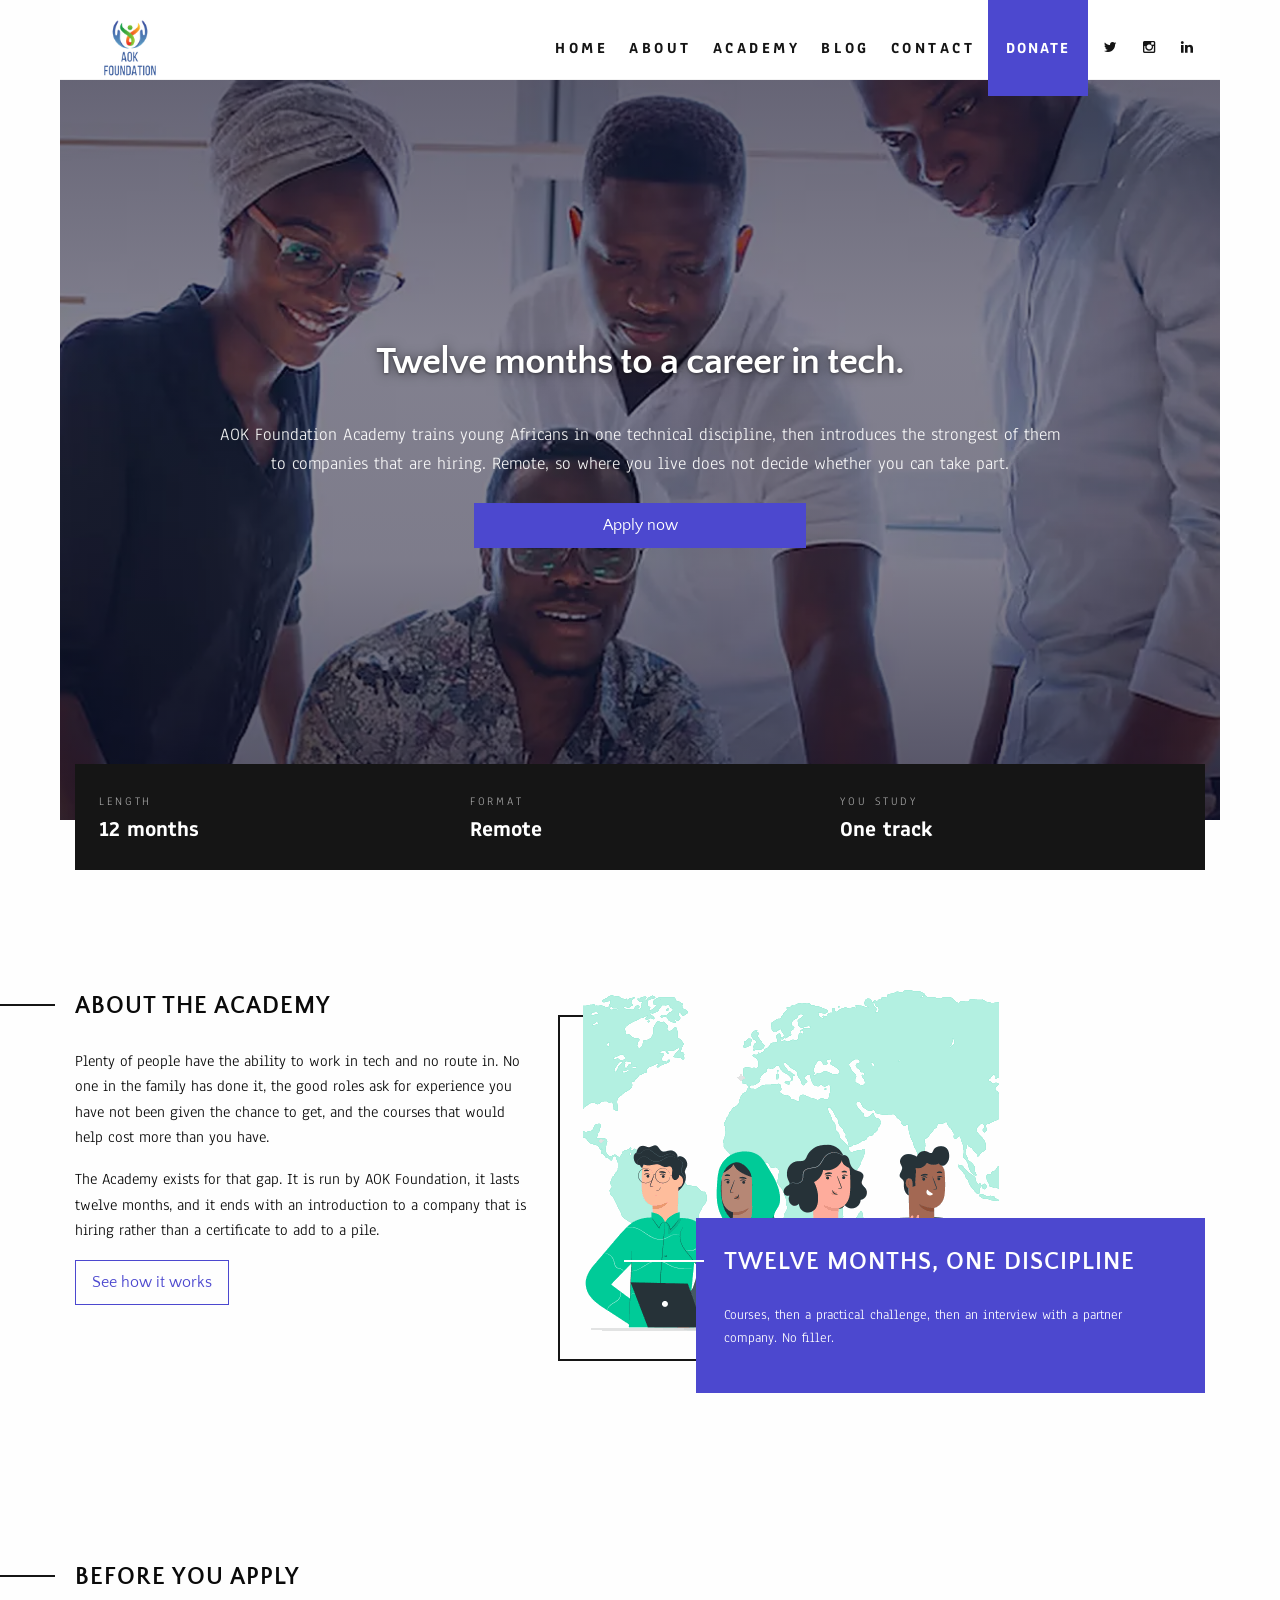
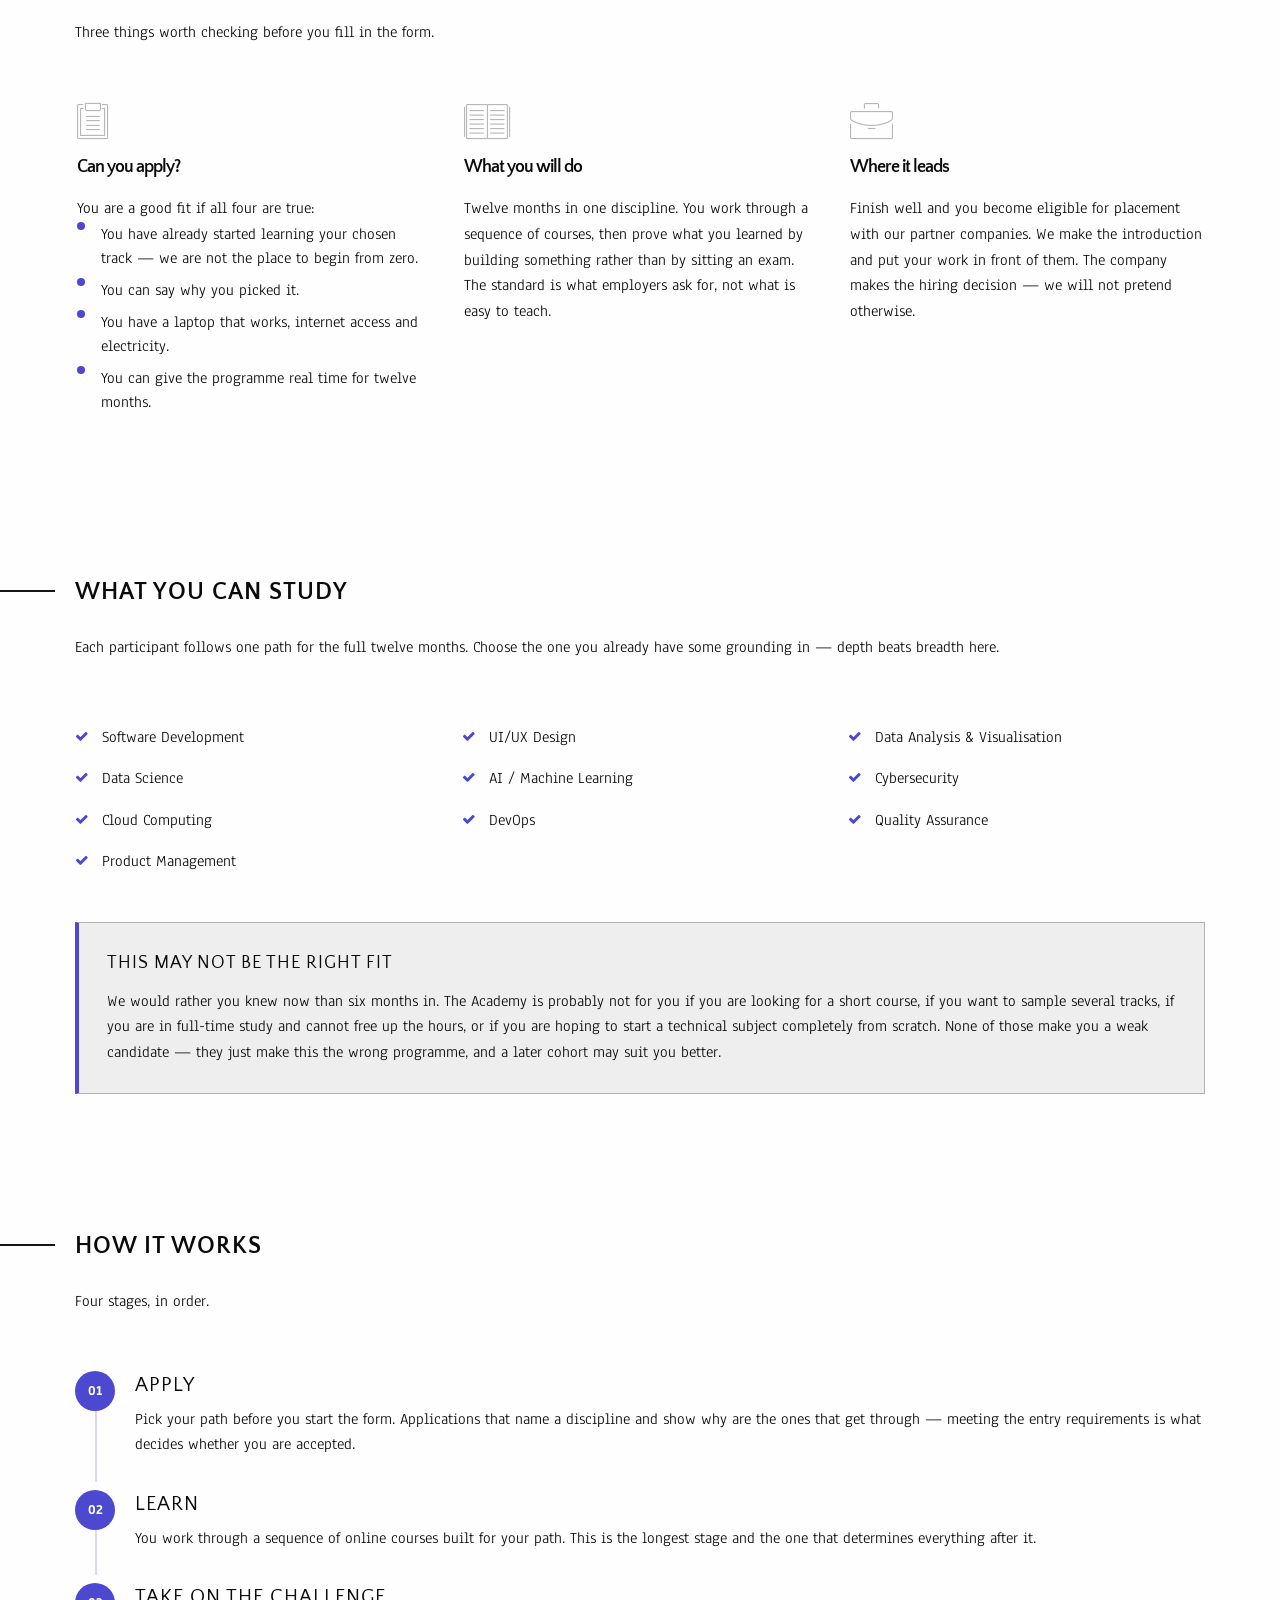
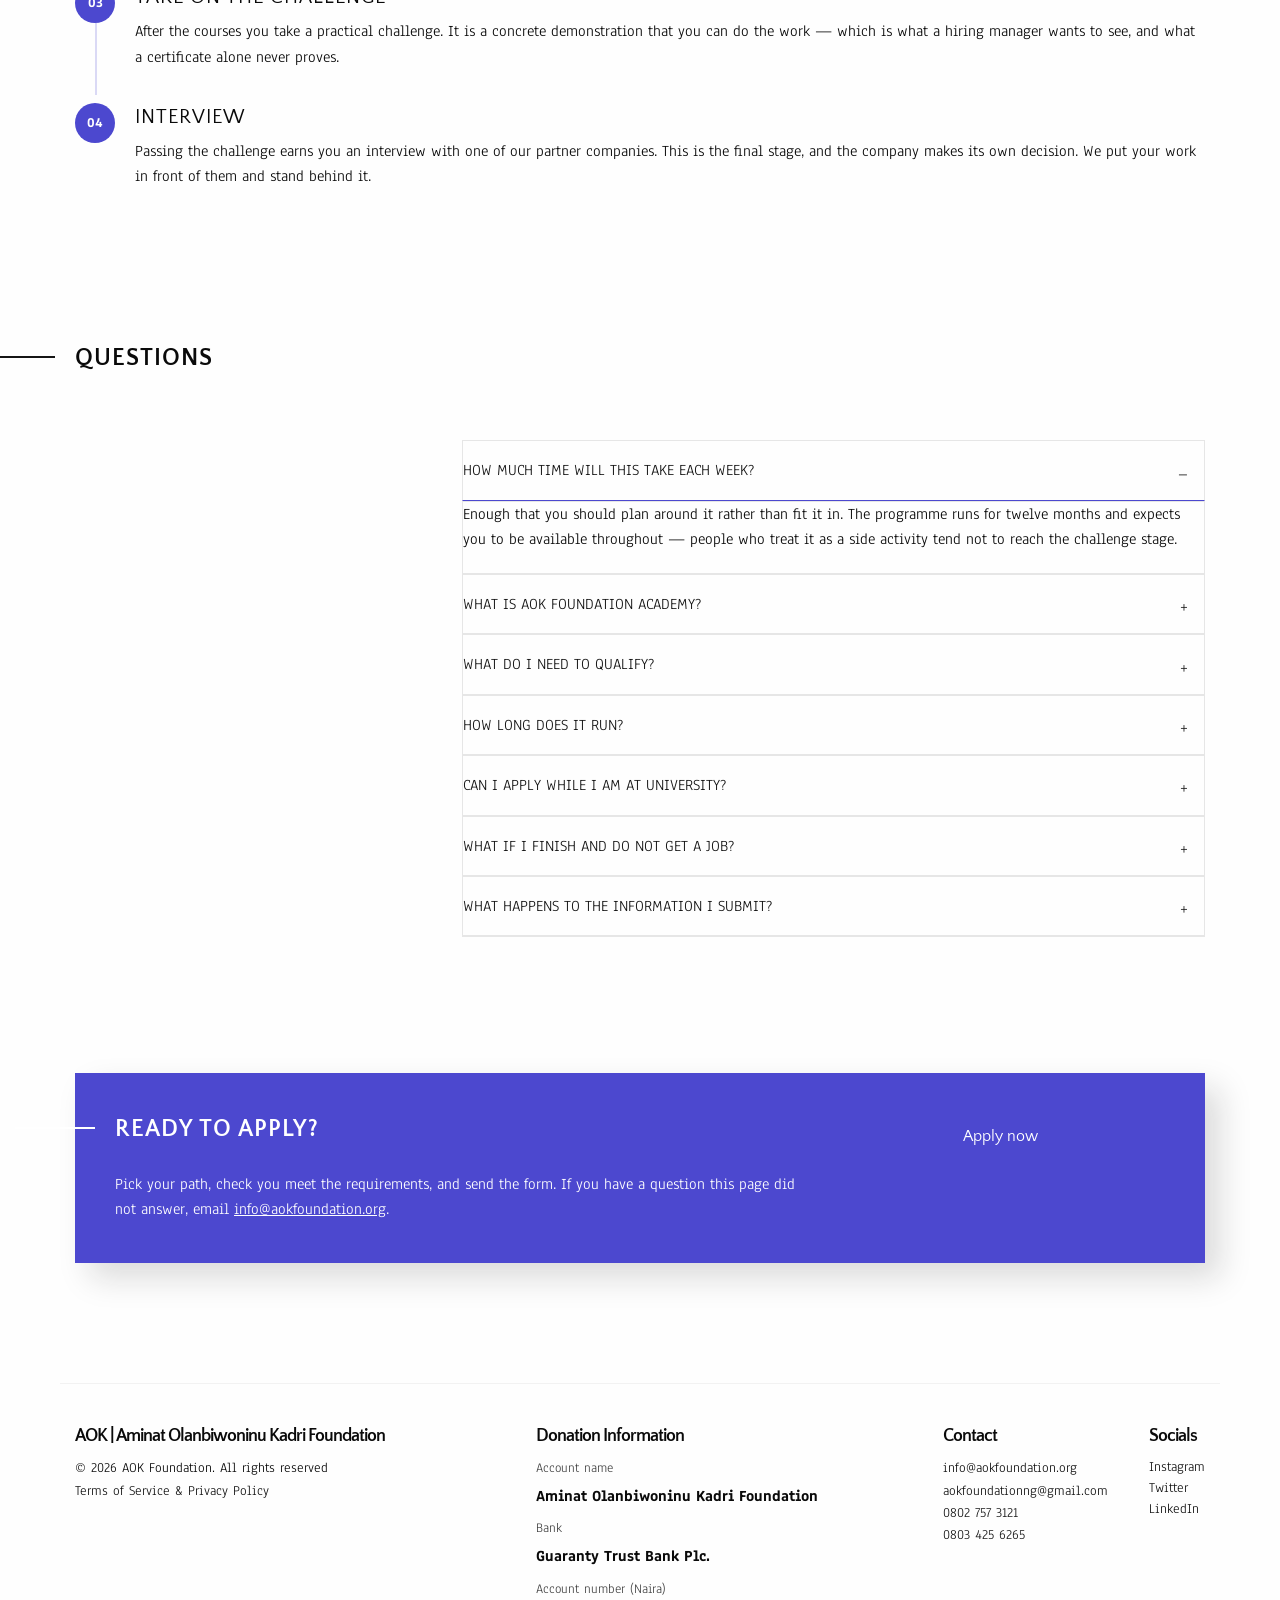
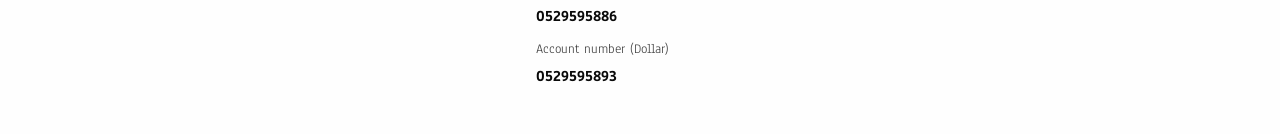
==== academy.html @ a3f097e5 "website update" ====
<!doctype html>
<html class="no-js" lang="en">
<head>
    <!-- Meta Tags -->
    <meta charset="utf-8" />
    <meta http-equiv="x-ua-compatible" content="ie=edge">
    <meta name="viewport" content="width=device-width, initial-scale=1.0" />
    <meta name="author" content="AOK Foundation" />
    	<!-- SEO -->
	<title>AOK Foundation Academy - 12-month tech training in Nigeria</title>
	<meta name="description" content="AOK Foundation Academy is a 12-month tech training programme for young Africans. Learn software development, data science, UI/UX design, cybersecurity, cloud and more, with job placement support on completion." />
	<link rel="canonical" href="https://aokfoundation.org/academy.html" />
	<meta property="og:locale" content="en_US" />
	<meta property="og:type" content="website" />
	<meta name="robots" content="index, follow" />
	<meta property="og:title" content="AOK Foundation Academy - 12-month tech training in Nigeria" />
	<meta property="og:description" content="AOK Foundation Academy is a 12-month tech training programme for young Africans. Learn software development, data science, UI/UX design, cybersecurity, cloud and more, with job placement support on completion." />
	<meta property="og:url" content="https://aokfoundation.org/academy.html" />
	<meta property="og:site_name" content="Aminat Olanbiwoninu Kadri Foundation" />
	<meta property="og:image" content="https://aokfoundation.org/img/og-academy.jpg" />
	<meta property="og:image:width" content="1200" />
	<meta property="og:image:height" content="630" />
	<meta property="og:image:alt" content="AOK Foundation Academy - tech training for young Africans" />
	<meta name="twitter:card" content="summary_large_image" />
	<meta name="twitter:title" content="AOK Foundation Academy - 12-month tech training" />
	<meta name="twitter:description" content="A 12-month tech training programme for young Africans, with job placement support on completion." />
	<meta name="twitter:image" content="https://aokfoundation.org/img/og-academy.jpg" />
	<meta name="theme-color" content="#4c48cf" />
	<meta name="facebook-domain-verification" content="ep26xy2shj7uytfgbjrzjhf5to5c9j" />
	<meta name="google-site-verification" content="3fq35qflUKQeyrTgY0okGDWvlMe5h_mwQXFQiSHIGnU" />
	<!-- SEO -->

    <!-- Favicons:: Replace with yours -->
    <link rel="icon" type="image/png" sizes="32x32" href="img/favicon-32x32.png">
    <link rel="apple-touch-icon" sizes="180x180" href="img/apple-touch-icon.png">

    <!-- Stylesheets and Fonts-->
    <link rel="preconnect" href="https://fonts.googleapis.com">
    <link rel="preconnect" href="https://fonts.gstatic.com" crossorigin>
    <link href="https://fonts.googleapis.com/css?family=Anaheim%7CQuattrocento+Sans:400,400italic,700&display=swap" rel="stylesheet">
    <link rel="preload" as="image" href="img/hero-img/academy-hero-1000.webp" type="image/webp" media="(max-width: 767px)">
    <link rel="stylesheet" href="css/foundation.min.css" />
    <link rel="stylesheet" href="css/app.min.css" />
    <link rel="stylesheet" href="css/icomoon.css" />
    <link rel="stylesheet" id="default" href="css/colors/colors.css" />
    <link rel="stylesheet" href="css/responsive.css" />
    <link rel="stylesheet" href="css/mobile-fixes.css" />

    <!-- Scripts -->
    <script src="js/vendor/jquery.min.js"></script>
  </head>

  <body class="pageBorder">
    <div class="fakeloader"></div>

    <a href="#main" class="show-on-focus" style="position:absolute;left:-9999px;top:0;z-index:100;background:#4c48cf;color:#fff;padding:12px 18px;" onfocus="this.style.left='0'" onblur="this.style.left='-9999px'">Skip to content</a>

    <header class="relPosition fixedHeader">
      <div class="menuBar" id="autoHide">
        <div class="row expanded">
          
          <div class="small-6 medium-3 columns">
            <div id="logo">
              <a href="/" class="sd-logo"><img src="img/logo-160.png" width="160" height="160" alt="AOK Foundation home"></a>
              <a href="/" class="hd-logo"><img src="img/logo-160.png" width="160" height="160" alt="AOK Foundation home"></a>
            </div>
          </div>

          <div class="small-6 medium-9 columns noPadding">
            <div id="menuIcon">
              <span></span>
              <span></span>
              <span></span>
            </div>

            <div class="menuInline classic" id="primaryNav">
              <ul>
                <li class="navLink"><a href="index.html">Home</a></li>
                <li class="navLink"><a href="index.html#about">About</a></li>
                <li class="navLink"><a href="academy.html" aria-current="page">Academy</a></li>
                <li class="navLink"><a href="index.html#blog-section">Blog</a></li>
                <li class="navLink"><a href="index.html#contact">Contact</a></li>
                <li class="navLink navDonate"><a target="_blank" rel="noopener" href="https://paystack.com/pay/aokfoundation">Donate</a></li>
                <li class="navLink">
                  <a target="_blank" rel="noopener" class="navIcon" href="https://twitter.com/foundation_aok?lang=en" aria-label="AOK Foundation on X (Twitter)"><span class="icon-twitter" aria-hidden="true"></span></a>
                  <a target="_blank" rel="noopener" class="navIcon" href="https://www.instagram.com/foundation_aok/?hl=en" aria-label="AOK Foundation on Instagram"><span class="icon-instagram" aria-hidden="true"></span></a>
                  <a target="_blank" rel="noopener" class="navIcon" href="https://linkedin.com/company/aok-foundation" aria-label="AOK Foundation on LinkedIn"><span class="icon-linkedin" aria-hidden="true"></span></a>
                </li>
              </ul>
            </div>
          </div>

        </div>
      </div>
    </header>

    <main class="mainWrapper" id="main">

      <!-- Hero -->
      <div class="heroWrapper relPosition" id="home">
        <div class="hero academyHero">
          <div class="horizontalCenter">
            <div class="row">
              <div class="small-11 medium-9 small-centered columns">
                <h1 class="text-center" style="color: white">Twelve months to a career in tech.</h1>
                <p class="text-center" style="color: rgba(255,255,255,0.92); font-size: 1.125rem;">
                  AOK Foundation Academy trains young Africans in one technical discipline, then introduces the strongest of them to companies that are hiring. Remote, so where you live does not decide whether you can take part.
                </p>
                <div class="row">
                  <div class="small-10 medium-6 large-5 small-centered columns">
                    <a target="_blank" rel="noopener" href="https://forms.gle/b79waPWM3rib3MvA7" class="button secondary expanded">Apply now</a>
                  </div>
                </div>
              </div>
            </div>
          </div>
        </div>
      </div>

      <!-- Key facts -->
      <section id="key-facts">
        <div class="row">
          <div class="small-12 columns">
            <div class="bgBlack academyFacts">
              <div class="row small-up-1 medium-up-3">
                <div class="column">
                  <span class="factLabel">Length</span>
                  <span class="factValue">12 months</span>
                </div>
                <div class="column">
                  <span class="factLabel">Format</span>
                  <span class="factValue">Remote</span>
                </div>
                <div class="column">
                  <span class="factLabel">You study</span>
                  <span class="factValue">One track</span>
                </div>

                <!-- ==========================================================
                     NOTE FOR AOK: these two are the facts applicants look for
                     first and the site has never carried either. Fill in the
                     values and delete the comment markers to publish them.
                     Change the row above to medium-up-3 / large-up-5 when you do.

                <div class="column">
                  <span class="factLabel">Fee</span>
                  <span class="factValue">[ FREE? / AMOUNT ]</span>
                </div>
                <div class="column">
                  <span class="factLabel">Next cohort</span>
                  <span class="factValue">[ MONTH YEAR ]</span>
                </div>
                     ========================================================== -->
              </div>
            </div>
          </div>
        </div>
      </section>

      <!-- Intro -->
      <div id="about-academy">
        <div class="row marginTop">
          <div class="small-12 medium-12 large-5 columns">
            <h2 class="title">About the Academy</h2>
            <p>Plenty of people have the ability to work in tech and no route in. No one in the family has done it, the good roles ask for experience you have not been given the chance to get, and the courses that would help cost more than you have.</p>
            <p>The Academy exists for that gap. It is run by AOK Foundation, it lasts twelve months, and it ends with an introduction to a company that is hiring rather than a certificate to add to a pile.</p>
            <p><a class="button hollow secondary" href="#how-it-works">See how it works</a></p>
          </div>

          <div class="small-12 medium-12 large-7 columns">
            <div class="floatContainer">
              <div class="row">
                <div class="small-12 medium-12 large-10 columns">
                  <div class="imgBorder">
                    <img src="img/academy-skills.png" width="416" height="346" loading="lazy" decoding="async"
                         alt="Illustration of the technical disciplines taught at AOK Foundation Academy">
                  </div>
                </div>

                <div class="small-12 medium-12 large-10 columns floatingBoxRight">
                  <div class="bgColor parallaxElem">
                    <h3 class="title">Twelve months, one discipline</h3>
                    <p class="smallText">Courses, then a practical challenge, then an interview with a partner company. No filler.</p>
                  </div>
                </div>
              </div>
            </div>
          </div>
        </div>
      </div>

      <!-- Before you apply -->
      <section id="before-you-apply">
        <div class="row marginTop">
          <div class="small-12 columns">
            <h2 class="title">Before you apply</h2>
            <p>Three things worth checking before you fill in the form.</p>

            <div class="row featureBoxes-1 paddingTop small-up-1 medium-up-3">
            <div class="column">
              <span class="icon-clipboard2" aria-hidden="true"></span>
              <h3 class="featureBoxTitle">Can you apply?</h3>
              <p>You are a good fit if all four are true:</p>
              <ul class="checkList">
                <li>You have already started learning your chosen track &mdash; we are not the place to begin from zero.</li>
                <li>You can say why you picked it.</li>
                <li>You have a laptop that works, internet access and electricity.</li>
                <li>You can give the programme real time for twelve months.</li>
              </ul>
            </div>

            <div class="column">
              <span class="icon-book-open" aria-hidden="true"></span>
              <h3 class="featureBoxTitle">What you will do</h3>
              <p>Twelve months in one discipline. You work through a sequence of courses, then prove what you learned by building something rather than by sitting an exam. The standard is what employers ask for, not what is easy to teach.</p>
            </div>

            <div class="column">
              <span class="icon-briefcase3" aria-hidden="true"></span>
              <h3 class="featureBoxTitle">Where it leads</h3>
              <p>Finish well and you become eligible for placement with our partner companies. We make the introduction and put your work in front of them. The company makes the hiring decision &mdash; we will not pretend otherwise.</p>
            </div>
            </div>
          </div>
        </div>
      </section>

      <!-- Skills -->
      <section id="skills">
        <div class="row marginTop">
          <div class="small-12 columns">
            <h2 class="title">What you can study</h2>
            <p>Each participant follows one path for the full twelve months. Choose the one you already have some grounding in &mdash; depth beats breadth here.</p>

            <div class="row paddingTop small-up-2 medium-up-3 academySkills">
            <div class="column"><span class="icon-check" aria-hidden="true"></span> Software Development</div>
            <div class="column"><span class="icon-check" aria-hidden="true"></span> UI/UX Design</div>
            <div class="column"><span class="icon-check" aria-hidden="true"></span> Data Analysis &amp; Visualisation</div>
            <div class="column"><span class="icon-check" aria-hidden="true"></span> Data Science</div>
            <div class="column"><span class="icon-check" aria-hidden="true"></span> AI / Machine Learning</div>
            <div class="column"><span class="icon-check" aria-hidden="true"></span> Cybersecurity</div>
            <div class="column"><span class="icon-check" aria-hidden="true"></span> Cloud Computing</div>
            <div class="column"><span class="icon-check" aria-hidden="true"></span> DevOps</div>
            <div class="column"><span class="icon-check" aria-hidden="true"></span> Quality Assurance</div>
            <div class="column"><span class="icon-check" aria-hidden="true"></span> Product Management</div>
            </div>
          </div>
          <!-- NOTE FOR AOK: confirm all ten paths run every cohort. If only some
               do, remove the rest rather than list tracks you cannot deliver. -->

          <div class="small-12 columns paddingTop">
            <div class="callout secondary academyHonesty">
              <h3>This may not be the right fit</h3>
              <p>We would rather you knew now than six months in. The Academy is probably not for you if you are looking for a short course, if you want to sample several tracks, if you are in full-time study and cannot free up the hours, or if you are hoping to start a technical subject completely from scratch. None of those make you a weak candidate &mdash; they just make this the wrong programme, and a later cohort may suit you better.</p>
            </div>
          </div>
        </div>
      </section>

      <!-- How it works -->
      <section id="how-it-works">
        <div class="row marginTop">
          <div class="small-12 columns">
            <h2 class="title">How it works</h2>
            <p>Four stages, in order.</p>
          </div>

          <div class="small-12 columns paddingTop">
            <ol class="academySteps">
              <li>
                <h3>Apply</h3>
                <p>Pick your path before you start the form. Applications that name a discipline and show why are the ones that get through &mdash; meeting the entry requirements is what decides whether you are accepted.</p>
              </li>
              <li>
                <h3>Learn</h3>
                <p>You work through a sequence of online courses built for your path. This is the longest stage and the one that determines everything after it.</p>
              </li>
              <li>
                <h3>Take on the challenge</h3>
                <p>After the courses you take a practical challenge. It is a concrete demonstration that you can do the work &mdash; which is what a hiring manager wants to see, and what a certificate alone never proves.</p>
              </li>
              <li>
                <h3>Interview</h3>
                <p>Passing the challenge earns you an interview with one of our partner companies. This is the final stage, and the company makes its own decision. We put your work in front of them and stand behind it.</p>
              </li>
            </ol>
          </div>
        </div>
      </section>

      <!-- FAQ -->
      <section id="faq">
        <div class="row marginTop">
          <div class="small-12 columns">
            <h2 class="title">Questions</h2>
          </div>

          <div class="small-12 medium-10 large-8 columns paddingTop">
            <ul class="accordion" data-accordion data-allow-all-closed="true">

              <li class="accordion-item is-active" data-accordion-item>
                <a href="#" class="accordion-title">How much time will this take each week?</a>
                <div class="accordion-content" data-tab-content>
                  <p>Enough that you should plan around it rather than fit it in. The programme runs for twelve months and expects you to be available throughout &mdash; people who treat it as a side activity tend not to reach the challenge stage.</p>
                  <!-- NOTE FOR AOK: replace the sentence above with the actual
                       weekly hours as soon as you can. "Roughly 15 hours a week"
                       is far more useful to an applicant than "be available",
                       and vagueness here loses good candidates who are trying to
                       work out whether they can commit. -->
                </div>
              </li>

              <li class="accordion-item" data-accordion-item>
                <a href="#" class="accordion-title">What is AOK Foundation Academy?</a>
                <div class="accordion-content" data-tab-content>
                  <p>A twelve-month training programme run by AOK Foundation. We train young people in one technical discipline and connect the strongest of them to companies that are hiring. The aim is a job, not a certificate.</p>
                </div>
              </li>

              <li class="accordion-item" data-accordion-item>
                <a href="#" class="accordion-title">What do I need to qualify?</a>
                <div class="accordion-content" data-tab-content>
                  <p>A working foundation in the track you are applying for, and the tools to learn remotely: a dependable laptop, internet access and electricity. You do not need a degree, and you do not need to have worked in tech before.</p>
                </div>
              </li>

              <li class="accordion-item" data-accordion-item>
                <a href="#" class="accordion-title">How long does it run?</a>
                <div class="accordion-content" data-tab-content>
                  <p>Twelve months.</p>
                </div>
              </li>

              <!-- ============================================================
                   NOTE FOR AOK: this is the question every applicant asks
                   first, and the site has never answered it. Fill in the
                   answer and delete these comment markers to publish it.
                   If the programme is free, say so in the hero as well.

              <li class="accordion-item" data-accordion-item>
                <a href="#" class="accordion-title">Is there a fee?</a>
                <div class="accordion-content" data-tab-content>
                  <p>[ YOUR ANSWER HERE ]</p>
                </div>
              </li>

              <li class="accordion-item" data-accordion-item>
                <a href="#" class="accordion-title">When does the next cohort start?</a>
                <div class="accordion-content" data-tab-content>
                  <p>[ COHORT DATES AND APPLICATION DEADLINE ]</p>
                </div>
              </li>
                   ============================================================ -->

              <li class="accordion-item" data-accordion-item>
                <a href="#" class="accordion-title">Can I apply while I am at university?</a>
                <div class="accordion-content" data-tab-content>
                  <p>You can apply, but be honest with yourself about the hours. The programme expects you to be available throughout, and that is hard to combine with full-time study. A later cohort will serve you better than a place you cannot use.</p>
                </div>
              </li>

              <li class="accordion-item" data-accordion-item>
                <a href="#" class="accordion-title">What if I finish and do not get a job?</a>
                <div class="accordion-content" data-tab-content>
                  <p>Your profile stays with us and we keep putting it in front of partner companies as roles come up. We cannot promise a job &mdash; the hiring decision is always the company's &mdash; but finishing the programme does not end our involvement, and you keep everything you built along the way.</p>
                </div>
              </li>

              <li class="accordion-item" data-accordion-item>
                <a href="#" class="accordion-title">What happens to the information I submit?</a>
                <div class="accordion-content" data-tab-content>
                  <p>We keep your application and your work so we can refer you to partner companies. We share it with a company only in connection with a role, and you can ask us to remove your details at any time by emailing <a href="mailto:info@aokfoundation.org">info@aokfoundation.org</a>.</p>
                  <!-- NOTE FOR AOK: publish a privacy policy and link it here.
                       You collect personal data via the Google Form and share it
                       with third parties, which needs a notice and a lawful
                       basis under the Nigeria Data Protection Act 2023. -->
                </div>
              </li>

            </ul>
          </div>
        </div>
      </section>

      <!-- Apply CTA -->
      <section id="apply">
        <div class="row marginTop marginBottom">
          <div class="small-12 columns">
            <div class="bgColor boxShadow academyCta">
              <div class="row">
                <div class="small-12 medium-8 columns">
                  <h2 class="title">Ready to apply?</h2>
                  <p>Pick your path, check you meet the requirements, and send the form. If you have a question this page did not answer, email <a href="mailto:info@aokfoundation.org">info@aokfoundation.org</a>.</p>
                </div>
                <div class="small-12 medium-4 columns academyCtaBtn">
                  <a target="_blank" rel="noopener" href="https://forms.gle/b79waPWM3rib3MvA7" class="button secondary expanded">Apply now</a>
                </div>
              </div>
            </div>
          </div>
        </div>
      </section>

      <footer>
        <div class="row footerWrapper">

          <div class="small-12 medium-7 large-8 columns">
            <div class="row">
              <div class="small-6 columns">
                <div id="footerCopy">
                  <h2 class="h6">AOK | Aminat Olanbiwoninu Kadri Foundation</h2>
                  <p>&copy; <span id="year">2026</span> AOK Foundation. All rights reserved</p>
                  <p><a href="terms-policy.html">Terms of Service &amp; Privacy Policy</a></p>
                </div>
              </div>
              
              <div class="small-6 columns">
                <div id="footerInfo">
                  <h2 class="h6">Donation Information</h2>
                  <dl class="bankDetails">
                    <dt>Account name</dt>
                    <dd>Aminat Olanbiwoninu Kadri Foundation</dd>
                    <dt>Bank</dt>
                    <dd>Guaranty Trust Bank Plc.</dd>
                    <dt>Account number (Naira)</dt>
                    <dd>0529595886</dd>
                    <dt>Account number (Dollar)</dt>
                    <dd>0529595893</dd>
                  </dl>
                </div>
              </div>
              
            </div>
          </div>

          <div class="small-12 medium-5 large-4 columns">
            <div class="row clearfix">
              <div class="small-8 medium-7 large-9 columns">
                <div id="footerInfo">
                    <h2 class="h6">Contact</h2>
                  <p><a href="mailto:info@aokfoundation.org">info@aokfoundation.org</a></p>
                  <p><a href="mailto:aokfoundationng@gmail.com">aokfoundationng@gmail.com</a></p>
                  <p><a href="tel:+2348027573121">0802 757 3121</a><br><a href="tel:+2348034256265">0803 425 6265</a></p>
                </div>
              </div>

              <div class="small-4 medium-5 large-3 columns">
                <div id="footerSocials">
                    <h2 class="h6">Socials</h2>
                  <a target="_blank" rel="noopener" href="https://www.instagram.com/foundation_aok/?hl=en">Instagram</a>
                  <a target="_blank" rel="noopener" href="https://twitter.com/foundation_aok?lang=en">Twitter</a>
                  <a target="_blank" rel="noopener" href="https://linkedin.com/company/aok-foundation">LinkedIn</a>
                </div>
              </div>
            </div>
          </div>

        </div>
      </footer>

    </main>

    <script src="js/vendor/what-input.min.js"></script>
    <script src="js/foundation.min.js"></script>
    <script src="js/plugins.js"></script>
    <script src="js/parallaxify.js"></script>
    <script src="js/app.js"></script>
    <script src="js/vendor/jquery.cookie.js"></script>
    <script src="js/style-switcher.js"></script>

    <script>
      (function () {
        var reduced = window.matchMedia && window.matchMedia('(prefers-reduced-motion: reduce)').matches;
        var coarse  = window.matchMedia && window.matchMedia('(hover: none)').matches;

        // Scroll parallax is a known source of jank on mid-range Android.
        // Skip it on touch devices and for reduced-motion users.
        if (typeof Parallaxify !== 'undefined' && !reduced && !coarse) {
          new Parallaxify().registerUpdate();
        }

        var y = document.getElementById('year');
        if (y) { y.textContent = new Date().getFullYear(); }
      })();
    </script>

  </body>
</html>
---- css/app.min.css ----
::-moz-selection,
::selection {
    color: #fff;
    background: #4c48cf;
}
.bgGray {
    background-color: #f2f2f2;
}
.bgBlack {
    background-color: #151515;
}
.bgColor {
    background-color: #4c48cf;
}
body {
    font-family: Anaheim, sans-serif;
}
h1,
h2,
h3,
h4,
h5,
h6,
p,
a {
    -moz-osx-font-smoothing: greyscale;
    word-wrap: break-word;
}
h1 {
    font-size: 1.875rem;
}
h2 {
    font-size: 1.75rem;
}
h3 {
    font-size: 1.5rem;
}
h4 {
    font-size: 1.25rem;
}
h5 {
    font-size: 1.125rem;
}
h6 {
    font-size: 1rem;
}
h1,
h2,
h3 {
    letter-spacing: -1px;
}
h1,
h2,
h3,
h4,
h5,
h6,
.button,
button,
.topCartSum,
.pageTitle span,
.errorType p,
.postNavTitle,
.testimonMeta,
.pricingTitle,
.pricingPrice,
.pricingCurrency,
.pricingSubtitle,
.portfolioMeta li,
.commentMeta span,
.counters .counterTitle,
.blogItemMeta .postDate,
.shopItemTitle .itemPrice,
.blogItemMeta .postCategory,
.blogItemMeta .postShareIcons,
.portfolio .gallery-item .imageHover p,
.menuInline ul li a.navIcon .cartBadge,
.menuOverlay ul li a.navIcon .cartBadge {
    font-family: Quattrocento Sans, sans-serif;
}
h1,
h6,
.topCartSum,
.errorType p,
.pricingTitle,
.pricingPrice,
.pageTitle span,
.pricingCurrency,
.pricingSubtitle,
.featureBoxTitle,
.portfolioMeta li,
.postNavTitle p,
.postNavTitle span,
.commentMeta .authorName,
.blogItemMeta .postDate,
.shopItemTitle .itemPrice,
.blogItemMeta .postCategory,
.blogItemMeta .postShareIcons,
.portfolio .gallery-item .imageHover p,
.menuInline ul li a.navIcon .cartBadge,
.menuOverlay ul li a.navIcon .cartBadge {
    font-weight: 700;
}
p,
.button,
button {
    font-size: 1rem;
}
.tooltip,
.smallText,
.breadcrumbs li,
.portfolioMeta li,
.topCart .cartIcon,
.topCart .searchIcon,
.counters .counterTitle {
    font-size: 0.875rem;
}
.bgBlack h1,
.bgBlack h2,
.bgBlack h3,
.bgBlack h4,
.bgBlack h5,
.bgBlack h6,
.bgBlack p,
.bgBlack a,
.bgColor h1,
.bgColor h2,
.bgColor h3,
.bgColor h4,
.bgColor h5,
.bgColor h6,
.bgColor p,
.bgColor a {
    color: #fff;
}
.topCartSum span,
.postNavTitle span,
.counters .counterTitle {
    text-transform: uppercase;
}
pre {
    display: block;
    padding: 20px;
    font-size: 14px;
    line-height: 1.42857143;
    word-break: break-all;
    word-wrap: break-word;
    color: #000;
    background-color: #f2f2f2;
    border: 1px solid rgba(21, 21, 21, 0.1);
    margin: 3rem 0;
}
.padding {
    padding: 40px;
}
.paddingRight {
    padding-right: 40px;
}
.paddingLeft {
    padding-left: 40px;
}
.paddingTop {
    padding-top: 40px;
}
.paddingBottom {
    padding-bottom: 40px;
}
.noPadding {
    padding: 0 !important;
}
.noPaddingRight {
    padding-right: 0;
}
.noPaddingLeft {
    padding-left: 0;
}
.marginTop {
    margin-top: 120px;
}
.marginBottom {
    margin-bottom: 120px;
}
.marginRight {
    margin-right: 40px;
}
.noMargin {
    margin: 0 !important;
}
.noMarginRight {
    margin-right: 0 !important;
}
.relPosition {
    position: relative;
}
.verticalCenter {
    margin: 0 auto;
    position: absolute;
    top: 50%;
    left: 50%;
    margin-right: -50%;
    -webkit-transform: translate3d(-50%, -50%, 0);
    -ms-transform: translate3d(-50%, -50%, 0);
    transform: translate3d(-50%, -50%, 0);
    -webkit-font-smoothing: antialiased;
}
.horizontalCenter {
    margin: 0;
    position: absolute;
    top: 50%;
    -webkit-transform: translate3d(0, -50%, 0);
    -ms-transform: translate3d(0, -50%, 0);
    transform: translate3d(0, -50%, 0);
    -webkit-font-smoothing: antialiased;
}
.verticalCenter,
.horizontalCenter {
    min-width: 100%;
}
.boxShadow {
    -webkit-box-shadow: 15px 15px 30px rgba(21, 21, 21, 0.15);
    -moz-box-shadow: 15px 15px 30px rgba(21, 21, 21, 0.15);
    box-shadow: 15px 15px 30px rgba(21, 21, 21, 0.15);
}
.divider {
    border-top: 1px solid #eee;
    border-right: 0;
    border-bottom: 0;
    border-left: 0;
    height: 0;
    clear: both;
    margin-top: 40px;
    margin-bottom: 40px;
}
.smallText {
    color: rgba(21, 21, 21, 0.8);
}
.coloredText {
    color: #4c48cf;
    font-weight: 700;
}
.whiteText {
    color: #fff;
}
.highlighted,
.highlightedColor {
    display: inline-block;
    padding: 0 6px;
    background-color: #151515;
    color: #fff;
    line-height: 1.4;
}
.highlightedColor {
    background-color: #4c48cf;
}
.bgBlack .highlighted {
    background-color: #fff;
    color: #151515;
}
.link {
    overflow: hidden;
    margin: 1.5rem 0;
}
.link a {
    position: relative;
    font-size: 1.125rem;
}
.link a:hover {
    color: #151515;
}
.link a > [class*="icon-"] {
    line-height: 1.2;
    vertical-align: middle;
    display: inline-block;
    margin-left: 10px;
}
.link a:after {
    z-index: 1;
    -webkit-transform: translate3d(-110%, 0, 0);
    transform: translate3d(-110%, 0, 0);
    -webkit-transition: -webkit-transform 0.6s cubic-bezier(0.19, 1, 0.22, 1);
    transition: -webkit-transform 0.6s cubic-bezier(0.19, 1, 0.22, 1);
    transition: transform 0.6s cubic-bezier(0.19, 1, 0.22, 1);
    transition: transform 0.6s cubic-bezier(0.19, 1, 0.22, 1), -webkit-transform 0.6s cubic-bezier(0.19, 1, 0.22, 1);
    position: absolute;
    top: 2px;
    left: 0;
    bottom: 0;
    margin: auto;
    content: "";
    width: 99%;
    height: 1px;
    background: #151515;
}
.link:hover a:after {
    opacity: 1;
    -webkit-transform: translate3d(0, 0, 0);
    transform: translate3d(0, 0, 0);
}
.bgColor .link a:after,
.bgBlack .link a:after {
    background: #fff;
}
.bgColor .link a:hover,
.bgBlack .link a:hover {
    color: #fff;
}
body.pageBorder {
    margin: 0 20px;
    -webkit-box-sizing: border-box;
    -moz-box-sizing: border-box;
    box-sizing: border-box;
}
body {
    overflow-x: hidden;
}
img {
    width: 100%;
}
h1,
h2,
h3,
h4,
h5,
h6 {
    margin-bottom: 2rem;
}
a:hover {
    color: #4c48cf;
}
a,
button,
.button,
.blogItem img,
.featureBoxes-1 > div,
.teamMembers .teamContent,
.menuOverlay ul li:hover > a,
.featureBoxes-1 [class^="icon-"],
.featureBoxes-2 [class^="icon-"] {
    outline: none;
    -webkit-transition: all 0.3s ease-in-out;
    -moz-transition: all 0.3s ease-in-out;
    -o-transition: all 0.3s ease-in-out;
    transition: all 0.3s ease-in-out;
}
#logo {
    z-index: 90;
    position: relative;
}
header #logo img {
    height: 110px;
    width: auto;
}
.sideBar #logo img {
    width: 60px;
    height: 60px;
}
#logo a.sd-logo {
    display: inline-block;
}
#logo a.hd-logo {
    display: none;
}
div[data-vide-bg]:after {
    content: "";
    position: absolute;
    display: block;
    top: 0;
    left: 0;
    width: 100%;
    height: 100%;
    background-color: rgba(21, 21, 21, 0.4);
}
.breadcrumbs li:not(:last-child):after {
    color: rgba(21, 21, 21, 0.7);
}
.fixedHeader {
    position: fixed;
    z-index: 10;
    right: 20px;
    left: 20px;
    top: 0;
}
.fixedHeader + .mainWrapper {
    margin-top: 80px;
}
.menuOverlay + .mainWrapper {
    margin-left: 60px;
}
.menuInline ul,
.menuOverlay ul,
.blogMasonry,
.postList,
.portfolio,
.commentList ul,
.portfolioMeta,
.cartTotals ul {
    list-style: none;
}
.is-accordion-submenu-parent > a:after {
    content: "+";
    right: 0;
    border: none;
    margin-top: 0;
    top: 10px;
}
.is-accordion-submenu-parent[aria-expanded="true"] > a:after {
    content: "-";
    -webkit-transform: none;
    transform: none;
}
.errorBox {
    height: 500px;
    position: relative;
}
.errorType p {
    font-size: 6rem;
    position: absolute;
    left: 2rem;
    bottom: 1rem;
    line-height: 1;
    letter-spacing: -6px;
}
.badge.body-font,
.badge.header,
.label {
    background: #4c48cf;
}
.slider-handle {
    width: 14px;
    height: 14px;
}
html,
body {
    height: 100%;
}
.js-Parallaxify {
    position: relative;
    background-position: 50% 50%;
    background-repeat: no-repeat;
    width: 100%;
    height: 100%;
}
body > .js-Parallaxify {
    background-size: cover;
}
.js-Parallaxify > * {
    position: relative;
}
.js-Parallaxify > .js-Parallaxify {
    position: absolute;
    top: 0;
    right: 0;
    bottom: 0;
    left: 0;
}
.title,
.titleCenter {
    margin-bottom: 25px;
    position: relative;
    text-transform: uppercase;
    font-weight: 700;
    letter-spacing: 1px;
    font-size: 1.5rem;
    display: inline-block;
}
.title:before,
.titleCenter:after {
    display: block;
    content: "";
    position: absolute;
    width: 60px;
    height: 2px;
    background: #151515;
    top: 14px;
    left: 110%;
}
.titleCenter {
    text-align: center;
    display: block;
    margin-bottom: 110px;
}
.pageTitle span {
    position: relative;
    display: block;
    text-align: center;
    font-size: 2rem;
}
.pageTitle:after,
.pageTitle:before,
.titleCenter:after {
    display: block;
    content: "";
    position: absolute;
    width: 5rem;
    height: 2px;
    background: #151515;
    left: 50%;
    margin-left: -40px;
    margin-top: 1rem;
}
.pageTitle:before,
.titleCenter:after {
    width: 2px;
    height: 110px;
    top: -80px;
    margin: 0;
}
.titleCenter:after {
    height: 60px;
    top: 145%;
}
.bgColor .pageTitle,
.bgBlack .pageTitle {
    color: #fff;
}
.bgBlack .title:before,
.bgColor .title:before,
.bgColor .pageTitle:after,
.bgBlack .pageTitle:after,
.bgColor .pageTitle:before,
.bgBlack .pageTitle:before,
.bgBlack .titleCenter:after,
.bgColor .titleCenter:after {
    background: #fff;
}
#menuIcon {
    width: 80px;
    height: 79px;
    padding: 0;
    margin: 0;
    position: relative;
    display: block;
    float: right;
    -webkit-transform: rotate(0deg);
    -moz-transform: rotate(0deg);
    -o-transform: rotate(0deg);
    transform: rotate(0deg);
    -webkit-transition: 0.5s ease-in-out;
    -moz-transition: 0.5s ease-in-out;
    -o-transition: 0.5s ease-in-out;
    transition: 0.5s ease-in-out;
    cursor: pointer;
    z-index: 90;
    background-color: #fff;
}
#menuIcon span {
    display: block;
    position: absolute;
    height: 2px;
    width: 22px;
    margin: auto;
    background: #151515;
    opacity: 1;
    -webkit-transform: rotate(0deg);
    -moz-transform: rotate(0deg);
    -o-transform: rotate(0deg);
    transform: rotate(0deg);
    -webkit-transition: 0.25s ease-in-out;
    -moz-transition: 0.25s ease-in-out;
    -o-transition: 0.25s ease-in-out;
    transition: 0.25s ease-in-out;
}
#menuIcon span:nth-child(1) {
    top: 32px;
}
#menuIcon span:nth-child(2) {
    top: 38px;
}
#menuIcon span:nth-child(3) {
    top: 44px;
}
#menuIcon:hover span:nth-child(1) {
    top: 30px;
}
#menuIcon:hover span:nth-child(3) {
    top: 46px;
}
#menuIcon.open span:nth-child(1),
#menuIcon.open span:nth-child(3) {
    top: 38px;
}
#menuIcon.open span:nth-child(1) {
    -webkit-transform: rotate(135deg);
    -moz-transform: rotate(135deg);
    -o-transform: rotate(135deg);
    transform: rotate(135deg);
}
#menuIcon.open span:nth-child(2) {
    opacity: 0;
    left: -60px;
}
#menuIcon.open span:nth-child(3) {
    -webkit-transform: rotate(-135deg);
    -moz-transform: rotate(-135deg);
    -o-transform: rotate(-135deg);
    transform: rotate(-135deg);
}
.menuBar {
    height: 80px;
    background: #fff;
    border-bottom: 1px solid rgba(21, 21, 21, 0.05);
}
.menuBar #logo {
    display: inline-block;
    line-height: 80px;
    font-size: 1.625rem;
}
.menuBar #menuIcon span {
    left: 28px;
}
.menuInline {
    position: fixed;
    min-width: 280px;
    max-width: 75%;
    height: auto;
    min-height: 100%;
    top: 0;
    right: 0;
    background: #fff;
    z-index: 10;
}
#menuIcon + .menuInline,
#menuIcon + .topCart + .menuInline {
    width: 0;
    right: -200px;
    -webkit-transform: translateX(80px) translateZ(0);
    -moz-transform: translateX(80px) translateZ(0);
    -ms-transform: translateX(80px) translateZ(0);
    -o-transform: translateX(80px) translateZ(0);
    transform: translateX(80px) translateZ(0);
    -webkit-transition: transform 0.3s ease-in-out, all 0.3s ease-in-out;
    -moz-transition: -moz-transform 0.3s ease-in-out, all 0.3s ease-in-out;
    -ms-transition: transform 0.3s ease-in-out, all 0.3s ease-in-out;
    -o-transition: transform 0.3s ease-in-out, all 0.3s ease-in-out;
    transition: transform 0.3s ease-in-out, all 0.3s ease-in-out;
}
#menuIcon.open + .menuInline,
#menuIcon.open + .topCart + .menuInline {
    width: 25%;
    right: 0;
    -webkit-transform: translateX(0) translateZ(0);
    -moz-transform: translateX(0) translateZ(0);
    -ms-transform: translateX(0) translateZ(0);
    -o-transform: translateX(0) translateZ(0);
    transform: translateX(0) translateZ(0);
    zoom: 1;
}
.menuInline ul {
    margin: 0;
}
.menuInline > ul {
    width: 100%;
    display: block;
    padding: 4rem 0 4rem 1.5rem;
}
.menuInline ul,
.menuInline ul li,
.menuOverlay ul li {
    position: relative;
}
.menuInline ul > li,
.menuOverlay ul > li {
    display: block;
    text-transform: uppercase;
    font-weight: 700;
    letter-spacing: 0.22rem;
}
.menuInline ul > li.navLink a {
    padding: 0.5rem 1rem;
}
.menuInline > ul li.navLink:last-child,
.menuOverlay ul li.navLink:last-child {
    margin-top: 2rem;
}
.menuInline.classic > ul li.navLink:last-child {
    margin-top: 0;
}
.menuInline ul li.navLink > a:not([class="navIcon"]) {
    font-size: 1.25rem;
    display: block;
}
.menuInline ul li a.navIcon,
.menuOverlay ul li a.navIcon {
    width: 30px;
    display: inline-block;
}
.menuInline ul ul.subMenu {
    height: 100%;
    max-height: 0;
    overflow: hidden;
    -webkit-transition: max-height 0.8s ease-in-out;
    -moz-transition: max-height 0.8s ease-in-out;
    -ms-transition: max-height 0.8s ease-in-out;
    -o-transition: max-height 0.8s ease-in-out;
    transition: max-height 0.8s ease-in-out;
}
.menuInline ul li:hover > ul.subMenu {
    max-height: 1000px;
}
.menuInline ul ul li,
.menuInline ul ul li a {
    display: block;
}
.menuInline ul ul.subMenu li a {
    color: rgba(21, 21, 21, 0.7);
}
.menuInline ul ul.subMenu li a:not(.button):hover,
.menuInline a:not(.button):hover {
    color: #4c48cf;
}
.menuInline ul li.navLink > ul.subMenu li > a {
    padding: 6px 6px 6px 30px;
}
.menuInline ul li.navLink > ul.subMenu li > ul.subMenu li > a {
    padding: 6px 6px 6px 50px;
}
.menuInline ul ul > li.dropDown:after {
    content: "\232A";
    display: block;
    position: absolute;
    top: 0;
    right: -6px;
    color: rgba(0, 0, 0, 0.5);
    line-height: 34px;
    padding: 0 0.5rem;
}
.sideBar {
    width: 60px;
    height: 100%;
    background: #fff;
    left: 0;
    top: 0;
    position: fixed;
    z-index: 80;
    border-right: 1px solid rgba(21, 21, 21, 0.05);
}
.sideBar #menuIcon {
    border-bottom: 1px solid rgba(21, 21, 21, 0.1);
}
.sideBar #menuIcon span {
    left: 38px;
}
* {
    -webkit-tap-highlight-color: transparent;
    -webkit-tap-highlight-color: transparent;
}
.menuOverlay {
    position: fixed;
    height: 100%;
    top: 0;
    background: #151515;
    z-index: 79;
    background-repeat: no-repeat;
    background-size: cover;
    overflow-y: auto;
}
.menuOverlay:before {
    display: block;
    content: "";
    position: fixed;
    top: 0;
    left: 0;
    width: 100%;
    height: 100%;
    background-color: rgba(21, 21, 21, 0.9);
}
.menuOverlay .menuWrapper {
    max-width: 400px;
    margin-left: 10%;
    position: relative;
    margin-top: 50px;
    margin-bottom: 50px;
}
.menuOverlay ul {
    padding: 0;
    margin: 0 auto;
}
.menuOverlay ul li {
    -webkit-backface-visibility: hidden;
    backface-visibility: hidden;
}
.menuOverlay ul li a {
    display: inline-block;
    color: #fff;
    -webkit-transition: color 0.2s;
    transition: color 0.2s;
}
.menuOverlay ul li.navLink > a:not([class="navIcon"]) {
    font-size: 1.25rem;
}
.menuOverlay .menu > li > a {
    padding: 0.7rem 1rem 0.7rem 0;
}
.menuOverlay ul li > a:hover {
    opacity: 0.7;
}
.menuOverlay,
.menuOverlay:before {
    width: 0;
    left: -200px;
    -webkit-transition: transform 0.4s ease-in-out, all 0.4s ease-in-out;
    -moz-transition: -moz-transform 0.4s ease-in-out, all 0.4s ease-in-out;
    -ms-transition: transform 0.4s ease-in-out, all 0.4s ease-in-out;
    -o-transition: transform 0.4s ease-in-out, all 0.4s ease-in-out;
    transition: transform 0.4s ease-in-out, all 0.4s ease-in-out;
}
.menuOverlay.open,
.menuOverlay.open:before {
    width: 100%;
    left: 60px;
}
.menuOverlay .menuContactInfo {
    color: #818181;
    line-height: 1.6;
    margin-top: 60px;
}
.menuOverlay .menuContactInfo span {
    font-size: 1.125rem;
    padding-bottom: 10px;
    color: #fff;
    font-weight: 700;
    display: block;
}
.hero,
.heroSmall,
.heroBlog {
    height: 400px;
    max-height: 480px;
    position: relative;
    background-size: cover;
    background-repeat: no-repeat;
}
.heroSmall {
    height: 300px;
    max-height: 400px;
}
.button:hover,
button:hover {
    opacity: 0.9;
}
button .iconLeft,
.button .iconLeft,
button .iconRight,
.button .iconRight {
    display: inline-block;
    margin-right: 10px;
    margin-left: 0;
    vertical-align: bottom;
}
button .iconRight,
.button .iconRight {
    margin-left: 10px;
    margin-right: 0;
}
.button.white {
    background-color: #fff;
    color: #151515;
}
.button.white.hollow {
    background-color: transparent;
    color: #fff;
    border: 1px solid #fff;
}
.tabs,
.tabs-content {
    border: none;
}
.tabs {
    border-bottom: 1px solid #eee;
}
.tabs-title {
    float: none;
}
.tabs-title > a,
.accordion-title {
    font-size: 0.875rem;
    text-transform: uppercase;
}
.tabs-title > a:focus,
.tabs-title > a[aria-selected="true"] {
    background: transparent;
    border-bottom: 1px solid #4c48cf;
}
.tabs-panel {
    padding: 1.5rem;
}
.tabs.vertical {
    border-bottom: none;
    border-top: 1px solid #eee;
    border-left: 1px solid #eee;
    border-right: 1px solid #eee;
}
.tabs.vertical .tabs-title > a {
    border-bottom: 1px solid #eee;
}
.tabs.vertical .tabs-title > a:focus,
.tabs.vertical .tabs-title > a[aria-selected="true"] {
    border-right: 1px solid #4c48cf;
    color: #4c48cf;
}
.tabs-content.vertical {
    border: none;
}
.tabs-content.vertical .tabs-panel {
    padding: 0.75rem 1.75rem;
}
.tabs.iconTabs .tabs-title > a {
    font-size: 1rem;
    letter-spacing: 1px;
    padding-left: 0;
}
.tabs.iconTabs .tabs-title > a [class^="icon-"] {
    display: block;
    font-size: 1.25rem;
    margin-bottom: 1.5rem;
    color: rgba(21, 21, 21, 0.5);
}
.iconTabsContent .tabs-panel {
    padding: 1.5rem 0;
}
.accordion {
    border: none;
}
.accordion-item.is-active > .accordion-title {
    border-bottom: 1px solid #4c48cf;
}
.accordion-title:before {
    font-size: initial;
}
.accordion-title:focus,
.accordion-title:hover {
    background: transparent;
}
.blockquote,
.blockquoteAlt {
    font-size: 125%;
}
.blockquote {
    border-left: 1px solid #151515;
    color: inherit;
}
.blockquoteAlt {
    background-color: #151515;
    color: rgba(255, 255, 255, 0.8);
    padding: 2rem;
    position: relative;
}
.blockquoteAlt:after {
    display: block;
    position: absolute;
    content: "\e0bb";
    font-family: icomoon;
    font-size: 3.5rem;
    color: rgba(255, 255, 255, 0.2);
    top: 10px;
    right: 28px;
}
.counters > div {
    margin: 20px 0;
    position: relative;
}
.counters .counterTitle {
    margin-bottom: 0;
    letter-spacing: 1px;
    text-align: center;
    display: block;
    color: rgba(21, 21, 21, 0.7);
}
.counters .timer {
    display: block;
    font-size: 2rem;
}
.bgBlack .counters .counterTitle,
.bgColor .counters .counterTitle,
.bgBlack .counters .timer,
.bgColor .counters .timer {
    color: rgba(255, 255, 255, 0.9);
}
.countdown {
    display: block;
}
.countdown-row {
    display: block;
    position: relative;
    text-align: center;
}
.countdown-section {
    display: inline-block;
    font-size: 1rem;
    line-height: 1;
    text-align: center;
    width: 25%;
    padding: 20px 0;
    margin: 0 auto;
    border-left: 1px solid rgba(21, 21, 21, 0.1);
    color: rgba(21, 21, 21, 0.5);
}
.countdown-section:first-child,
.bgBlack .countdown-section:first-child,
.bgColor .countdown-section:first-child {
    border-left: 0;
}
.countdown-amount {
    display: block;
    font-size: 2rem;
    color: #151515;
    margin-bottom: 8px;
}
.bgBlack .countdown-section,
.bgColor .countdown-section {
    color: rgba(255, 255, 255, 0.5);
    border-left: 1px solid rgba(255, 255, 255, 0.1);
}
.bgBlack .countdown-amount,
.bgColor .countdown-amount {
    color: #fff;
}
.clientLogos .column img {
    margin: 1rem 0;
    cursor: pointer;
    opacity: 0.4;
    transition: opacity 0.3s ease-in-out;
}
.clientLogos .column:hover img {
    opacity: 1;
}
.featureBoxes-1 > div [class^="icon-"],
.featureBoxes-2 > div [class^="icon-"] {
    color: rgba(21, 21, 21, 0.3);
}
.featureBoxes-1 > div.bgBlack [class^="icon-"],
.featureBoxes-2 > div.bgBlack [class^="icon-"],
.featureBoxes-1 > div.bgColor [class^="icon-"],
.featureBoxes-2 > div.bgColor [class^="icon-"] {
    color: rgba(255, 255, 255, 0.5);
}
.featureBoxes-1 > div [class^="icon-"] {
    font-size: 2.25rem;
    display: block;
    margin-bottom: 1rem;
}
.featureBoxes-1 > div,
.featureBoxes-2 > div {
    padding-bottom: 1rem;
    position: relative;
    border: 2px solid transparent;
    cursor: pointer;
}
.featureBoxes-1 > div:hover [class^="icon-"],
.featureBoxes-2 > div:hover [class^="icon-"] {
    color: #4c48cf;
}
.featureBoxes-1 > div.bgColor:hover [class^="icon-"] {
    color: #fff;
}
.featureBoxes-2 > div [class^="icon-"] {
    font-size: 1.75rem;
    vertical-align: middle;
    margin: 0 0 2px 93%;
    display: inline-block;
}
.boxIcon-2 {
    position: relative;
}
.featureBoxes-2 .boxIcon-2:before,
.featureBoxes-2 .boxIcon-2:after {
    content: "";
    position: absolute;
    display: block;
    width: 90%;
    height: 2px;
    background-color: rgba(21, 21, 21, 0.2);
    top: 50%;
    transition: width 0.3s;
}
.featureBoxes-2 .boxIcon-2:after {
    background-color: #4c48cf;
    width: 0;
}
.featureBoxes-2 > div:hover .boxIcon-2:after {
    width: 90%;
}
.featureBoxTitle {
    font-size: 1.125rem;
}
.featureBoxes-1 .featureBoxTitle {
    margin-bottom: 1rem;
}
.featureBoxes-2 .featureBoxTitle {
    margin-bottom: 0;
}
.featureBoxes-3 > div {
    margin-bottom: 1rem;
}
.featureBoxesWrapper {
    padding: 40px 30px 20px 30px;
}
.featureBoxes-3 .featureBoxTitle {
    text-transform: uppercase;
    font-weight: 700;
    letter-spacing: 1px;
}
.featureBoxes-3 .iconList {
    margin-left: 0;
}
.featureBoxes-3 .iconList li {
    font-size: 1rem;
}
.floatContainer {
    position: relative;
    margin-bottom: 80px;
}
.floatContainer .floatingBoxRight > div,
.floatContainer .floatingBoxLeft > div {
    padding: 1.75rem;
    position: initial;
}
input::-webkit-input-placeholder,
textarea::-webkit-input-placeholder,
input::-moz-placeholder,
textarea::-moz-placeholder,
input:-ms-input-placeholder,
textarea:-ms-input-placeholder {
    color: #151515;
    font-size: 0.875rem;
}
.input-group-field {
    height: 45px;
}
form,
#mc_form input {
    position: relative;
}
input,
textarea {
    box-shadow: none !important;
}
#contact label {
    color: #c60f13;
}
select {
    font-size: 0.875rem;
}
#mc_form input,
#contact form input,
#contact textarea,
#contact form select {
    background: transparent;
    border: none;
    box-shadow: none;
    border-bottom: 1px solid #151515;
}
#contact form input,
#contact textarea,
#contact form select,
#contact .input-group {
    margin-bottom: 40px;
}
#contact .input-group .input-group-label {
    background: #151515;
    color: #fff;
}
#contact .input-group .input-group-field {
    margin-bottom: 0;
}
#contact form input:focus,
#contact textarea:focus,
#contact form select:focus,
#mc_form input:focus {
    background-color: rgba(255, 255, 255, 0.5);
    outline: none;
}
#mc_form button {
    position: absolute;
    top: 0;
    right: 0;
    padding: 0.75rem 1rem;
}
.bgBlack #contact form ::-webkit-input-placeholder,
.bgColor #contact form ::-webkit-input-placeholder,
.bgBlack #mc_form ::-webkit-input-placeholder,
.bgColor #mc_form ::-webkit-input-placeholder,
.bgBlack #contact form ::-moz-placeholder,
.bgColor #contact form ::-moz-placeholder,
.bgBlack #mc_form ::-moz-placeholder,
.bgColor #mc_form ::-moz-placeholder,
.bgBlack #contact form :-ms-input-placeholder,
.bgColor #contact form :-ms-input-placeholder,
.bgBlack #mc_form :-ms-input-placeholder,
.bgColor #mc_form :-ms-input-placeholder {
    color: #fff;
}
.bgBlack #contact form input,
.bgBlack #contact textarea,
.bgColor #contact form input,
.bgColor #contact textarea,
.bgBlack #mc_form input,
.bgColor #mc_form input {
    border-bottom: 1px solid rgba(255, 255, 255, 0.7);
}
.bgBlack #mc_form button,
.bgColor #mc_form button {
    color: #fff;
}
textarea {
    height: 200px;
}
.errorMsg,
.successMsg {
    padding: 1em;
    margin-bottom: 2rem;
    color: #fff;
    background-color: #c60f13;
    font-size: 0.75rem;
}
.successMsg {
    background-color: #22bb5b;
}
.form-error {
    margin-top: -2rem;
}
.form-error,
.is-invalid-label {
    color: #c60f13;
}
#contact form input.is-invalid-input:not(:focus),
#contact form select.is-invalid-input:not(:focus),
#contact form textarea.is-invalid-input:not(:focus) {
    border-bottom: 1px solid #c60f13;
}
#map {
    width: 100%;
    min-height: 520px;
}
.iconList {
    padding-left: 0;
    margin-left: 1.75em;
    list-style-type: none;
}
.iconList li {
    position: relative;
    padding: 6px 3px;
    font-size: 14px;
}
.iconList li:not(:last-child) {
    border-bottom: 1px solid rgba(21, 21, 21, 0.1);
}
.bgColor .iconList li:not(:last-child),
.bgBlack .iconList li:not(:last-child) {
    border-bottom: 1px solid rgba(255, 255, 255, 0.1);
}
.bgColor .iconList li,
.bgBlack .iconList li {
    color: rgba(255, 255, 255, 0.8);
}
.iconList > li [class*="icon-"],
.iconList > li [class^="icon-"] {
    position: absolute;
    left: -1.75em;
    text-align: center;
    top: 6px;
    padding: 5px;
    font-size: 14px;
}
.iconList li [class^="icon-"] + .link {
    line-height: 14px;
}
.orbit {
    margin-bottom: 3rem;
}
.orbit-container {
    outline: none;
}
.orbit-caption {
    bottom: 37.8%;
    padding: 0.5rem 1rem;
    background-color: rgba(21, 21, 21, 0.9);
    text-align: center;
    font-size: 1.75rem;
    text-shadow: 1px 1px 2px rgba(0, 0, 0, 0.2);
    display: inline-block;
    width: auto;
    left: 50%;
    margin-right: -50%;
    -webkit-transform: translate3d(-50%, -50%, 0);
    -ms-transform: translate3d(-50%, -50%, 0);
    transform: translate3d(-50%, -50%, 0);
    -webkit-font-smoothing: antialiased;
}
.orbit-bullets {
    margin-top: -3rem;
    margin-bottom: 0;
}
.orbit-bullets button {
    width: 0.5rem;
    height: 0.5rem;
    background-color: rgba(255, 255, 255, 0.6);
    box-shadow: 1px 1px 2px rgba(0, 0, 0, 0.2);
}
.orbit-bullets button:hover,
.orbit-bullets button.is-active {
    background-color: #fff;
}
.orbit-next,
.orbit-previous {
    top: 54%;
    padding: 1rem;
    font-size: 1.25rem;
    text-shadow: 1px 1px 2px rgba(0, 0, 0, 0.2);
    background-color: rgba(21, 21, 21, 0.8);
}
.swiper-container {
    margin: 0 auto;
    position: relative;
    overflow: hidden;
    z-index: 1;
    width: 100%;
    height: 100%;
}
.swiper-container-no-flexbox .swiper-slide {
    float: left;
}
.swiper-container-vertical > .swiper-wrapper {
    -webkit-box-orient: vertical;
    -moz-box-orient: vertical;
    -ms-flex-direction: column;
    -webkit-flex-direction: column;
    flex-direction: column;
}
.swiper-wrapper {
    position: relative;
    width: 100%;
    height: 100%;
    z-index: 1;
    display: -webkit-box;
    display: -moz-box;
    display: -ms-flexbox;
    display: -webkit-flex;
    display: flex;
    -webkit-transition-property: -webkit-transform;
    -moz-transition-property: -moz-transform;
    -o-transition-property: -o-transform;
    -ms-transition-property: -ms-transform;
    transition-property: transform;
    -webkit-box-sizing: content-box;
    -moz-box-sizing: content-box;
    box-sizing: content-box;
}
.swiper-container-android .swiper-slide,
.swiper-wrapper {
    -webkit-transform: translate3d(0, 0, 0);
    -moz-transform: translate3d(0, 0, 0);
    -o-transform: translate(0, 0);
    -ms-transform: translate3d(0, 0, 0);
    transform: translate3d(0, 0, 0);
}
.swiper-container-multirow > .swiper-wrapper {
    -webkit-box-lines: multiple;
    -moz-box-lines: multiple;
    -ms-flex-wrap: wrap;
    -webkit-flex-wrap: wrap;
    flex-wrap: wrap;
}
.swiper-container-free-mode > .swiper-wrapper {
    -webkit-transition-timing-function: ease-out;
    -moz-transition-timing-function: ease-out;
    -ms-transition-timing-function: ease-out;
    -o-transition-timing-function: ease-out;
    transition-timing-function: ease-out;
    margin: 0 auto;
}
.swiper-slide {
    -webkit-flex-shrink: 0;
    -ms-flex: 0 0 auto;
    flex-shrink: 0;
    width: 100%;
    height: 100%;
    background-size: cover;
    background-position: 50% 50%;
    position: relative;
    display: -webkit-box;
    display: -ms-flexbox;
    display: -webkit-flex;
    display: flex;
    -webkit-box-pack: center;
    -ms-flex-pack: center;
    -webkit-justify-content: center;
    justify-content: center;
    -webkit-box-align: center;
    -ms-flex-align: center;
    -webkit-align-items: center;
    align-items: center;
}
.swiper-container-autoheight,
.swiper-container-autoheight .swiper-slide {
    height: auto;
}
.swiper-container-autoheight .swiper-wrapper {
    -webkit-box-align: start;
    -ms-flex-align: start;
    -webkit-align-items: flex-start;
    align-items: flex-start;
    -webkit-transition-property: -webkit-transform, height;
    -moz-transition-property: -moz-transform;
    -o-transition-property: -o-transform;
    -ms-transition-property: -ms-transform;
    transition-property: transform, height;
}
.swiper-container .swiper-notification {
    position: absolute;
    left: 0;
    top: 0;
    pointer-events: none;
    opacity: 0;
    z-index: -1000;
}
.swiper-wp8-horizontal {
    -ms-touch-action: pan-y;
    touch-action: pan-y;
}
.swiper-wp8-vertical {
    -ms-touch-action: pan-x;
    touch-action: pan-x;
}
.swiper-button-prev,
.swiper-button-next {
    position: absolute;
    top: 50%;
    width: 20px;
    height: 25px;
    margin-top: -10px;
    z-index: 10;
    cursor: pointer;
    -moz-background-size: 20px 25px;
    -webkit-background-size: 20px 25px;
    background-size: 20px 25px;
    background-position: center;
    background-repeat: no-repeat;
}
.swiper-button-prev.swiper-button-disabled,
.swiper-button-next.swiper-button-disabled {
    opacity: 0.35;
    cursor: auto;
    pointer-events: none;
}
.swiper-button-prev,
.swiper-container-rtl .swiper-button-next {
    background-image: url("data:image/svg+xml;charset=utf-8,%3Csvg%20xmlns%3D'http%3A%2F%2Fwww.w3.org%2F2000%2Fsvg'%20viewBox%3D'0%200%2027%2044'%3E%3Cpath%20d%3D'M0%2C22L22%2C0l2.1%2C2.1L4.2%2C22l19.9%2C19.9L22%2C44L0%2C22L0%2C22L0%2C22z'%20fill%3D'%23007aff'%2F%3E%3C%2Fsvg%3E");
    left: 25px;
    right: auto;
}
.swiper-button-prev.swiper-button-black,
.swiper-container-rtl .swiper-button-next.swiper-button-black {
    background-image: url("data:image/svg+xml;charset=utf-8,%3Csvg%20xmlns%3D'http%3A%2F%2Fwww.w3.org%2F2000%2Fsvg'%20viewBox%3D'0%200%2027%2044'%3E%3Cpath%20d%3D'M0%2C22L22%2C0l2.1%2C2.1L4.2%2C22l19.9%2C19.9L22%2C44L0%2C22L0%2C22L0%2C22z'%20fill%3D'%23000000'%2F%3E%3C%2Fsvg%3E");
}
.swiper-button-prev.swiper-button-white,
.swiper-container-rtl .swiper-button-next.swiper-button-white {
    background-image: url("data:image/svg+xml;charset=utf-8,%3Csvg%20xmlns%3D'http%3A%2F%2Fwww.w3.org%2F2000%2Fsvg'%20viewBox%3D'0%200%2027%2044'%3E%3Cpath%20d%3D'M0%2C22L22%2C0l2.1%2C2.1L4.2%2C22l19.9%2C19.9L22%2C44L0%2C22L0%2C22L0%2C22z'%20fill%3D'%23ffffff'%2F%3E%3C%2Fsvg%3E");
}
.swiper-button-next,
.swiper-container-rtl .swiper-button-prev {
    background-image: url("data:image/svg+xml;charset=utf-8,%3Csvg%20xmlns%3D'http%3A%2F%2Fwww.w3.org%2F2000%2Fsvg'%20viewBox%3D'0%200%2027%2044'%3E%3Cpath%20d%3D'M27%2C22L27%2C22L5%2C44l-2.1-2.1L22.8%2C22L2.9%2C2.1L5%2C0L27%2C22L27%2C22z'%20fill%3D'%23007aff'%2F%3E%3C%2Fsvg%3E");
    right: 25px;
    left: auto;
}
.swiper-button-next.swiper-button-black,
.swiper-container-rtl .swiper-button-prev.swiper-button-black {
    background-image: url("data:image/svg+xml;charset=utf-8,%3Csvg%20xmlns%3D'http%3A%2F%2Fwww.w3.org%2F2000%2Fsvg'%20viewBox%3D'0%200%2027%2044'%3E%3Cpath%20d%3D'M27%2C22L27%2C22L5%2C44l-2.1-2.1L22.8%2C22L2.9%2C2.1L5%2C0L27%2C22L27%2C22z'%20fill%3D'%23000000'%2F%3E%3C%2Fsvg%3E");
}
.swiper-button-next.swiper-button-white,
.swiper-container-rtl .swiper-button-prev.swiper-button-white {
    background-image: url("data:image/svg+xml;charset=utf-8,%3Csvg%20xmlns%3D'http%3A%2F%2Fwww.w3.org%2F2000%2Fsvg'%20viewBox%3D'0%200%2027%2044'%3E%3Cpath%20d%3D'M27%2C22L27%2C22L5%2C44l-2.1-2.1L22.8%2C22L2.9%2C2.1L5%2C0L27%2C22L27%2C22z'%20fill%3D'%23ffffff'%2F%3E%3C%2Fsvg%3E");
}
.swiper-pagination {
    position: absolute;
    text-align: center;
    -webkit-transition: 0.3s;
    -moz-transition: 0.3s;
    -o-transition: 0.3s;
    transition: 0.3s;
    -webkit-transform: translate3d(0, 0, 0);
    -ms-transform: translate3d(0, 0, 0);
    -o-transform: translate3d(0, 0, 0);
    transform: translate3d(0, 0, 0);
    z-index: 10;
}
.swiper-pagination.swiper-pagination-hidden {
    opacity: 0;
}
.swiper-pagination-fraction,
.swiper-pagination-custom,
.swiper-container-horizontal > .swiper-pagination-bullets {
    bottom: 10px;
    left: 0;
    width: 100%;
}
.swiper-pagination-bullet {
    width: 8px;
    height: 8px;
    display: inline-block;
    border-radius: 100%;
    background: #000;
    opacity: 0.2;
}
button.swiper-pagination-bullet {
    border: none;
    margin: 0;
    padding: 0;
    box-shadow: none;
    -moz-appearance: none;
    -ms-appearance: none;
    -webkit-appearance: none;
    appearance: none;
}
.swiper-pagination-clickable .swiper-pagination-bullet {
    cursor: pointer;
}
.swiper-pagination-white .swiper-pagination-bullet {
    background: #fff;
}
.swiper-pagination-bullet-active {
    opacity: 1;
}
.swiper-pagination-white .swiper-pagination-bullet-active {
    background: #fff;
}
.swiper-pagination-black .swiper-pagination-bullet-active {
    background: #000;
}
.swiper-container-vertical > .swiper-pagination-bullets {
    right: 10px;
    top: 50%;
    -webkit-transform: translate3d(0, -50%, 0);
    -moz-transform: translate3d(0, -50%, 0);
    -o-transform: translate(0, -50%);
    -ms-transform: translate3d(0, -50%, 0);
    transform: translate3d(0, -50%, 0);
}
.swiper-container-vertical > .swiper-pagination-bullets .swiper-pagination-bullet {
    margin: 5px 0;
    display: block;
}
.swiper-container-horizontal > .swiper-pagination-bullets .swiper-pagination-bullet {
    margin: 0 5px;
}
.swiper-pagination-progress {
    background: rgba(0, 0, 0, 0.25);
    position: absolute;
}
.swiper-pagination-progress .swiper-pagination-progressbar {
    background: #007aff;
    position: absolute;
    left: 0;
    top: 0;
    width: 100%;
    height: 100%;
    -webkit-transform: scale(0);
    -ms-transform: scale(0);
    -o-transform: scale(0);
    transform: scale(0);
    -webkit-transform-origin: left top;
    -moz-transform-origin: left top;
    -ms-transform-origin: left top;
    -o-transform-origin: left top;
    transform-origin: left top;
}
.swiper-container-rtl .swiper-pagination-progress .swiper-pagination-progressbar {
    -webkit-transform-origin: right top;
    -moz-transform-origin: right top;
    -ms-transform-origin: right top;
    -o-transform-origin: right top;
    transform-origin: right top;
}
.swiper-container-horizontal > .swiper-pagination-progress {
    width: 100%;
    height: 4px;
    left: 0;
    top: 0;
}
.swiper-container-vertical > .swiper-pagination-progress {
    width: 4px;
    height: 100%;
    left: 0;
    top: 0;
}
.swiper-pagination-progress.swiper-pagination-white {
    background: rgba(255, 255, 255, 0.5);
}
.swiper-pagination-progress.swiper-pagination-white .swiper-pagination-progressbar {
    background: #fff;
}
.swiper-pagination-progress.swiper-pagination-black .swiper-pagination-progressbar {
    background: #000;
}
.swiper-container-3d {
    -webkit-perspective: 1200px;
    -moz-perspective: 1200px;
    -o-perspective: 1200px;
    perspective: 1200px;
}
.swiper-container-3d .swiper-wrapper,
.swiper-container-3d .swiper-slide,
.swiper-container-3d .swiper-slide-shadow-left,
.swiper-container-3d .swiper-slide-shadow-right,
.swiper-container-3d .swiper-slide-shadow-top,
.swiper-container-3d .swiper-slide-shadow-bottom,
.swiper-container-3d .swiper-cube-shadow {
    -webkit-transform-style: preserve-3d;
    -moz-transform-style: preserve-3d;
    -ms-transform-style: preserve-3d;
    transform-style: preserve-3d;
}
.swiper-container-3d .swiper-slide-shadow-left,
.swiper-container-3d .swiper-slide-shadow-right,
.swiper-container-3d .swiper-slide-shadow-top,
.swiper-container-3d .swiper-slide-shadow-bottom {
    position: absolute;
    left: 0;
    top: 0;
    width: 100%;
    height: 100%;
    pointer-events: none;
    z-index: 10;
}
.swiper-container-3d .swiper-slide-shadow-left {
    background-image: -webkit-gradient(linear, left top, right top, from(rgba(0, 0, 0, 0.5)), to(transparent));
    background-image: -webkit-linear-gradient(right, rgba(0, 0, 0, 0.5), transparent);
    background-image: -moz-linear-gradient(right, rgba(0, 0, 0, 0.5), transparent);
    background-image: -o-linear-gradient(right, rgba(0, 0, 0, 0.5), transparent);
    background-image: linear-gradient(to left, rgba(0, 0, 0, 0.5), transparent);
}
.swiper-container-3d .swiper-slide-shadow-right {
    background-image: -webkit-gradient(linear, right top, left top, from(rgba(0, 0, 0, 0.5)), to(transparent));
    background-image: -webkit-linear-gradient(left, rgba(0, 0, 0, 0.5), transparent);
    background-image: -moz-linear-gradient(left, rgba(0, 0, 0, 0.5), transparent);
    background-image: -o-linear-gradient(left, rgba(0, 0, 0, 0.5), transparent);
    background-image: linear-gradient(to right, rgba(0, 0, 0, 0.5), transparent);
}
.swiper-container-3d .swiper-slide-shadow-top {
    background-image: -webkit-gradient(linear, left top, left bottom, from(rgba(0, 0, 0, 0.5)), to(transparent));
    background-image: -webkit-linear-gradient(bottom, rgba(0, 0, 0, 0.5), transparent);
    background-image: -moz-linear-gradient(bottom, rgba(0, 0, 0, 0.5), transparent);
    background-image: -o-linear-gradient(bottom, rgba(0, 0, 0, 0.5), transparent);
    background-image: linear-gradient(to top, rgba(0, 0, 0, 0.5), transparent);
}
.swiper-container-3d .swiper-slide-shadow-bottom {
    background-image: -webkit-gradient(linear, left bottom, left top, from(rgba(0, 0, 0, 0.5)), to(transparent));
    background-image: -webkit-linear-gradient(top, rgba(0, 0, 0, 0.5), transparent);
    background-image: -moz-linear-gradient(top, rgba(0, 0, 0, 0.5), transparent);
    background-image: -o-linear-gradient(top, rgba(0, 0, 0, 0.5), transparent);
    background-image: linear-gradient(to bottom, rgba(0, 0, 0, 0.5), transparent);
}
.swiper-container-coverflow .swiper-wrapper,
.swiper-container-flip .swiper-wrapper {
    -ms-perspective: 1200px;
}
.swiper-container-cube,
.swiper-container-flip {
    overflow: visible;
}
.swiper-container-cube .swiper-slide,
.swiper-container-flip .swiper-slide {
    pointer-events: none;
    -webkit-backface-visibility: hidden;
    -moz-backface-visibility: hidden;
    -ms-backface-visibility: hidden;
    backface-visibility: hidden;
    z-index: 1;
}
.swiper-container-cube .swiper-slide .swiper-slide,
.swiper-container-flip .swiper-slide .swiper-slide {
    pointer-events: none;
}
.swiper-container-cube .swiper-slide-active,
.swiper-container-flip .swiper-slide-active,
.swiper-container-cube .swiper-slide-active .swiper-slide-active,
.swiper-container-flip .swiper-slide-active .swiper-slide-active {
    pointer-events: auto;
}
.swiper-container-cube .swiper-slide-shadow-top,
.swiper-container-flip .swiper-slide-shadow-top,
.swiper-container-cube .swiper-slide-shadow-bottom,
.swiper-container-flip .swiper-slide-shadow-bottom,
.swiper-container-cube .swiper-slide-shadow-left,
.swiper-container-flip .swiper-slide-shadow-left,
.swiper-container-cube .swiper-slide-shadow-right,
.swiper-container-flip .swiper-slide-shadow-right {
    z-index: 0;
    -webkit-backface-visibility: hidden;
    -moz-backface-visibility: hidden;
    -ms-backface-visibility: hidden;
    backface-visibility: hidden;
}
.swiper-container-cube .swiper-slide {
    visibility: hidden;
    -webkit-transform-origin: 0 0;
    -moz-transform-origin: 0 0;
    -ms-transform-origin: 0 0;
    transform-origin: 0 0;
    width: 100%;
    height: 100%;
}
.swiper-container-cube.swiper-container-rtl .swiper-slide {
    -webkit-transform-origin: 100% 0;
    -moz-transform-origin: 100% 0;
    -ms-transform-origin: 100% 0;
    transform-origin: 100% 0;
}
.swiper-container-cube .swiper-slide-active,
.swiper-container-cube .swiper-slide-next,
.swiper-container-cube .swiper-slide-prev,
.swiper-container-cube .swiper-slide-next + .swiper-slide {
    pointer-events: auto;
    visibility: visible;
}
.swiper-container-cube .swiper-cube-shadow {
    position: absolute;
    left: 0;
    bottom: 0;
    width: 100%;
    height: 100%;
    background: #000;
    opacity: 0.6;
    -webkit-filter: blur(50px);
    filter: blur(50px);
    z-index: 0;
}
.swiper-container-fade.swiper-container-free-mode .swiper-slide {
    -webkit-transition-timing-function: ease-out;
    -moz-transition-timing-function: ease-out;
    -ms-transition-timing-function: ease-out;
    -o-transition-timing-function: ease-out;
    transition-timing-function: ease-out;
}
.swiper-container-fade .swiper-slide {
    pointer-events: none;
    -webkit-transition-property: opacity;
    -moz-transition-property: opacity;
    -o-transition-property: opacity;
    transition-property: opacity;
}
.swiper-container-fade .swiper-slide .swiper-slide {
    pointer-events: none;
}
.swiper-container-fade .swiper-slide-active,
.swiper-container-fade .swiper-slide-active .swiper-slide-active {
    pointer-events: auto;
}
.swiper-scrollbar {
    border-radius: 10px;
    position: relative;
    -ms-touch-action: none;
    background: rgba(0, 0, 0, 0.1);
}
.swiper-container-horizontal > .swiper-scrollbar {
    position: absolute;
    left: 1%;
    bottom: 3px;
    z-index: 50;
    height: 5px;
    width: 98%;
}
.swiper-container-vertical > .swiper-scrollbar {
    position: absolute;
    right: 3px;
    top: 1%;
    z-index: 50;
    width: 5px;
    height: 98%;
}
.swiper-scrollbar-drag {
    height: 100%;
    width: 100%;
    position: relative;
    background: rgba(0, 0, 0, 0.5);
    border-radius: 10px;
    left: 0;
    top: 0;
}
.swiper-scrollbar-cursor-drag {
    cursor: move;
}
.swiper-lazy-preloader {
    width: 42px;
    height: 42px;
    position: absolute;
    left: 50%;
    top: 50%;
    margin-left: -21px;
    margin-top: -21px;
    z-index: 10;
    -webkit-transform-origin: 50%;
    -moz-transform-origin: 50%;
    transform-origin: 50%;
    -webkit-animation: swiper-preloader-spin 1s steps(12, end) infinite;
    -moz-animation: swiper-preloader-spin 1s steps(12, end) infinite;
    animation: swiper-preloader-spin 1s steps(12, end) infinite;
}
.swiper-lazy-preloader:after {
    display: block;
    content: "";
    width: 100%;
    height: 100%;
    background-image: url("data:image/svg+xml;charset=utf-8,%3Csvg%20viewBox%3D'0%200%20120%20120'%20xmlns%3D'http%3A%2F%2Fwww.w3.org%2F2000%2Fsvg'%20xmlns%3Axlink%3D'http%3A%2F%2Fwww.w3.org%2F1999%2Fxlink'%3E%3Cdefs%3E%3Cline%20id%3D'l'%20x1%3D'60'%20x2%3D'60'%20y1%3D'7'%20y2%3D'27'%20stroke%3D'%236c6c6c'%20stroke-width%3D'11'%20stroke-linecap%3D'round'%2F%3E%3C%2Fdefs%3E%3Cg%3E%3Cuse%20xlink%3Ahref%3D'%23l'%20opacity%3D'.27'%2F%3E%3Cuse%20xlink%3Ahref%3D'%23l'%20opacity%3D'.27'%20transform%3D'rotate(30%2060%2C60)'%2F%3E%3Cuse%20xlink%3Ahref%3D'%23l'%20opacity%3D'.27'%20transform%3D'rotate(60%2060%2C60)'%2F%3E%3Cuse%20xlink%3Ahref%3D'%23l'%20opacity%3D'.27'%20transform%3D'rotate(90%2060%2C60)'%2F%3E%3Cuse%20xlink%3Ahref%3D'%23l'%20opacity%3D'.27'%20transform%3D'rotate(120%2060%2C60)'%2F%3E%3Cuse%20xlink%3Ahref%3D'%23l'%20opacity%3D'.27'%20transform%3D'rotate(150%2060%2C60)'%2F%3E%3Cuse%20xlink%3Ahref%3D'%23l'%20opacity%3D'.37'%20transform%3D'rotate(180%2060%2C60)'%2F%3E%3Cuse%20xlink%3Ahref%3D'%23l'%20opacity%3D'.46'%20transform%3D'rotate(210%2060%2C60)'%2F%3E%3Cuse%20xlink%3Ahref%3D'%23l'%20opacity%3D'.56'%20transform%3D'rotate(240%2060%2C60)'%2F%3E%3Cuse%20xlink%3Ahref%3D'%23l'%20opacity%3D'.66'%20transform%3D'rotate(270%2060%2C60)'%2F%3E%3Cuse%20xlink%3Ahref%3D'%23l'%20opacity%3D'.75'%20transform%3D'rotate(300%2060%2C60)'%2F%3E%3Cuse%20xlink%3Ahref%3D'%23l'%20opacity%3D'.85'%20transform%3D'rotate(330%2060%2C60)'%2F%3E%3C%2Fg%3E%3C%2Fsvg%3E");
    background-position: 50%;
    -webkit-background-size: 100%;
    background-size: 100%;
    background-repeat: no-repeat;
}
.swiper-lazy-preloader-white:after {
    background-image: url("data:image/svg+xml;charset=utf-8,%3Csvg%20viewBox%3D'0%200%20120%20120'%20xmlns%3D'http%3A%2F%2Fwww.w3.org%2F2000%2Fsvg'%20xmlns%3Axlink%3D'http%3A%2F%2Fwww.w3.org%2F1999%2Fxlink'%3E%3Cdefs%3E%3Cline%20id%3D'l'%20x1%3D'60'%20x2%3D'60'%20y1%3D'7'%20y2%3D'27'%20stroke%3D'%23fff'%20stroke-width%3D'11'%20stroke-linecap%3D'round'%2F%3E%3C%2Fdefs%3E%3Cg%3E%3Cuse%20xlink%3Ahref%3D'%23l'%20opacity%3D'.27'%2F%3E%3Cuse%20xlink%3Ahref%3D'%23l'%20opacity%3D'.27'%20transform%3D'rotate(30%2060%2C60)'%2F%3E%3Cuse%20xlink%3Ahref%3D'%23l'%20opacity%3D'.27'%20transform%3D'rotate(60%2060%2C60)'%2F%3E%3Cuse%20xlink%3Ahref%3D'%23l'%20opacity%3D'.27'%20transform%3D'rotate(90%2060%2C60)'%2F%3E%3Cuse%20xlink%3Ahref%3D'%23l'%20opacity%3D'.27'%20transform%3D'rotate(120%2060%2C60)'%2F%3E%3Cuse%20xlink%3Ahref%3D'%23l'%20opacity%3D'.27'%20transform%3D'rotate(150%2060%2C60)'%2F%3E%3Cuse%20xlink%3Ahref%3D'%23l'%20opacity%3D'.37'%20transform%3D'rotate(180%2060%2C60)'%2F%3E%3Cuse%20xlink%3Ahref%3D'%23l'%20opacity%3D'.46'%20transform%3D'rotate(210%2060%2C60)'%2F%3E%3Cuse%20xlink%3Ahref%3D'%23l'%20opacity%3D'.56'%20transform%3D'rotate(240%2060%2C60)'%2F%3E%3Cuse%20xlink%3Ahref%3D'%23l'%20opacity%3D'.66'%20transform%3D'rotate(270%2060%2C60)'%2F%3E%3Cuse%20xlink%3Ahref%3D'%23l'%20opacity%3D'.75'%20transform%3D'rotate(300%2060%2C60)'%2F%3E%3Cuse%20xlink%3Ahref%3D'%23l'%20opacity%3D'.85'%20transform%3D'rotate(330%2060%2C60)'%2F%3E%3C%2Fg%3E%3C%2Fsvg%3E");
}
@-webkit-keyframes swiper-preloader-spin {
    to {
        -webkit-transform: rotate(360deg);
    }
}
@keyframes swiper-preloader-spin {
    to {
        transform: rotate(360deg);
    }
}
.lightboxGallery.row .gallery-item {
    padding: 0.9375rem 0 0.9375rem 0;
}
.mfp-bg {
    top: 0;
    left: 0;
    width: 100%;
    height: 100%;
    z-index: 1042;
    overflow: hidden;
    position: fixed;
    background: #fff;
    opacity: 1;
    filter: alpha(opacity=100);
}
.mfp-wrap {
    top: 0;
    left: 0;
    width: 100%;
    height: 100%;
    z-index: 1043;
    position: fixed;
    outline: none !important;
    -webkit-backface-visibility: hidden;
}
.mfp-container {
    text-align: center;
    position: absolute;
    width: 100%;
    height: 100%;
    left: 0;
    top: 0;
    padding: 0 8px;
    -webkit-box-sizing: border-box;
    -moz-box-sizing: border-box;
    box-sizing: border-box;
}
.mfp-container:before {
    content: "";
    display: inline-block;
    height: 100%;
    vertical-align: middle;
}
.mfp-align-top .mfp-container:before {
    display: none;
}
.mfp-content {
    position: relative;
    display: inline-block;
    vertical-align: middle;
    margin: 0 auto;
    text-align: left;
    z-index: 1045;
}
.mfp-inline-holder .mfp-content,
.mfp-ajax-holder .mfp-content {
    width: 100%;
    cursor: auto;
}
.mfp-ajax-cur {
    cursor: progress;
}
.mfp-zoom-out-cur,
.mfp-zoom-out-cur .mfp-image-holder .mfp-close {
    cursor: -moz-zoom-out;
    cursor: -webkit-zoom-out;
    cursor: zoom-out;
}
.mfp-zoom {
    cursor: pointer;
    cursor: -webkit-zoom-in;
    cursor: -moz-zoom-in;
    cursor: zoom-in;
}
.mfp-auto-cursor .mfp-content {
    cursor: auto;
}
.mfp-close,
.mfp-arrow,
.mfp-preloader,
.mfp-counter {
    -webkit-user-select: none;
    -moz-user-select: none;
    user-select: none;
}
.mfp-loading.mfp-figure {
    display: none;
}
.mfp-hide {
    display: none !important;
}
.mfp-preloader {
    color: #ccc;
    position: absolute;
    top: 50%;
    width: auto;
    text-align: center;
    margin-top: -0.8em;
    left: 8px;
    right: 8px;
    z-index: 1044;
}
.mfp-preloader a {
    color: #ccc;
}
.mfp-preloader a:hover {
    color: #fff;
}
.mfp-s-ready .mfp-preloader,
.mfp-s-error .mfp-content {
    display: none;
}
button.mfp-close,
button.mfp-arrow {
    overflow: visible;
    cursor: pointer;
    background: transparent;
    border: 0;
    -webkit-appearance: none;
    display: block;
    outline: none;
    padding: 0;
    z-index: 1046;
    -webkit-box-shadow: none;
    box-shadow: none;
}
button.mfp-close {
    display: none;
}
button::-moz-focus-inner {
    padding: 0;
    border: 0;
}
.mfp-close {
    width: 44px;
    height: 44px;
    line-height: 44px;
    position: absolute;
    right: 0;
    top: 0;
    text-decoration: none;
    text-align: center;
    opacity: 0.8;
    filter: alpha(opacity=80);
    padding: 0 0 18px 10px;
    color: #000;
    font-style: normal;
    font-size: 28px;
    font-family: Arial, Baskerville, monospace;
    display: none;
}
.mfp-close:hover,
.mfp-close:focus {
    opacity: 1;
    filter: alpha(opacity=100);
}
.mfp-close:active {
    top: 1px;
}
.mfp-close-btn-in .mfp-close {
    color: #333;
    display: none;
}
.mfp-image-holder .mfp-close,
.mfp-iframe-holder .mfp-close {
    color: #333;
    right: -6px;
    text-align: right;
    padding-right: 6px;
    width: 100%;
}
.mfp-counter {
    position: absolute;
    top: 0;
    right: 0;
    color: #ccc;
    font-size: 12px;
    line-height: 18px;
    white-space: nowrap;
    display: none;
}
.mfp-arrow {
    position: absolute;
    opacity: 1;
    filter: alpha(opacity=100);
    margin: 0;
    top: 50%;
    margin-top: -55px;
    padding: 0;
    width: 90px;
    height: 110px;
    -webkit-tap-highlight-color: transparent;
}
.mfp-arrow:active {
    margin-top: -54px;
}
.mfp-arrow:hover,
.mfp-arrow:focus {
    opacity: 0.8;
    filter: alpha(opacity=80);
    background-color: transparent;
}
.mfp-arrow:before,
.mfp-arrow:after,
.mfp-arrow .mfp-b,
.mfp-arrow .mfp-a {
    content: "";
    display: block;
    width: 0;
    height: 0;
    position: absolute;
    left: 0;
    top: 0;
    margin-top: 35px;
    margin-left: 35px;
    border: medium inset transparent;
}
.mfp-arrow:after,
.mfp-arrow .mfp-a {
    border-top-width: 13px;
    border-bottom-width: 13px;
    top: 8px;
}
.mfp-arrow:before,
.mfp-arrow .mfp-b {
    border-top-width: 21px;
    border-bottom-width: 21px;
    opacity: 1;
}
.mfp-arrow-left {
    left: 0;
}
.mfp-arrow-left:after,
.mfp-arrow-left .mfp-a {
    border-right: 17px solid #fff;
    margin-left: 31px;
}
.mfp-arrow-left:before,
.mfp-arrow-left .mfp-b {
    margin-left: 25px;
    border-right: 27px solid #151515;
}
.mfp-arrow-right {
    right: 0;
}
.mfp-arrow-right:after,
.mfp-arrow-right .mfp-a {
    border-left: 17px solid #fff;
    margin-left: 39px;
}
.mfp-arrow-right:before,
.mfp-arrow-right .mfp-b {
    border-left: 27px solid #151515;
}
.mfp-iframe-holder {
    padding-top: 40px;
    padding-bottom: 40px;
}
.mfp-iframe-holder .mfp-content {
    line-height: 0;
    width: 100%;
    max-width: 900px;
}
.mfp-iframe-holder .mfp-close {
    top: -40px;
}
.mfp-iframe-scaler {
    width: 100%;
    height: 0;
    overflow: hidden;
    padding-top: 56.25%;
}
.mfp-iframe-scaler iframe {
    position: absolute;
    display: block;
    top: 0;
    left: 0;
    width: 100%;
    height: 100%;
    box-shadow: none;
    background: #000;
}
img.mfp-img {
    width: auto;
    max-width: 100%;
    height: auto;
    display: block;
    line-height: 0;
    -webkit-box-sizing: border-box;
    -moz-box-sizing: border-box;
    box-sizing: border-box;
    padding: 40px;
    margin: 0 auto;
    background: #fff;
}
.mfp-figure {
    line-height: 0;
}
.mfp-figure:after {
    content: "";
    position: absolute;
    left: 0;
    top: 40px;
    bottom: 40px;
    display: block;
    right: 0;
    width: auto;
    height: auto;
    z-index: -1;
    box-shadow: none;
    background: #444;
}
.mfp-figure figure {
    margin: 0;
}
.mfp-bottom-bar {
    padding-bottom: 30px;
    position: absolute;
    top: 100%;
    left: 0;
    width: 100%;
    cursor: auto;
}
.mfp-title {
    text-align: center;
    text-transform: uppercase;
    word-wrap: break-word;
    line-height: 20px;
    padding: 0 20px;
}
.mfp-image-holder .mfp-content {
    max-width: 100%;
}
.mfp-gallery .mfp-image-holder .mfp-figure {
    cursor: pointer;
}
.mfp-with-zoom .mfp-container,
.mfp-with-zoom.mfp-bg {
    opacity: 0;
    -webkit-backface-visibility: hidden;
    -webkit-transition: all 0.3s ease-out;
    -moz-transition: all 0.3s ease-out;
    -o-transition: all 0.3s ease-out;
    transition: all 0.3s ease-out;
}
.mfp-with-zoom.mfp-ready .mfp-container,
.mfp-with-zoom.mfp-ready.mfp-bg {
    opacity: 1;
}
.mfp-with-zoom.mfp-removing .mfp-container,
.mfp-with-zoom.mfp-removing.mfp-bg {
    opacity: 0;
}
@media screen and (max-width: 800px) and (orientation: landscape), screen and (max-height: 300px) {
    .mfp-img-mobile .mfp-image-holder {
        padding-left: 0;
        padding-right: 0;
    }
    .mfp-img-mobile img.mfp-img {
        padding: 0;
    }
    .mfp-img-mobile .mfp-figure:after {
        top: 0;
        bottom: 0;
    }
    .mfp-img-mobile .mfp-figure small {
        display: inline;
        margin-left: 5px;
    }
    .mfp-img-mobile .mfp-bottom-bar {
        background: rgba(0, 0, 0, 0.6);
        bottom: 0;
        margin: 0;
        top: auto;
        padding: 3px 5px;
        position: fixed;
        -webkit-box-sizing: border-box;
        -moz-box-sizing: border-box;
        box-sizing: border-box;
    }
    .mfp-img-mobile .mfp-bottom-bar:empty {
        padding: 0;
    }
    .mfp-img-mobile .mfp-counter {
        right: 5px;
        top: 3px;
    }
    .mfp-img-mobile .mfp-close {
        top: 0;
        right: 0;
        width: 35px;
        height: 35px;
        line-height: 35px;
        background: rgba(0, 0, 0, 0.6);
        position: fixed;
        text-align: center;
        padding: 0;
    }
}
@media all and (max-width: 900px) {
    .mfp-arrow {
        -webkit-transform: scale(0.75);
        transform: scale(0.75);
    }
    .mfp-arrow-left {
        -webkit-transform-origin: 0;
        transform-origin: 0;
    }
    .mfp-arrow-right {
        -webkit-transform-origin: 100%;
        transform-origin: 100%;
    }
    .mfp-container {
        padding-left: 6px;
        padding-right: 6px;
    }
}
.mfp-ie7 .mfp-img {
    padding: 0;
}
.mfp-ie7 .mfp-bottom-bar {
    width: 600px;
    left: 50%;
    margin-left: -300px;
    margin-top: 5px;
    padding-bottom: 5px;
}
.mfp-ie7 .mfp-container {
    padding: 0;
}
.mfp-ie7 .mfp-content {
    padding-top: 44px;
}
.mfp-ie7 .mfp-close {
    top: 0;
    right: 0;
    padding-top: 0;
}
.imgShadow img {
    margin: 0 0 30px 0;
    -webkit-box-shadow: 15px 15px 30px rgba(21, 21, 21, 0.15);
    -moz-box-shadow: 15px 15px 30px rgba(21, 21, 21, 0.15);
    box-shadow: 15px 15px 30px rgba(21, 21, 21, 0.15);
}
.imgBorder,
.imgShadow {
    display: inline-block;
}
.imgBorder {
    position: relative;
    padding: 0 0 15px 15px;
}
.imgBorder:before {
    border: 2px solid #151515;
    bottom: 0;
    content: "";
    display: inline-block;
    left: 0;
    position: absolute;
    right: 15px;
    top: 15px;
    z-index: -1;
}
.callout.secondary {
    background-color: #eee;
}
.callout.default {
    background-color: rgba(76, 72, 207, 0.9);
    border-color: #4c48cf;
}
.callout.default > * {
    color: rgba(255, 255, 255, 0.9);
}
.reveal {
    border: 1px solid rgba(21, 21, 21, 0.5);
    padding: 1rem;
    right: 0.9375rem;
}
.reveal .flex-video {
    margin-bottom: 0;
}
.close-button {
    font-size: 1.5rem;
    right: 1rem;
    top: 1rem;
}
.reveal-overlay {
    background-color: rgba(255, 255, 255, 0.9);
}
.pro-bar-container {
    -moz-box-sizing: content-box;
    -webkit-box-sizing: content-box;
    box-sizing: content-box;
    width: 100%;
    height: 8px;
    background: transparent;
    overflow: hidden;
}
.progressBar {
    position: relative;
}
.progressBar:not(:last-child) {
    margin-bottom: 20px;
}
.progressBar .pro-bar-container {
    border-color: #e6e6e6;
    background: #e6e6e6;
}
.progressBar .pro-bar {
    border-color: #151515;
    background: #151515;
}
.pro-bar {
    -moz-box-sizing: content-box;
    -webkit-box-sizing: content-box;
    box-sizing: content-box;
    width: 0;
    height: 8px;
    background: #ddd;
}
.pro-bar.bar-100 {
    width: 100%;
}
.pro-bar.bar-99 {
    width: 99%;
}
.pro-bar.bar-98 {
    width: 98%;
}
.pro-bar.bar-97 {
    width: 97%;
}
.pro-bar.bar-96 {
    width: 96%;
}
.pro-bar.bar-95 {
    width: 95%;
}
.pro-bar.bar-94 {
    width: 94%;
}
.pro-bar.bar-93 {
    width: 93%;
}
.pro-bar.bar-92 {
    width: 92%;
}
.pro-bar.bar-91 {
    width: 91%;
}
.pro-bar.bar-90 {
    width: 90%;
}
.pro-bar.bar-89 {
    width: 89%;
}
.pro-bar.bar-88 {
    width: 88%;
}
.pro-bar.bar-87 {
    width: 87%;
}
.pro-bar.bar-86 {
    width: 86%;
}
.pro-bar.bar-85 {
    width: 85%;
}
.pro-bar.bar-84 {
    width: 84%;
}
.pro-bar.bar-83 {
    width: 83%;
}
.pro-bar.bar-82 {
    width: 82%;
}
.pro-bar.bar-81 {
    width: 81%;
}
.pro-bar.bar-80 {
    width: 80%;
}
.pro-bar.bar-79 {
    width: 79%;
}
.pro-bar.bar-78 {
    width: 78%;
}
.pro-bar.bar-77 {
    width: 77%;
}
.pro-bar.bar-76 {
    width: 76%;
}
.pro-bar.bar-75 {
    width: 75%;
}
.pro-bar.bar-74 {
    width: 74%;
}
.pro-bar.bar-73 {
    width: 73%;
}
.pro-bar.bar-72 {
    width: 72%;
}
.pro-bar.bar-71 {
    width: 71%;
}
.pro-bar.bar-70 {
    width: 70%;
}
.pro-bar.bar-69 {
    width: 69%;
}
.pro-bar.bar-68 {
    width: 68%;
}
.pro-bar.bar-67 {
    width: 67%;
}
.pro-bar.bar-66 {
    width: 66%;
}
.pro-bar.bar-65 {
    width: 65%;
}
.pro-bar.bar-64 {
    width: 64%;
}
.pro-bar.bar-63 {
    width: 63%;
}
.pro-bar.bar-62 {
    width: 62%;
}
.pro-bar.bar-61 {
    width: 61%;
}
.pro-bar.bar-60 {
    width: 60%;
}
.pro-bar.bar-59 {
    width: 59%;
}
.pro-bar.bar-58 {
    width: 58%;
}
.pro-bar.bar-57 {
    width: 57%;
}
.pro-bar.bar-56 {
    width: 56%;
}
.pro-bar.bar-55 {
    width: 55%;
}
.pro-bar.bar-54 {
    width: 54%;
}
.pro-bar.bar-53 {
    width: 53%;
}
.pro-bar.bar-52 {
    width: 52%;
}
.pro-bar.bar-51 {
    width: 51%;
}
.pro-bar.bar-50 {
    width: 50%;
}
.pro-bar.bar-49 {
    width: 49%;
}
.pro-bar.bar-48 {
    width: 48%;
}
.pro-bar.bar-47 {
    width: 47%;
}
.pro-bar.bar-46 {
    width: 46%;
}
.pro-bar.bar-45 {
    width: 45%;
}
.pro-bar.bar-44 {
    width: 44%;
}
.pro-bar.bar-43 {
    width: 43%;
}
.pro-bar.bar-42 {
    width: 42%;
}
.pro-bar.bar-41 {
    width: 41%;
}
.pro-bar.bar-40 {
    width: 40%;
}
.pro-bar.bar-39 {
    width: 39%;
}
.pro-bar.bar-38 {
    width: 38%;
}
.pro-bar.bar-37 {
    width: 37%;
}
.pro-bar.bar-36 {
    width: 36%;
}
.pro-bar.bar-35 {
    width: 35%;
}
.pro-bar.bar-34 {
    width: 34%;
}
.pro-bar.bar-33 {
    width: 33%;
}
.pro-bar.bar-32 {
    width: 32%;
}
.pro-bar.bar-31 {
    width: 31%;
}
.pro-bar.bar-30 {
    width: 30%;
}
.pro-bar.bar-29 {
    width: 29%;
}
.pro-bar.bar-28 {
    width: 28%;
}
.pro-bar.bar-27 {
    width: 27%;
}
.pro-bar.bar-26 {
    width: 26%;
}
.pro-bar.bar-25 {
    width: 25%;
}
.pro-bar.bar-24 {
    width: 24%;
}
.pro-bar.bar-23 {
    width: 23%;
}
.pro-bar.bar-22 {
    width: 22%;
}
.pro-bar.bar-21 {
    width: 21%;
}
.pro-bar.bar-20 {
    width: 20%;
}
.pro-bar.bar-19 {
    width: 19%;
}
.pro-bar.bar-18 {
    width: 18%;
}
.pro-bar.bar-17 {
    width: 17%;
}
.pro-bar.bar-16 {
    width: 16%;
}
.pro-bar.bar-15 {
    width: 15%;
}
.pro-bar.bar-14 {
    width: 14%;
}
.pro-bar.bar-13 {
    width: 13%;
}
.pro-bar.bar-12 {
    width: 12%;
}
.pro-bar.bar-11 {
    width: 11%;
}
.pro-bar.bar-10 {
    width: 10%;
}
.pro-bar.bar-9 {
    width: 9%;
}
.pro-bar.bar-8 {
    width: 8%;
}
.pro-bar.bar-7 {
    width: 7%;
}
.pro-bar.bar-6 {
    width: 6%;
}
.pro-bar.bar-5 {
    width: 5%;
}
.pro-bar.bar-4 {
    width: 4%;
}
.pro-bar.bar-3 {
    width: 3%;
}
.pro-bar.bar-2 {
    width: 2%;
}
.pro-bar.bar-1 {
    width: 1%;
}
.pro-bar.bar-0 {
    width: 0;
}
.skillName,
.skillName .timer {
    color: #151515;
    font-size: 0.875rem;
}
.progressBar .timer:after {
    content: "%";
    display: inline-block;
    margin-left: 3px;
}
.bgBlack .progressBar .pro-bar-container {
    border-color: rgba(255, 255, 255, 0.2);
    background: rgba(255, 255, 255, 0.2);
}
.bgBlack .progressBar .pro-bar {
    border-color: #fff;
    background: #fff;
}
.bgBlack .skillName,
.bgBlack .skillName .timer {
    color: #fff;
}
.pricingTable {
    padding: 2rem 2.5rem;
    margin-bottom: 2rem;
}
.pricingTitle {
    display: block;
    margin: 0 0 1rem;
    font-size: 1.5rem;
}
.pricingPrice {
    font-size: 2.25rem;
    padding: 0.5rem 0 0.75rem;
    border-top: 3px solid rgba(21, 21, 21, 0.1);
}
.pricingCurrency {
    font-size: 1rem;
    vertical-align: super;
}
.pricingSubtitle {
    color: rgba(21, 21, 21, 0.4);
    padding: 0 0 0.75rem;
    border-bottom: 3px solid rgba(21, 21, 21, 0.1);
}
.pricingFeatureList {
    line-height: 1.8;
    margin: 0;
    padding: 0.25rem 0 3rem;
    list-style: none;
    text-align: right;
}
.pricingPopular .pricingTitle,
.pricingPopular .pricingPrice,
.pricingPopular .pricingCurrency,
.pricingPopular .pricingFeatureList {
    color: #fff;
}
.pricingPopular .pricingSubtitle {
    color: rgba(255, 255, 255, 0.5);
    border-bottom: 3px solid rgba(255, 255, 255, 0.2);
}
.pricingPopular .pricingPrice {
    border-top: 3px solid rgba(255, 255, 255, 0.2);
}
.teamMembers {
    position: relative;
    margin-bottom: 80px;
    cursor: pointer;
}
.teamContent {
    padding: 20px;
    width: 100%;
    position: static;
    display: inline-block;
}
.teamMembers:hover .teamContent {
    bottom: -30px;
}
.teamContent .teamName {
    text-transform: uppercase;
    letter-spacing: 1px;
    margin-bottom: 4px;
    font-size: 1rem;
}
.teamSocialIcons {
    margin-top: 20px;
}
.teamSocialIcons a {
    display: inline-block;
    font-size: 0.9375rem;
    color: rgba(21, 21, 21, 0.8);
    line-height: 2;
    padding-right: 20px;
}
.bgBlack .teamSocialIcons a,
.bgColor .teamSocialIcons a {
    color: rgba(255, 255, 255, 0.7);
}
.teamSocialIcons a:hover {
    color: #4c48cf;
}
.bgBlack .teamSocialIcons a:hover,
.bgColor .teamSocialIcons a:hover {
    color: #fff;
}
.testimonial-1 {
    margin-bottom: 2rem;
}
.testimonial-1 .testimonImg {
    margin-right: 15px;
    margin-bottom: 15px;
}
.testimonImg,
.testimonImg img {
    display: inline-block;
    max-width: 80px;
}
.testimonImg.imgBorder {
    padding: 0 0 15px 15px;
}
.testimonImg.imgBorder:before {
    top: 15px;
    right: 15px;
}
.testimonContent {
    position: relative;
    overflow: hidden;
}
.testimonContent p {
    margin-bottom: 0;
    font-style: italic;
}
.testimonContent p:before,
.testimonContent p:after {
    content: '"';
}
.testimonMeta {
    display: inline-block;
    font-size: 0.875rem;
    font-weight: 700;
    text-transform: uppercase;
    vertical-align: middle;
}
.testimonMeta span {
    display: block;
    font-weight: 400;
    font-size: 0.75rem;
    text-transform: none;
}
.testimonial-2 {
    text-align: center;
    padding: 20px 40px;
}
.testimonial-2 .testimonImg {
    width: 80px;
    height: 80px;
    margin: 0 auto 30px auto;
    display: block;
}
.testimonial-2 .testimonMeta {
    margin-top: 15px;
}
.testimonial-2 .testimonMeta span {
    display: inline-block;
}
.bgBlack .testimonMeta,
.bgColor .testimonMeta {
    color: rgba(255, 255, 255, 0.8);
}
.testimonialScroller button[class^="icon-"] {
    background-color: transparent;
    color: #151515;
    text-shadow: none;
}
div.folioNav {
    margin-bottom: 2rem;
}
div.folioNav a,
div.folioNav-vertical a {
    display: inline-block;
    padding: 2px 6px;
    color: rgba(21, 21, 21, 0.6);
    position: relative;
    font-size: 1.125rem;
    text-transform: uppercase;
}
div.folioNav a.is-checked {
    background-color: #151515;
    color: #fff;
}
div.folioNav-vertical a.is-checked {
    color: #151515;
}
div.folioNav-vertical a.is-checked:before {
    display: block;
    position: absolute;
    content: "";
    width: 100%;
    height: 1px;
    top: 15px;
    left: 0;
    background-color: #151515;
}
.projectsWrapper {
    margin-top: 2rem;
}
.portfolio {
    margin-left: 0;
}
.folioGrid.portfolioGutter .gallery-item,
.lightboxGallery.portfolioGutter .gallery-item,
[class^="folioMasonry"].portfolioGutter .gallery-item {
    padding: 0 1rem 2rem 1rem;
}
.portfolioMeta {
    margin-left: 0;
    margin-top: 5px;
}
.portfolioMeta li {
    margin-bottom: 10px;
}
.portfolioMeta li > span {
    display: block;
    margin-right: 20px;
    min-width: 100px;
    color: rgba(21, 21, 21, 0.6);
}
.portfolioMeta li a span[class^="icon-"] {
    display: inline-block;
    width: 32px;
    padding-right: 10px;
}
.folioGrid .gallery-item {
    padding: 0;
}
.folioGrid.large-up-2 .gallery-item img,
.folioGrid.large-up-3 .gallery-item img {
    width: 100%;
    height: auto;
    overflow: hidden;
}
.folioDesc {
    margin: 20px;
}
.folioDesc p {
    margin-bottom: 0;
}
.folioDesc span {
    opacity: 0.7;
}
.gallery-item {
    height: auto;
}
.gallery-item > a {
    display: block;
    height: 100%;
}
.folioMasonry-3 .gallery-item,
.folioMasonry-2 .gallery-item {
    float: left;
}
.folioMasonry-2 .gallery-item,
.folioMasonry-3 .gallery-item,
.folioMasonry-mixed .gallery-item.wide,
.folioMasonry-mixed .gallery-item {
    width: 100%;
    height: auto;
}
.folioMasonry-mixed {
    margin-bottom: 0;
}
.portfolio .gallery-item .imageHover {
    -ms-filter: "progid: DXImageTransform.Microsoft.Alpha(Opacity=0)";
    filter: alpha(opacity=0);
    opacity: 0;
    -webkit-transition: all 0.4s ease-in-out;
    -moz-transition: all 0.4s ease-in-out;
    -o-transition: all 0.4s ease-in-out;
    -ms-transition: all 0.4s ease-in-out;
    transition: all 0.4s ease-in-out;
    cursor: url(../img/cursor.png), url(../img/cursor.html), pointer;
}
.portfolio .gallery-item .imageHover:before,
.portfolio .gallery-item .imageHover:after {
    position: absolute;
    top: 10px;
    right: 10px;
    bottom: 10px;
    left: 10px;
    content: "";
    opacity: 0;
    -webkit-transition: opacity 0.35s, -webkit-transform 0.35s;
    transition: opacity 0.35s, transform 0.6s;
}
.portfolio .gallery-item .imageHover:before {
    border-top: 2px solid #fff;
    border-bottom: 2px solid #fff;
    -moz-transform: scale(0, 1);
    -ms-transform: scale(0, 1);
    -o-transform: scale(0, 1);
    -webkit-transform: scale(0, 1);
    transform: scale(0, 1);
}
.portfolio .gallery-item .imageHover:after {
    border-right: 2px solid #fff;
    border-left: 2px solid #fff;
    -moz-transform: scale(1, 0);
    -ms-transform: scale(1, 0);
    -o-transform: scale(1, 0);
    -webkit-transform: scale(1, 0);
    transform: scale(1, 0);
}
.portfolio .gallery-item .imageHover [class^="icon-"] {
    font-size: 1.5rem;
}
.portfolio .gallery-item .imageHover .itemDesc {
    color: #fff;
    margin: 0 auto;
    position: absolute;
    top: 50%;
    left: 50%;
    margin-right: -50%;
    -webkit-transform: translate3d(-50%, 50%, 0);
    -moz-transform: translate3d(-50%, 50%, 0);
    -o-transform: translate3d(-50%, 50%, 0);
    -ms-transform: translate3d(-50%, 50%, 0);
    transform: translate3d(-50%, 50%, 0);
    transform-style: preserve-3d;
    -ms-filter: "progid: DXImageTransform.Microsoft.Alpha(Opacity=0)";
    filter: alpha(opacity=0);
    opacity: 0;
    -webkit-transition: all 0.3s linear;
    -moz-transition: all 0.3s linear;
    -o-transition: all 0.3s linear;
    -ms-transition: all 0.3s linear;
    transition: all 0.3s linear;
}
.portfolio .gallery-item .imageHover p,
.portfolio .gallery-item .imageHover span {
    color: #fff;
    display: block;
    height: 10%;
    height: calc(100% / 2);
    min-height: 10px;
}
.portfolio .gallery-item .imageHover p {
    margin-bottom: 6px;
    text-transform: uppercase;
    letter-spacing: 1px;
}
.portfolio .gallery-item .imageHover span {
    margin-bottom: 0;
}
.portfolio .gallery-item:hover .imageHover {
    background-color: rgba(21, 21, 21, 0.8);
    display: block;
    height: 100%;
    width: 100%;
    position: absolute;
    top: 0;
    left: 0;
    -ms-filter: "progid: DXImageTransform.Microsoft.Alpha(Opacity=100)";
    filter: alpha(opacity=100);
    opacity: 1;
}
.portfolio .gallery-item:hover .imageHover:before,
.portfolio .gallery-item:hover .imageHover:after {
    opacity: 1;
    -webkit-transform: scale(1);
    transform: scale(1);
}
.portfolio .gallery-item:hover .imageHover .itemDesc {
    -ms-filter: "progid: DXImageTransform.Microsoft.Alpha(Opacity=100)";
    filter: alpha(opacity=100);
    opacity: 1;
    -webkit-transform: translate(-50%, -50%);
    -ms-transform: translate(-50%, -50%);
    transform: translate(-50%, -50%);
    -webkit-transition-delay: 0.1s;
    -moz-transition-delay: 0.1s;
    -o-transition-delay: 0.1s;
    -ms-transition-delay: 0.1s;
    transition-delay: 0.1s;
}
.blogMasonry {
    margin: 0;
}
.blogMasonry .blogItem {
    width: 100%;
    margin-bottom: 2.5rem;
}
.blogMasonry .blogItem article {
    padding-left: 1rem;
    padding-right: 1rem;
    overflow: visible;
}
.blogItemMeta {
    margin-top: 1.5rem;
}
.blogItemMeta .postDate,
.blogItemMeta .postCategory,
.blogItemMeta .postShareIcons {
    display: inline-block;
    text-transform: uppercase;
    font-size: 0.75rem;
}
.blogItemMeta .postDate {
    color: rgba(21, 21, 21, 0.5);
    position: relative;
    margin-left: 10px;
}
.blogItemMeta .postDate:before {
    content: "|";
    display: block;
    position: absolute;
    left: -10px;
    top: 0;
}
.blogItem h3.postHeadline {
    margin-bottom: 1rem;
    font-weight: 700;
    font-size: 1.5rem;
}
.blogItem img:hover {
    opacity: 0.8;
}
.blogItem .orbit {
    margin-bottom: 0;
}
.blogItem article > a {
    position: relative;
    width: 100%;
    height: 100%;
    display: block;
}
.videoItem article > a:after {
    background-color: #151515;
    content: "\e052";
    font-family: icomoon;
    height: 41px;
    width: 41px;
    position: absolute;
    top: 50%;
    left: 50%;
    color: #fff;
    text-align: center;
    font-size: 1.25rem;
    line-height: 40px;
    transform: translate3d(-50%, -50%, 0) cale(1, 1);
    -moz-transform: translate3d(-50%, -50%, 0) scale(1, 1);
    -webkit-transform: translate3d(-50%, -50%, 0) scale(1, 1);
    -webkit-font-smoothing: antialiased;
}
.blogList .blogItem:not(:last-child) {
    border-bottom: 1px solid rgba(21, 21, 21, 0.1);
    padding-bottom: 3rem;
    margin-bottom: 4rem;
}
.blogList .blogItemMeta {
    margin-bottom: 0;
    margin-top: 0.5rem;
}
.postMeta .postShareIcons,
.blogList .blogItemMeta .postDate,
.postMeta .blogItemMeta .postDate,
.blogList .blogItemMeta .postCategory,
.postMeta .blogItemMeta .postCategory {
    font-size: 0.875rem;
}
.blogList .blogItem h3.postHeadline {
    font-size: 2rem;
    position: relative;
}
.blogList .blogItem h3.postHeadline:before {
    display: block;
    content: "";
    position: absolute;
    width: 100px;
    height: 2px;
    background: #151515;
    top: 20px;
    right: 106%;
}
.heroBlog .flex-video embed,
.heroBlog .flex-video iframe,
.heroBlog .flex-video object,
.heroBlog .flex-video video {
    height: 400px;
}
.heroBlog .flex-video {
    overflow: visible;
}
.postMeta .blogItemMeta {
    border-bottom: 1px solid rgba(21, 21, 21, 0.1);
    margin-bottom: 60px;
}
.authorName,
.commentTime,
.postMeta .postShareIcons {
    display: block;
}
.postMeta .postShareIcons a {
    padding: 0 10px;
}
.postEntry .imgBorder.float-left,
.postEntry .imgShadow.float-left {
    margin: 0.5rem 1.5rem 0.5rem 0;
}
.postEntry .imgBorder.float-right,
.postEntry .imgShadow.float-right {
    margin: 0.5rem 0 0.5rem 1.5rem;
}
.postNav,
#commentsForm {
    margin-top: 60px;
}
.postNav .prevPost,
.postNav .nextPost {
    float: left;
    width: 50%;
}
.postNav .nextPost {
    float: right;
    text-align: right;
}
.postNav .prevPost > span,
.postNav .nextPost > span {
    display: block;
    font-size: 1.25rem;
    margin-top: 12px;
}
.postNavTitle {
    max-width: 70%;
}
.postNavTitle span {
    font-size: 0.75rem;
    color: rgba(21, 21, 21, 0.4);
}
.postNavTitle p {
    text-overflow: ellipsis;
    white-space: nowrap;
    overflow: hidden;
}
.prevPost .postNavTitle {
    margin-left: 1.25rem;
}
.nextPost .postNavTitle {
    margin-right: 1.25rem;
}
.authorImg,
.postNavTitle,
.postMeta .postShareIcons a {
    display: inline-block;
}
.authorBox {
    width: 100%;
}
.authorImg {
    position: relative;
    z-index: 1;
    max-width: 150px;
}
.authorContent {
    padding: 40px;
}
.authorContent a [class^="icon-"] {
    width: 28px;
    height: 28px;
    display: inline-block;
    padding-right: 10px;
}
.postComments .title,
.relatedPosts .title {
    margin-bottom: 40px;
}
.relatedPosts .blogItem h3.postHeadline {
    font-size: 1.25rem;
}
.postComments [class^="icon-"] {
    padding-right: 10px;
}
.commentList {
    list-style: none;
    margin: 0;
    padding: 0;
}
.commentList > li .commentBlock {
    border-bottom: 1px solid rgba(21, 21, 21, 0.1);
    padding-top: 30px;
    padding-right: 20px;
    padding-bottom: 10px;
}
.commentList li ul li .commentBlock {
    padding: 20px 20px 0 20px;
}
.commentThumb {
    margin-right: 15px;
    max-width: 80px;
}
.commentTime {
    font-style: italic;
}
.commentContent {
    margin-top: 20px;
    margin-bottom: 20px;
}
.sidebar {
    padding: 0 10px;
}
.sidebarWidget {
    margin-bottom: 3rem;
    width: 100%;
    float: left;
    margin-right: 20px;
    display: inline-block;
    vertical-align: top;
}
.sidebar .widgetTitle {
    font-weight: 700;
    text-transform: uppercase;
    font-size: 1rem;
    letter-spacing: 1px;
    margin-bottom: 2rem;
    padding-bottom: 6px;
    border-bottom: 2px solid #151515;
}
.sidebarAd {
    margin: 0 auto;
    max-width: 300px;
}
.sidebarAd a {
    display: block;
}
.sidebarAd.smallAd a {
    width: 125px;
    float: left;
    margin: 12px;
}
.sidebarAd:not(:last-child) {
    margin-bottom: 12px;
}
.tagCloud a {
    display: inline-block;
    padding-right: 10px;
    font-style: italic;
}
.postList {
    margin: 0;
}
.postList li:not(:last-child) {
    border-bottom: 1px solid rgba(21, 21, 21, 0.1);
    margin-bottom: 1rem;
    padding-bottom: 1rem;
}
.postListTitle {
    font-size: 1rem;
    margin-bottom: 0.5rem;
}
.postList .blogItemMeta,
.postList .blogItemMeta p {
    margin-bottom: 0;
    margin-top: 0;
    border-bottom: none;
}
.sidebarWidget .iconList li {
    font-size: 1rem;
}
.iconCloud a {
    width: 32px;
    height: 32px;
    background-color: #151515;
    color: #fff;
    display: inline-block;
    margin-bottom: 0.5rem;
    margin-left: 0.25rem;
}
.iconCloud a:hover {
    background-color: #4c48cf;
}
.iconCloud a span {
    line-height: 32px;
    text-align: center;
    display: block;
}
.topCart {
    display: inline-block;
    position: absolute;
    top: 28px;
    right: 93px;
}
.topCart .searchIcon {
    padding-right: 1rem;
}
.topCart .cartIcon .cartBadge {
    position: absolute;
    display: block;
    top: -8px;
    right: -12px;
    background-color: #4c48cf;
    color: #fff;
    font-size: 10px;
    width: 18px;
    height: 18px;
    line-height: 19px;
    text-align: center;
    border-radius: 50%;
    letter-spacing: normal;
}
.topCart .dropdown-pane {
    position: absolute;
    width: 280px !important;
    height: auto;
    padding: 1rem;
    background-color: #fff;
    border: none;
    border-top: 1px solid #151515;
    top: 50px !important;
    right: -16px !important;
    left: auto !important;
    -webkit-box-shadow: 0 3px 16px rgba(0, 0, 0, 0.1);
    -moz-box-shadow: 0 3px 16px rgba(0, 0, 0, 0.1);
    box-shadow: 0 3px 16px rgba(0, 0, 0, 0.1);
    visibility: hidden;
    opacity: 0;
    overflow: visible;
    -webkit-transition: all 0.3s ease-in-out;
    -moz-transition: all 0.3s ease-in-out;
    -ms-transition: all 0.3s ease-in-out;
    -o-transition: all 0.3s ease-in-out;
    transition: all 0.3s ease-in-out;
}
.topCart .dropdown-pane.is-open {
    visibility: visible;
    opacity: 1;
}
.topCartItem:not(:first-child) {
    border-top: 1px solid rgba(21, 21, 21, 0.1);
    padding-top: 1rem;
    margin-top: 1rem;
}
.topCartItemImage {
    float: left;
    margin-right: 15px;
    width: 48px;
    height: 48px;
    border: 2px solid #eee;
}
.topCartItemDesc {
    position: relative;
    overflow: hidden;
    line-height: 1.5;
}
.topCart * {
    letter-spacing: normal;
    text-transform: initial;
    font-weight: 700;
}
.topCartItemDesc span.topCartItemPrice,
.topCartItemDesc span.topCartItemQuantity {
    font-size: 0.75rem;
    color: #999;
}
.topCartSum {
    padding: 1rem 0;
    margin: 1rem 0;
    border-top: 1px solid #151515;
    border-bottom: 1px solid #151515;
}
.topCartSum,
.topCartActions,
.topCartItemImage {
    line-height: 1;
}
.topCartActions .button {
    margin-bottom: 0;
}
.topCart .close-button {
    top: 0;
    right: 0;
}
#searchModal {
    z-index: 100;
    overflow: hidden;
    opacity: 0.95;
}
#searchModal form {
    width: 100%;
    position: absolute;
    top: 50%;
    left: 0;
}
#searchModal form input {
    border: none;
    border-bottom: 1px solid #151515;
}
#searchModal .close-button {
    font-size: 2.5rem;
    color: #151515;
}
#searchModal form input,
#searchModal form input::-webkit-input-placeholder,
#searchModal form input::-moz-placeholder,
#searchModal form input::-ms-input-placeholder {
    font-size: 2rem;
}
.cartOverview table td {
    position: relative;
}
.cartOverview table td a img {
    width: 80px;
    padding: 1rem 0;
}
.cartOverview td form input {
    width: 30%;
    margin: 0;
}
.cartOverview .close-button {
    font-size: 1rem;
    top: 3.5rem;
}
.cartTotals ul li {
    border-top: 1px solid rgba(21, 21, 21, 0.1);
    margin: 0;
    line-height: 3;
}
.cartTotals ul li:last-child {
    border-top: 1px solid #151515;
    font-size: 1.375rem;
    font-weight: 700;
}
.paymentMethod > div:not(:first-child) {
    border-top: 1px solid rgba(21, 21, 21, 0.1);
    padding-top: 1rem;
}
.paymentMethod label {
    font-size: 1rem;
    font-weight: 700;
}
#billingForm > div {
    margin-bottom: 1rem;
}
#billingForm textarea {
    height: 100px;
}
.shopItemTitle {
    padding-top: 1rem;
    text-align: center;
}
.shopItemTitle h6 {
    margin-bottom: 0;
    line-height: 1.8;
    font-size: 1rem;
    font-weight: 400;
}
.footerWrapper {
    border-top: 1px solid rgba(21, 21, 21, 0.05);
    min-height: 100px;
    padding: 40px 0;
    margin-top: 40px;
}
footer a,
footer p,
footer h6 {
    font-size: 0.875rem;
}
#footerSocials a {
    display: block;
}
footer p,
footer h6 {
    margin-bottom: 0;
}
#footerSocials,
#footerInfo {
    float: none;
}
@media only screen and (min-width: 40em) {
    h1 {
        font-size: 2.125rem;
    }
    h2 {
        font-size: 1.875rem;
    }
    h3 {
        font-size: 1.75rem;
    }
    h4 {
        font-size: 1.5rem;
    }
    h5 {
        font-size: 1.25rem;
    }
    h6 {
        font-size: 1.125rem;
    }
    .pageTitle span {
        font-size: 2.5rem;
    }
    .divider {
        margin-top: 80px;
        margin-bottom: 80px;
    }
    .menuOverlay .menuWrapper {
        max-width: 600px;
        margin-top: 100px;
        margin-bottom: 100px;
    }
    .imgBorder {
        padding: 0 0 25px 25px;
    }
    .imgBorder:before {
        top: 25px;
        right: 25px;
    }
    #footerSocials,
    #footerInfo {
        float: right;
    }
    .testimonial-2 {
        padding: 20px 60px;
    }
    .countdown-section {
        font-size: 1.5rem;
    }
    .counters .timer,
    .countdown-amount {
        font-size: 3rem;
    }
    .tabs-title {
        float: left;
    }
    .sidebarWidget {
        width: 46%;
    }
    .floatContainer .floatingBoxRight,
    .floatContainer .floatingBoxLeft {
        position: absolute;
        right: -0.9375rem;
        left: auto;
        bottom: -2rem;
    }
    .floatContainer .floatingBoxLeft {
        right: auto;
        left: -0.9375rem;
    }
    .reveal {
        padding: 2.5rem;
        right: initial;
    }
    div.folioNav-vertical a {
        display: block;
    }
    div.folioNav-vertical a.is-checked:before {
        width: 2rem;
        left: -44px;
    }
    .projectsWrapper {
        margin-top: 0;
    }
}
@media only screen and (min-width: 64em) {
    body.pageBorder {
        margin: 0 60px;
    }
    h1 {
        font-size: 2.375rem;
    }
    h2 {
        font-size: 2.125rem;
    }
    h3 {
        font-size: 1.875rem;
    }
    h4 {
        font-size: 1.625rem;
    }
    h5 {
        font-size: 1.375rem;
    }
    h6,
    .portfolio .gallery-item .imageHover p {
        font-size: 1.125rem;
    }
    .padding {
        padding: 80px;
    }
    .sideBar #logo img {
        width: 80px;
        height: 80px;
    }
    .menuOverlay + .mainWrapper {
        margin-left: 80px;
    }
    .topCart {
        right: 1rem;
    }
    .introBox {
        position: absolute;
        left: 0;
        bottom: -5rem;
        z-index: 1;
    }
    .introBoxCentered {
        position: absolute;
        top: 75%;
        left: 50%;
        margin-left: -34%;
        z-index: 1;
    }
    .title:before {
        width: 80px;
        bottom: auto;
        left: -100px;
    }
    .pageTitle:before {
        height: 150px;
        top: -90px;
    }
    .sideBar + .mainWrapper {
        margin-left: 80px;
    }
    .menuOverlay .menuWrapper {
        max-width: 600px;
        margin-top: 150px;
        margin-bottom: 100px;
    }
    .testimonial-2 {
        padding: 20px 80px;
    }
    .tabs.iconTabs .tabs-title > a {
        font-size: 1.125rem;
        padding: 1.25rem 6rem 1.25rem 0;
    }
    .tabs.iconTabs .tabs-title > a [class^="icon-"] {
        font-size: 2rem;
    }
    .portfolio .gallery-item .imageHover:before,
    .portfolio .gallery-item .imageHover:after {
        top: 20px;
        right: 20px;
        bottom: 20px;
        left: 20px;
    }
    .portfolioMeta li > span {
        display: inline-block;
    }
    .teamContent {
        padding: 40px;
        width: 80%;
        position: absolute;
        left: 50%;
        bottom: -40px;
        -webkit-transform: translateX(-50%);
        -moz-transform: translateX(-50%);
        -ms-transform: translateX(-50%);
        -o-transform: translateX(-50%);
        transform: translateX(-50%);
    }
    .heroBlog .flex-video embed,
    .heroBlog .flex-video iframe,
    .heroBlog .flex-video object,
    .heroBlog .flex-video video {
        height: 600px;
    }
    .sidebar {
        min-width: 300px;
    }
    .sidebarWidget {
        width: 100%;
        margin-right: 0;
    }
    .sidebarAd.smallAd {
        overflow: visible;
    }
    .sidebarAd.smallAd a {
        margin: 14px 14px 14px 0;
    }
    .sidebarAd.smallAd a:nth-child(2n) {
        margin: 14px 0 14px 14px;
    }
    .authorBox {
        margin: 20px 0 60px 0;
        width: 100%;
    }
    .authorContent {
        position: absolute;
        top: -20px;
        left: 110px;
        padding: 40px 60px;
    }
    .menuBar #logo,
    .menuInline > ul > li {
        line-height: 80px;
    }
    .menuInline {
        position: absolute;
        right: 80px;
        background-color: transparent;
    }
    .menuInline,
    .menuInline > ul {
        width: auto;
        height: 80px;
    }
    .menuInline,
    .menuInline > ul,
    .menuInline ul > li.navLink a:not(.button) {
        padding: 0;
    }
    .menuInline ul > li {
        display: inline-block;
    }
    .menuInline > ul li.navLink:last-child {
        margin-top: 0;
    }
    .menuInline ul li.navLink:not(:last-child) > a {
        padding: 0 0.5rem;
    }
    .menuInline ul li.navLink:last-child > a {
        padding-left: 0.5rem;
    }
    .menuInline .navIcon {
        text-align: center;
    }
    .menuInline ul li a.navIcon,
    .menuOverlay ul li a.navIcon,
    .menuInline ul li.navLink > ul.subMenu li > a {
        font-size: 0.875rem;
    }
    .menuInline ul li.navLink > a:not([class="navIcon"]) {
        font-size: 1rem;
    }
    .menuInline ul ul.subMenu {
        position: absolute;
        top: 80px;
        left: 0;
        background-color: #fff;
        height: auto;
        border-top: 1px solid #151515;
        min-width: 200px;
        -webkit-box-shadow: 0 3px 16px rgba(0, 0, 0, 0.1);
        -moz-box-shadow: 0 3px 16px rgba(0, 0, 0, 0.1);
        box-shadow: 0 3px 16px rgba(0, 0, 0, 0.1);
        z-index: 10;
    }
    .menuInline ul li > ul.subMenu {
        visibility: hidden;
        opacity: 0;
        overflow: visible;
        -webkit-transition: all 0.3s ease-in-out;
        -moz-transition: all 0.3s ease-in-out;
        -ms-transition: all 0.3s ease-in-out;
        -o-transition: all 0.3s ease-in-out;
        transition: all 0.3s ease-in-out;
    }
    .menuInline ul li:hover > ul.subMenu {
        visibility: visible;
        opacity: 1;
    }
    .menuInline ul ul.subMenu li {
        width: 100%;
        white-space: nowrap;
    }
    .menuInline ul li.navLink > ul.subMenu li > a,
    .menuInline ul li.navLink > ul.subMenu li > ul.subMenu li > a {
        padding: 6px 1rem;
    }
    .menuInline ul ul.subMenu > li ul {
        top: 0;
        left: 100%;
    }
    #menuIcon + .menuInline,
    #menuIcon + .topCart + .menuInline {
        opacity: 0;
        width: auto;
        right: 80px;
        -webkit-transform: translateX(80px) translateZ(0);
        -moz-transform: translateX(80px) translateZ(0);
        -ms-transform: translateX(80px) translateZ(0);
        -o-transform: translateX(80px) translateZ(0);
        transform: translateX(80px) translateZ(0);
        -webkit-transition: transform 0.3s ease-in-out, opacity 0.3s ease-in-out;
        -moz-transition: -moz-transform 0.3s ease-in-out, opacity 0.3s ease-in-out;
        -ms-transition: transform 0.3s ease-in-out, opacity 0.3s ease-in-out;
        -o-transition: transform 0.3s ease-in-out, opacity 0.3s ease-in-out;
        transition: transform 0.3s ease-in-out, opacity 0.3s ease-in-out;
    }
    #menuIcon.open + .menuInline,
    #menuIcon.open + .topCart + .menuInline {
        opacity: 1;
        width: auto;
        right: 80px;
        -webkit-transform: translateX(0) translateZ(0);
        -moz-transform: translateX(0) translateZ(0);
        -ms-transform: translateX(0) translateZ(0);
        -o-transform: translateX(0) translateZ(0);
        transform: translateX(0) translateZ(0);
        zoom: 1;
    }
    #menuIcon + .menuInline.classic,
    #menuIcon + .topCart + .menuInline.classic {
        opacity: 1;
        right: 100px;
    }
    #menuIcon + .topCart + .menuInline.classic {
        right: 180px;
    }
    .fixedHeader {
        right: 60px;
        left: 60px;
    }
    .slide {
        -webkit-transition: all 0.4s ease-in-out;
        -moz-transition: all 0.4s ease-in-out;
        -o-transition: all 0.4s ease-in-out;
        transition: all 0.4s ease-in-out;
    }
    .slideReset {
        -webkit-transform: translateY(0);
        -ms-transform: translateY(0);
        transform: translateY(0);
    }
    .slideUp {
        -webkit-transform: translateY(-100%);
        -ms-transform: translateY(-100%);
        transform: translateY(-100%);
    }
    .sideBar {
        width: 80px;
    }
    .sideBar #menuIcon span {
        left: 28px;
    }
    .menuOverlay.open {
        width: 50%;
        left: 80px;
    }
    .hero {
        height: 740px;
        max-height: 740px;
    }
    .heroBlog {
        height: 600px;
        max-height: 600px;
    }
    .heroSmall {
        height: 400px;
    }
    .postMeta .postShareIcons {
        float: right;
    }
}
.flbackdrop {
    width: 100%;
    height: 100%;
    top: 0;
    left: 0;
    background-color: #fff;
    z-index: 99999;
    position: fixed;
}
.spinner1 {
    width: 40px;
    height: 40px;
    position: relative;
}
.double-bounce1,
.double-bounce2 {
    width: 100%;
    height: 100%;
    border-radius: 50%;
    background-color: #151515;
    opacity: 0.6;
    position: absolute;
    top: 0;
    left: 0;
    -webkit-animation: bounce 2s infinite ease-in-out;
    animation: bounce 2s infinite ease-in-out;
}
.double-bounce2 {
    -webkit-animation-delay: -1s;
    animation-delay: -1s;
}
.spinner2 {
    width: 40px;
    height: 40px;
    position: relative;
}
.container1 > div,
.container2 > div,
.container3 > div {
    width: 6px;
    height: 6px;
    background-color: #151515;
    border-radius: 100%;
    position: absolute;
    -webkit-animation: bouncedelay 1.2s infinite ease-in-out;
    animation: bouncedelay 1.2s infinite ease-in-out;
    -webkit-animation-fill-mode: both;
    animation-fill-mode: both;
}
.spinner2 .spinner-container {
    position: absolute;
    width: 100%;
    height: 100%;
}
.container2 {
    -webkit-transform: rotateZ(45deg);
    transform: rotateZ(45deg);
}
.container3 {
    -webkit-transform: rotateZ(90deg);
    transform: rotateZ(90deg);
}
.circle1 {
    top: 0;
    left: 0;
}
.circle2 {
    top: 0;
    right: 0;
}
.circle3 {
    right: 0;
    bottom: 0;
}
.circle4 {
    left: 0;
    bottom: 0;
}
.container2 .circle1 {
    -webkit-animation-delay: -1.1s;
    animation-delay: -1.1s;
}
.container3 .circle1 {
    -webkit-animation-delay: -1s;
    animation-delay: -1s;
}
.container1 .circle2 {
    -webkit-animation-delay: -0.9s;
    animation-delay: -0.9s;
}
.container2 .circle2 {
    -webkit-animation-delay: -0.8s;
    animation-delay: -0.8s;
}
.container3 .circle2 {
    -webkit-animation-delay: -0.7s;
    animation-delay: -0.7s;
}
.container1 .circle3 {
    -webkit-animation-delay: -0.6s;
    animation-delay: -0.6s;
}
.container2 .circle3 {
    -webkit-animation-delay: -0.5s;
    animation-delay: -0.5s;
}
.container3 .circle3 {
    -webkit-animation-delay: -0.4s;
    animation-delay: -0.4s;
}
.container1 .circle4 {
    -webkit-animation-delay: -0.3s;
    animation-delay: -0.3s;
}
.container2 .circle4 {
    -webkit-animation-delay: -0.2s;
    animation-delay: -0.2s;
}
.container3 .circle4 {
    -webkit-animation-delay: -0.1s;
    animation-delay: -0.1s;
}
@-webkit-keyframes bouncedelay {
    0%,
    80%,
    100% {
        -webkit-transform: scale(0);
    }
    40% {
        -webkit-transform: scale(1);
    }
}
@keyframes bouncedelay {
    0%,
    80%,
    100% {
        transform: scale(0);
        -webkit-transform: scale(0);
    }
    40% {
        transform: scale(1);
        -webkit-transform: scale(1);
    }
}
.spinner3 {
    width: 40px;
    height: 40px;
    position: relative;
    -webkit-animation: rotate 2s infinite linear;
    animation: rotate 2s infinite linear;
}
.dot1,
.dot2 {
    width: 60%;
    height: 60%;
    display: inline-block;
    position: absolute;
    top: 0;
    background-color: #151515;
    border-radius: 100%;
    -webkit-animation: bounce 2s infinite ease-in-out;
    animation: bounce 2s infinite ease-in-out;
}
.dot2 {
    top: auto;
    bottom: 0;
    -webkit-animation-delay: -1s;
    animation-delay: -1s;
}
@-webkit-keyframes rotate {
    to {
        -webkit-transform: rotate(360deg);
    }
}
@keyframes rotate {
    to {
        transform: rotate(360deg);
        -webkit-transform: rotate(360deg);
    }
}
@-webkit-keyframes bounce {
    0%,
    100% {
        -webkit-transform: scale(0);
    }
    50% {
        -webkit-transform: scale(1);
    }
}
@keyframes bounce {
    0%,
    100% {
        transform: scale(0);
        -webkit-transform: scale(0);
    }
    50% {
        transform: scale(1);
        -webkit-transform: scale(1);
    }
}
.spinner4 {
    width: 30px;
    height: 30px;
    background-color: #151515;
    -webkit-animation: rotateplane 1.2s infinite ease-in-out;
    animation: rotateplane 1.2s infinite ease-in-out;
}
@-webkit-keyframes rotateplane {
    0% {
        -webkit-transform: perspective(120px);
    }
    50% {
        -webkit-transform: perspective(120px) rotateY(180deg);
    }
    to {
        -webkit-transform: perspective(120px) rotateY(180deg) rotateX(180deg);
    }
}
@keyframes rotateplane {
    0% {
        transform: perspective(120px) rotateX(0deg) rotateY(0deg);
        -webkit-transform: perspective(120px) rotateX(0deg) rotateY(0deg);
    }
    50% {
        transform: perspective(120px) rotateX(-3.14rad) rotateY(0deg);
        -webkit-transform: perspective(120px) rotateX(-3.14rad) rotateY(0deg);
    }
    to {
        transform: perspective(120px) rotateX(-180deg) rotateY(-3.14rad);
        -webkit-transform: perspective(120px) rotateX(-180deg) rotateY(-3.14rad);
    }
}
.spinner5 {
    width: 32px;
    height: 32px;
    position: relative;
}
.cube1,
.cube2 {
    background-color: #151515;
    width: 10px;
    height: 10px;
    position: absolute;
    top: 0;
    left: 0;
    -webkit-animation: cubemove 1.8s infinite ease-in-out;
    animation: cubemove 1.8s infinite ease-in-out;
}
.cube2 {
    -webkit-animation-delay: -0.9s;
    animation-delay: -0.9s;
}
@-webkit-keyframes cubemove {
    25% {
        -webkit-transform: translateX(42px) rotate(-90deg) scale(0.5);
    }
    50% {
        -webkit-transform: translateX(42px) translateY(42px) rotate(-180deg);
    }
    75% {
        -webkit-transform: translateX(0) translateY(42px) rotate(-270deg) scale(0.5);
    }
    to {
        -webkit-transform: rotate(-360deg);
    }
}
@keyframes cubemove {
    25% {
        transform: translateX(42px) rotate(-90deg) scale(0.5);
        -webkit-transform: translateX(42px) rotate(-90deg) scale(0.5);
    }
    50% {
        transform: translateX(42px) translateY(42px) rotate(-179deg);
        -webkit-transform: translateX(42px) translateY(42px) rotate(-179deg);
    }
    50.1% {
        transform: translateX(42px) translateY(42px) rotate(-180deg);
        -webkit-transform: translateX(42px) translateY(42px) rotate(-180deg);
    }
    75% {
        transform: translateX(0) translateY(42px) rotate(-270deg) scale(0.5);
        -webkit-transform: translateX(0) translateY(42px) rotate(-270deg) scale(0.5);
    }
    to {
        transform: rotate(-360deg);
        -webkit-transform: rotate(-360deg);
    }
}
.spinner6 {
    width: 50px;
    height: 30px;
    text-align: center;
}
.spinner6 > div {
    background-color: #151515;
    height: 100%;
    width: 6px;
    margin-left: 2px;
    display: inline-block;
    -webkit-animation: stretchdelay 1.2s infinite ease-in-out;
    animation: stretchdelay 1.2s infinite ease-in-out;
}
.spinner6 .rect2 {
    -webkit-animation-delay: -1.1s;
    animation-delay: -1.1s;
}
.spinner6 .rect3 {
    -webkit-animation-delay: -1s;
    animation-delay: -1s;
}
.spinner6 .rect4 {
    -webkit-animation-delay: -0.9s;
    animation-delay: -0.9s;
}
.spinner6 .rect5 {
    -webkit-animation-delay: -0.8s;
    animation-delay: -0.8s;
}
.spinner7 {
    width: 90px;
    height: 30px;
    text-align: center;
}
.spinner7 > div {
    background-color: #151515;
    height: 15px;
    width: 15px;
    margin-left: 3px;
    border-radius: 50%;
    display: inline-block;
    -webkit-animation: stretchdelay 0.7s infinite ease-in-out;
    animation: stretchdelay 0.7s infinite ease-in-out;
}
.spinner7 .circ2 {
    -webkit-animation-delay: -0.6s;
    animation-delay: -0.6s;
}
.spinner7 .circ3 {
    -webkit-animation-delay: -0.5s;
    animation-delay: -0.5s;
}
.spinner7 .circ4 {
    -webkit-animation-delay: -0.4s;
    animation-delay: -0.4s;
}
.spinner7 .circ5 {
    -webkit-animation-delay: -0.3s;
    animation-delay: -0.3s;
}
@-webkit-keyframes stretchdelay {
    0%,
    40%,
    100% {
        -webkit-transform: translateY(-10px);
    }
    20% {
        -webkit-transform: translateY(-20px);
    }
}
@keyframes stretchdelay {
    0%,
    40%,
    100% {
        transform: translateY(-10px);
        -webkit-transform: translateY(-10px);
    }
    20% {
        transform: translateY(-20px);
        -webkit-transform: translateY(-20px);
    }
}
#switcher,
#buy {
    position: fixed;
    top: 38%;
    right: -165px;
    padding: 15px;
    background-color: #fff;
    width: 165px;
    height: auto;
    border: 1px solid rgba(21, 21, 21, 0.2);
    z-index: 99999;
    -webkit-box-sizing: border-box;
    -moz-box-sizing: border-box;
    box-sizing: border-box;
    -webkit-transition: all 0.5s;
    transition: all 0.5s;
}
#buy {
    top: 31%;
    padding: 0 0 0 24px;
}
#switcher.open,
#buy.open {
    right: 0;
}
#switcherIcon,
#buyIcon {
    position: absolute;
    top: -1px;
    right: 163px;
    width: 50px;
    height: 50px;
    font-size: 1.25rem;
    line-height: 50px;
    text-align: center;
    background-color: #fff;
    color: #151515;
    border: 1px solid rgba(21, 21, 21, 0.2);
    cursor: pointer;
}
#switcherIcon {
    border-right: 0;
}
.switcherInner div:first-child {
    padding-bottom: 10px;
    border-bottom: 1px solid #151515;
}
.buyInner a {
    display: block;
    color: #151515;
    text-transform: uppercase;
    font-family: Oxygen, sans-serif;
    font-weight: 700;
    font-size: 0.875rem;
    line-height: 48px;
}
.versions {
    padding-top: 10px;
}
.versions a:not([class=".button"]) {
    width: 32px;
    height: 32px;
    display: inline-block;
    margin: 6px;
    border: 1px solid #e2e2e2;
    float: left;
}
.versions a.button {
    width: 120px;
}
.bgBlueGrey {
    background-color: #78909c;
}
.bgBlue {
    background-color: #06b3e6;
}
.bgBGreen {
    background-color: #2fc989;
}
.bgCyan {
    background-color: #00caca;
}
.bgOrange {
    background-color: #ff7043;
}
.bgGreen {
    background-color: #a4b665;
}
.bgIndigo {
    background-color: #3d5afe;
}
.bgBrown {
    background-color: #cfb282;
}
.bgPink {
    background-color: #fd0252;
}
.bgYellow {
    background-color: #f1c40f;
}
.bgPurple {
    background-color: #4c48cf;
}
/* Popup box BEGIN */
.hover_bkgr_fricc {
    /*background:rgba(0,0,0,.4);*/
    cursor: pointer;
    display: none;
    /*height:100%;*/
    /*position:fixed;*/
    text-align: center;
    top: 0;
    /*width:100%;*/
    z-index: 10000;
}
.hover_bkgr_fricc .helper {
    display: inline-block;
    height: 100%;
    vertical-align: middle;
}
.hover_bkgr_fricc > div {
    background-color: #fff;
    box-shadow: 10px 10px 60px #555;
    display: inline-block;
    height: auto;
    /* max-width: 551px;
    min-height: 100px;*/
    vertical-align: middle;
    width: 100%;
    position: relative;
    border-radius: 8px;
    padding: 15px 5%;
}
.popupCloseButton {
    background-color: #fff;
    border: 3px solid #999;
    border-radius: 50px;
    cursor: pointer;
    display: inline-block;
    font-family: arial;header #logo img 
    font-weight: bold;
    position: absolute;
    top: -20px;
    right: -20px;
    font-size: 25px;
    line-height: 30px;
    width: 30px;
    height: 30px;
    text-align: center;
}
.popupCloseButton:hover {
    background-color: #ccc;
}
.trigger_popup_fricc {
    cursor: pointer;
    font-size: 20px;
    margin: 20px;
    display: inline-block;
    font-weight: bold;
}
/* Popup box BEGIN */
---- css/colors/colors.css ----
/* ----------------------------------------------------------------
    Colors

    Replace the RGBA Code with your Desired Color
-----------------------------------------------------------------*/

/* Purple Colored Elements rgba(76, 72, 207, 1) */

::-moz-selection {
    color: #ffffff;
    background: rgba(76, 72, 207, 1);
}

::selection {
    color: #ffffff;
    background: rgba(76, 72, 207, 1);
}

.bgColor { background-color: rgba(76, 72, 207, 1); }

.coloredText { 
  color: rgba(76, 72, 207, 1);
  font-weight: bold;
}

.highlightedColor { background-color: rgba(76, 72, 207, 1); }

a:hover { color: rgba(76, 72, 207, 1); }

.button.secondary {
    background-color: rgba(76, 72, 207, 1);
    color: #fff;
}

.button.secondary:hover {
    background-color: rgba(76, 72, 207, 0.9);
    color: #fff;
}

.button.hollow.secondary {
    border: 1px solid rgba(76, 72, 207, 1);
    background-color: transparent;
    color: rgba(76, 72, 207, 1);
}

.button.hollow.secondary:hover {
	border: 1px solid rgba(76, 72, 207, 0.9);
    color: rgba(76, 72, 207, 0.9);
}

.menuInline ul ul.subMenu li a:not(.button):hover,
.menuInline a:not(.button):hover { color: rgba(76, 72, 207, 1); }

.tabs-title > a:focus,
.tabs-title > a[aria-selected=true] {
  background: transparent;
  border-bottom: 1px solid rgba(76, 72, 207, 1);
}

.tabs.vertical .tabs-title > a:focus,
.tabs.vertical .tabs-title > a[aria-selected=true] {
  border-right: 1px solid rgba(76, 72, 207, 1);
  color: rgba(76, 72, 207, 1);
}

.accordion-item.is-active > .accordion-title { border-bottom: 1px solid rgba(76, 72, 207, 1); }

.featureBoxes-1 > div:hover [class^="icon-"],
.featureBoxes-2 > div:hover [class^="icon-"] { color: rgba(76, 72, 207, 1); }

.featureBoxes-2 .boxIcon-2::after {
  background-color: rgba(76, 72, 207, 1);
  width: 0;
}

.callout.default { 
  background-color: rgba(76, 72, 207, 0.9);
  border-color: rgba(76, 72, 207, 1);
}

.teamSocialIcons a:hover { color: rgba(76, 72, 207, 1); }

.iconCloud a:hover {
  background-color: rgba(76, 72, 207, 1);
  color: white;
}
---- css/responsive.css ----
/* ==============================================================
						RESPONSIVE CSS
================================================================= */


/* Portfolio Masonry Items
-----------------------------------------------------------------*/

@media only screen and (min-width: 641px) {

	.folioMasonry-3 .gallery-item,
	.portfolioFull .folioMasonry-3 .gallery-item {
		width: 50%;
	}
}

@media only screen and (min-width: 960px) {
	
	.folioMasonry-2 .gallery-item { width: 50%; }

	.portfolioFull .folioMasonry-3 .gallery-item { width: 33.3333%; }
}

@media only screen and (min-width: 1288px) {

	.folioMasonry-3 .gallery-item { width: 33.3%; }

}

/* Blog Masonry Items
-----------------------------------------------------------------*/

@media only screen and (min-width: 760px) {
	
	.blogMasonry.blogMasonry-3 .blogItem { width: 50%; }

}

@media only screen and (min-width: 990px) {

	.blogMasonry.blogMasonry-2 .blogItem { width: 50%; }
	
	.blogMasonry.blogMasonry-3 .blogItem { width: 33.333%; }

	.blogMasonry.blogMasonry-4 .blogItem { width: 50%; }

}

@media only screen and (min-width: 1100px) {

	.blogMasonry.blogMasonry-4 .blogItem { width: 25%; }
}


/* Retina CSS
-----------------------------------------------------------------*/
	
@media
only screen and (-webkit-min-device-pixel-ratio: 2),
only screen and (   min--moz-device-pixel-ratio: 2),
only screen and (     -o-min-device-pixel-ratio: 2/1),
only screen and (        min-device-pixel-ratio: 2),
only screen and (                min-resolution: 192dpi),
only screen and (                min-resolution: 2dppx) {

	#logo a.sd-logo { display: none; }
	#logo a.hd-logo { display: inline-block; }
}
---- css/mobile-fixes.css ----
/* ==============================================================
   AOK FOUNDATION — MOBILE / RESPONSIVE / A11Y FIXES
   Load LAST, after app.min.css, colors.css and responsive.css.
   Everything here is additive; no vendor file is modified.
   Breakpoint note: app.min.css switches to the desktop inline
   navigation at 64em (1024px). Every rule below uses the same
   number so CSS and JS can never disagree again.
================================================================= */

/* --------------------------------------------------------------
   1. NAVIGATION
   The template hides the hamburger nowhere, and relied on JS
   adding .open to reveal the desktop bar. We use the template's
   own ".classic" variant instead and hide the hamburger on
   desktop, so no JS is needed to render the nav.
-----------------------------------------------------------------*/
@media only screen and (min-width: 64em) {
  #menuIcon { display: none !important; }
}

/* Hamburger: real, focusable, comfortable target */
#menuIcon {
  -webkit-tap-highlight-color: transparent;
  touch-action: manipulation;
}
#menuIcon:focus-visible {
  outline: 3px solid #4c48cf;
  outline-offset: -3px;
}

/* Backdrop behind the mobile drawer */
.navBackdrop {
  position: fixed;
  top: 0; right: 0; bottom: 0; left: 0;
  background: rgba(21, 21, 21, 0.55);
  opacity: 0;
  visibility: hidden;
  transition: opacity 0.3s ease-in-out, visibility 0.3s;
  z-index: 9;
}
body.nav-open .navBackdrop { opacity: 1; visibility: visible; }

/* Scroll lock while the drawer is open (JS sets top:) */
body.nav-locked {
  position: fixed;
  width: 100%;
  overflow: hidden;
}

@media only screen and (max-width: 63.9375em) {
  /* Drawer must scroll on short screens (landscape phones) and
     clear the iOS home indicator / Android gesture bar. */
  .menuInline {
    max-width: 88%;
    overflow-y: auto;
    -webkit-overflow-scrolling: touch;
    overscroll-behavior: contain;
  }
  .menuInline > ul {
    padding: 5rem 1.5rem calc(3rem + env(safe-area-inset-bottom, 0px));
  }
  /* 44px minimum touch targets (WCAG 2.5.8 / Apple HIG) */
  .menuInline ul > li.navLink > a:not(.navIcon) {
    padding: 0.75rem 1rem;
    min-height: 44px;
    line-height: 1.4;
  }
  .menuInline ul li a.navIcon {
    width: 44px;
    height: 44px;
    line-height: 44px;
    text-align: center;
    margin-right: 4px;
  }
  .menuInline > ul li.navLink:last-child { margin-top: 1.25rem; }
}

/* Donate call-to-action inside the drawer */
.navDonate a {
  display: inline-block !important;
  background: #4c48cf;
  color: #fff !important;
  padding: 0.75rem 1.5rem !important;
  letter-spacing: 0.12rem;
  font-size: 1rem !important;
  min-height: 44px;
}
.navDonate a:hover { background: #3f3bb8; color: #fff !important; }
@media only screen and (min-width: 64em) {
  .navDonate a { padding: 0.5rem 1.1rem !important; }
}

/* --------------------------------------------------------------
   2. SCROLL ANCHORS UNDER THE FIXED 80px HEADER
-----------------------------------------------------------------*/
html { scroll-behavior: smooth; }
#home, #about, #team, #blog-section, #sdgs, #contact {
  scroll-margin-top: 96px;
}

/* --------------------------------------------------------------
   3. HERO — legibility and mobile weight
-----------------------------------------------------------------*/
.heroWrapper .hero::before {
  content: "";
  position: absolute;
  top: 0; right: 0; bottom: 0; left: 0;
  /* Light touch: enough to keep white text legible against the photo
     without visibly darkening the image. Raise these three values if
     the headline is still hard to read; lower them to show more photo. */
  background: linear-gradient(180deg,
              rgba(0, 0, 0, 0.22) 0%,
              rgba(0, 0, 0, 0.06) 45%,
              rgba(0, 0, 0, 0.28) 100%);
  pointer-events: none;
}
.heroWrapper .horizontalCenter { z-index: 2; }

/* Most of the contrast now comes from the text itself rather than
   from dimming the photograph. */
.heroWrapper h1 {
  text-shadow: 0 1px 12px rgba(0, 0, 0, 0.55), 0 1px 3px rgba(0, 0, 0, 0.4);
}

/* Academy hero photograph. Declared here rather than inline so WebP can
   be served with a JPEG fallback; an inline style would beat both.
   The plain url() line is the fallback for browsers without image-set. */
.heroWrapper .hero.academyHero {
  background-image: url("../img/hero-img/academy-hero.jpg");
  background-image: -webkit-image-set(
      url("../img/hero-img/academy-hero.webp") type("image/webp"),
      url("../img/hero-img/academy-hero.jpg") type("image/jpeg"));
  background-image: image-set(
      url("../img/hero-img/academy-hero.webp") type("image/webp"),
      url("../img/hero-img/academy-hero.jpg") type("image/jpeg"));
  background-position: center center;
  background-size: cover;
}

/* This is a bright, busy photograph, so the headline needs a real scrim -
   heaviest through the middle band where the type actually sits. */
.heroWrapper .hero.academyHero::before {
  background: linear-gradient(180deg,
              rgba(14, 12, 38, 0.62) 0%,
              rgba(14, 12, 38, 0.50) 35%,
              rgba(14, 12, 38, 0.52) 65%,
              rgba(14, 12, 38, 0.72) 100%);
}

@media only screen and (max-width: 47.9375em) {
  /* Serve the 1000px hero instead of the full-size one */
  .heroWrapper .hero {
    background-image: url("../img/hero-img/hero-img-13-1000.jpg") !important;
    background-position: center center;
    height: 78vh;
    min-height: 420px;
    max-height: 620px;
  }
  .heroWrapper .hero.academyHero {
    background-image: url("../img/hero-img/academy-hero-1000.jpg") !important;
    background-image: -webkit-image-set(
        url("../img/hero-img/academy-hero-1000.webp") type("image/webp"),
        url("../img/hero-img/academy-hero-1000.jpg") type("image/jpeg")) !important;
    background-image: image-set(
        url("../img/hero-img/academy-hero-1000.webp") type("image/webp"),
        url("../img/hero-img/academy-hero-1000.jpg") type("image/jpeg")) !important;
    background-position: center center;
    height: auto;
    min-height: 460px;
    max-height: none;
    padding: 6rem 0 3rem;
  }
  .heroWrapper h1 { font-size: 1.6rem; line-height: 1.3; }
}

/* --------------------------------------------------------------
   4. SECTION RHYTHM
   .marginTop/.marginBottom are 120px, which wastes most of a
   phone screen between sections.
-----------------------------------------------------------------*/
@media only screen and (max-width: 63.9375em) {
  .marginTop    { margin-top: 56px; }
  .marginBottom { margin-bottom: 56px; }
  .floatContainer { margin-bottom: 48px; }
}

/* The decorative rule on .title sits at left:110% below 64em and
   pushes the page sideways on narrow screens. */
@media only screen and (max-width: 63.9375em) {
  .title:before, .titleCenter:after { display: none; }
}

/* --------------------------------------------------------------
   5. IMAGES
-----------------------------------------------------------------*/
img { max-width: 100%; height: auto; }

/* .imgBorder is inline-block; without this the offset frame
   overflows on small screens. */
.imgBorder { max-width: 100%; }
@media only screen and (max-width: 39.9375em) {
  .imgBorder { padding: 0 0 10px 10px; }
  .imgBorder:before { top: 10px; right: 10px; }
}

/* Sustainable Development Goals grid.
   Was small-3 x4 with a hard-coded 250px height: on a 360px phone
   each tile was ~78px wide and 250px tall. */
.sdgGrid img {
  width: 100%;
  height: auto;
  max-width: 250px;
  display: block;
  margin: 0 auto 1rem;
}

/* --------------------------------------------------------------
   6. BLOG CARDS
   Fixed width:300px overflowed 320px viewports once container
   padding and flex gap were added.
-----------------------------------------------------------------*/
.articles-container { padding: 0.5rem 0 1rem; }
.medium-card {
  width: 100%;
  max-width: 340px;
  flex: 1 1 280px;
}
.medium-card a:focus-visible { outline: 2px solid #4c48cf; outline-offset: 2px; }
.blogStatus { text-align: center; color: #666; padding: 1rem 0; }

/* --------------------------------------------------------------
   7. MAP
   min-height:520px is over half a phone screen for a map most
   mobile users will not interact with.
-----------------------------------------------------------------*/
@media only screen and (max-width: 63.9375em) {
  #map { min-height: 300px; height: 300px; }
}

/* --------------------------------------------------------------
   8. CONTACT / FOOTER
-----------------------------------------------------------------*/
#contact .floatingBoxLeft p { margin-bottom: 0.5rem; }
#contact .floatingBoxLeft a { text-decoration: underline; }

/* .floatingBoxLeft is position:absolute from 40em up and overhangs the
   map. Anything added inside it grows downward over the section below,
   so cap it and let it scroll rather than distort the layout. */
@media only screen and (min-width: 40em) {
  #contact .floatContainer .floatingBoxLeft > div {
    max-height: 100%;
    overflow: auto;
  }
}

/* Bank details: replaces the &nbsp; alignment hack, which
   collapsed on every screen it was not authored on. */
.bankDetails { margin: 0; }
.bankDetails dt {
  font-weight: 400;
  opacity: 0.75;
  font-size: 0.85rem;
  margin-top: 0.5rem;
}
.bankDetails dd { margin: 0 0 0.25rem; font-weight: 700; }

@media only screen and (max-width: 39.9375em) {
  /* Footer was small-6 + small-6 side by side: two 140px columns
     of dense text on a phone. Stack them. */
  footer .footerWrapper .small-6.columns,
  footer .small-8.columns,
  footer .small-4.columns {
    width: 100%;
    float: none;
    margin-bottom: 2rem;
  }
  #footerSocials, #footerInfo { float: none !important; }
}

/* --------------------------------------------------------------
   9. TYPOGRAPHY / OVERFLOW SAFETY
-----------------------------------------------------------------*/
body { -webkit-text-size-adjust: 100%; }
h1, h2, h3, h4, h5, h6, p, a { overflow-wrap: break-word; }

/* Foundation rows have negative side margins; loose text placed
   directly in a .row bleeds past the gutter. Belt and braces in
   case any is reintroduced. */
.row > h1, .row > h2, .row > h3, .row > p {
  padding-left: 0.9375rem;
  padding-right: 0.9375rem;
}

/* --------------------------------------------------------------
   10. FOCUS VISIBILITY + REDUCED MOTION
-----------------------------------------------------------------*/
a:focus-visible, button:focus-visible, .button:focus-visible {
  outline: 3px solid #4c48cf;
  outline-offset: 2px;
}

@media (prefers-reduced-motion: reduce) {
  html { scroll-behavior: auto; }
  *, *::before, *::after {
    animation-duration: 0.01ms !important;
    animation-iteration-count: 1 !important;
    transition-duration: 0.01ms !important;
  }
}

/* --------------------------------------------------------------
   11. PRINT
-----------------------------------------------------------------*/
@media print {
  header, .navBackdrop, #map, .heroWrapper { display: none !important; }
  body.pageBorder { margin: 0; }
}

/* --------------------------------------------------------------
   12. HEADING-LEVEL UTILITIES
   Footer headings were promoted from <h6> to <h2> so the document
   outline is correct for screen readers; these keep the visual
   size unchanged.
-----------------------------------------------------------------*/
h1.h6, h2.h6, h3.h6, h4.h6, h5.h6 {
  font-size: 1rem;
  font-weight: 700;
  margin-bottom: 0.5rem;
}
@media only screen and (min-width: 40em) {
  h1.h6, h2.h6, h3.h6, h4.h6, h5.h6 { font-size: 1.125rem; }
}

/* --------------------------------------------------------------
   13. HEADER STAYS PUT WHILE SCROLLING
   Headroom.js is no longer initialised, but plugins.js still
   ships it and app.min.css still carries the slide classes.
   These neutralise the hide-on-scroll transform if anything
   ever re-applies them.
-----------------------------------------------------------------*/
.menuBar.slide,
.menuBar.slideUp,
.menuBar.slideReset,
#autoHide.slide,
#autoHide.slideUp,
#autoHide.slideReset {
  -webkit-transform: none !important;
  -ms-transform: none !important;
  transform: none !important;
  position: static !important;
  top: auto !important;
}

/* Keep the drawer clear of the fixed header on mobile */
@media only screen and (max-width: 63.9375em) {
  .menuInline { z-index: 11; }
}

/* ==============================================================
   14. ACADEMY PAGE (academy.html)
   Uses the same theme as index.html; only the page-specific
   patterns below are new.
================================================================= */

#home, #about-academy, #before-you-apply, #skills, #how-it-works,
#faq, #apply { scroll-margin-top: 96px; }

/* --- Hero: subtitle under the headline --------------------------*/
.heroWrapper p { margin-bottom: 1.5rem; }
@media only screen and (max-width: 39.9375em) {
  .heroWrapper p { font-size: 1rem !important; }
}

/* --- "Before you apply" boxes -----------------------------------*/
.featureBoxes-1 .column { padding-bottom: 2rem; }
.featureBoxes-1 .column p { margin-bottom: 0; }

/* --- Skills grid ------------------------------------------------*/
.academySkills .column {
  padding-top: 0.6rem;
  padding-bottom: 0.6rem;
  font-size: 1rem;
  line-height: 1.4;
}
.academySkills [class^="icon-"] {
  color: #4c48cf;
  margin-right: 0.5rem;
  font-size: 0.85rem;
}
@media only screen and (max-width: 39.9375em) {
  .academySkills .column { font-size: 0.9375rem; }
}

/* --- "How it works" numbered steps ------------------------------*/
.academySteps {
  list-style: none;
  margin: 0;
  padding: 0;
  counter-reset: academyStep;
}
.academySteps > li {
  position: relative;
  padding-left: 3.75rem;
  padding-bottom: 2rem;
  counter-increment: academyStep;
}
.academySteps > li::before {
  content: counter(academyStep, decimal-leading-zero);
  position: absolute;
  left: 0;
  top: 0;
  width: 2.5rem;
  height: 2.5rem;
  line-height: 2.5rem;
  text-align: center;
  border-radius: 50%;
  background: #4c48cf;
  color: #fff;
  font-weight: 700;
  font-size: 0.875rem;
}
/* Connecting rule between the step markers */
.academySteps > li:not(:last-child)::after {
  content: "";
  position: absolute;
  left: 1.25rem;
  top: 2.5rem;
  bottom: 0.5rem;
  width: 2px;
  background: rgba(76, 72, 207, 0.2);
}
.academySteps > li h3 {
  font-size: 1.25rem;
  margin-bottom: 0.5rem;
  text-transform: uppercase;
  letter-spacing: 1px;
}
.academySteps > li p { margin-bottom: 0; }
@media only screen and (max-width: 39.9375em) {
  .academySteps > li { padding-left: 3rem; padding-bottom: 1.75rem; }
  .academySteps > li::before { width: 2rem; height: 2rem; line-height: 2rem; font-size: 0.75rem; }
  .academySteps > li:not(:last-child)::after { left: 1rem; top: 2rem; }
  .academySteps > li h3 { font-size: 1.0625rem; }
}

/* --- FAQ accordion ----------------------------------------------*/
.accordion-title {
  font-size: 1rem !important;
  padding: 1.125rem 1.5rem 1.125rem 0;
  min-height: 48px;
  line-height: 1.4;
}
.accordion-content { padding: 0 0 1.25rem; }
.accordion-content p:last-child,
.accordion-content ul:last-child { margin-bottom: 0; }
.accordion-item { border-bottom: 1px solid rgba(21, 21, 21, 0.1); }

/* --- Apply call to action ---------------------------------------*/
.academyCta { padding: 2.5rem; }
.academyCta p { margin-bottom: 0; }
.academyCta a:not(.button) { color: #fff; text-decoration: underline; }
.academyCtaBtn { display: flex; align-items: center; }
@media only screen and (max-width: 39.9375em) {
  .academyCta { padding: 1.75rem 1.25rem; }
  .academyCtaBtn { margin-top: 1.5rem; display: block; }
}

/* --- Academy: key facts strip -----------------------------------*/
#key-facts { margin-top: -3.5rem; position: relative; z-index: 3; }
.academyFacts { padding: 1.75rem 1.5rem 0.75rem; }
.academyFacts .column { padding-bottom: 1rem; }
.factLabel {
  display: block;
  font-size: 0.75rem;
  letter-spacing: 0.18rem;
  text-transform: uppercase;
  color: rgba(255, 255, 255, 0.6);
  margin-bottom: 0.35rem;
}
.factValue {
  display: block;
  font-size: 1.375rem;
  font-weight: 700;
  color: #fff;
  line-height: 1.2;
}
@media only screen and (max-width: 39.9375em) {
  #key-facts { margin-top: -2rem; }
  .academyFacts { padding: 1.25rem 1.25rem 0.5rem; }
  .factValue { font-size: 1.125rem; }
}

/* --- Academy: "can you apply" check list ------------------------*/
.checkList { list-style: none; margin-left: 0; margin-bottom: 0; }
.checkList li {
  position: relative;
  padding-left: 1.5rem;
  margin-bottom: 0.5rem;
  line-height: 1.5;
}
.checkList li::before {
  content: "";
  position: absolute;
  left: 0;
  top: 0.55em;
  width: 0.5rem;
  height: 0.5rem;
  border-radius: 50%;
  background: #4c48cf;
}

/* --- Academy: honesty callout -----------------------------------*/
.academyHonesty {
  border-left: 4px solid #4c48cf;
  background: #f4f4f8;
  padding: 1.75rem;
}
.academyHonesty h3 {
  font-size: 1.125rem;
  text-transform: uppercase;
  letter-spacing: 1px;
  margin-bottom: 0.75rem;
}
.academyHonesty p { margin-bottom: 0; }

/* Keep the featureBoxes icon rule from shrinking the check bullets */
.featureBoxes-1 .checkList li::before { font-size: 0; }

/* ==============================================================
   15. TERMS & PRIVACY PAGE (terms-policy.html)
================================================================= */

#policy, #terms, #privacy, #donations, #academy-data,
#your-rights, #contact-policy { scroll-margin-top: 96px; }

/* The policy hero carries only a title, so it needs far less height
   than the academy hero it inherits from. */
.heroWrapper .hero.policyHero {
  height: 340px;
  min-height: 0;
  max-height: 340px;
}
@media only screen and (max-width: 47.9375em) {
  .heroWrapper .hero.policyHero {
    height: auto;
    max-height: none;
    min-height: 260px;
    padding: 7rem 0 2.5rem;
  }
}

/* Legal text is read, not scanned - give it a comfortable measure
   and generous leading. */
.policyDoc { max-width: 46rem; }
.policyDoc p, .policyDoc li { line-height: 1.75; }
.policyDoc h2.title { margin-top: 3rem; }
.policyDoc h2.title:first-of-type { margin-top: 1rem; }
.policyDoc h3 {
  font-size: 1.0625rem;
  font-weight: 700;
  text-transform: uppercase;
  letter-spacing: 1px;
  margin-top: 2rem;
  margin-bottom: 0.65rem;
}
.policyDoc ul { margin-bottom: 1.25rem; }
.policyDoc li { margin-bottom: 0.5rem; }

.policyIntro {
  font-size: 1.125rem;
  line-height: 1.7;
  padding-bottom: 0.5rem;
}

/* In-page contents */
.policyToc {
  background: #f4f4f8;
  border-left: 4px solid #4c48cf;
  padding: 1.5rem 1.75rem;
  margin: 2rem 0 1rem;
}
.policyToc h2 {
  font-size: 0.75rem;
  letter-spacing: 0.18rem;
  text-transform: uppercase;
  color: #666;
  margin-bottom: 0.75rem;
}
.policyToc ul { list-style: none; margin: 0; }
.policyToc li { margin-bottom: 0.4rem; }
.policyToc a { text-decoration: underline; }

.policyDoc a { text-decoration: underline; }
.policyFoot {
  margin-top: 2.5rem;
  padding-top: 1.5rem;
  border-top: 1px solid rgba(21, 21, 21, 0.12);
  font-size: 0.9375rem;
  color: #666;
}

@media only screen and (max-width: 39.9375em) {
  .policyToc { padding: 1.25rem; }
  .policyDoc h2.title { margin-top: 2.25rem; }
}
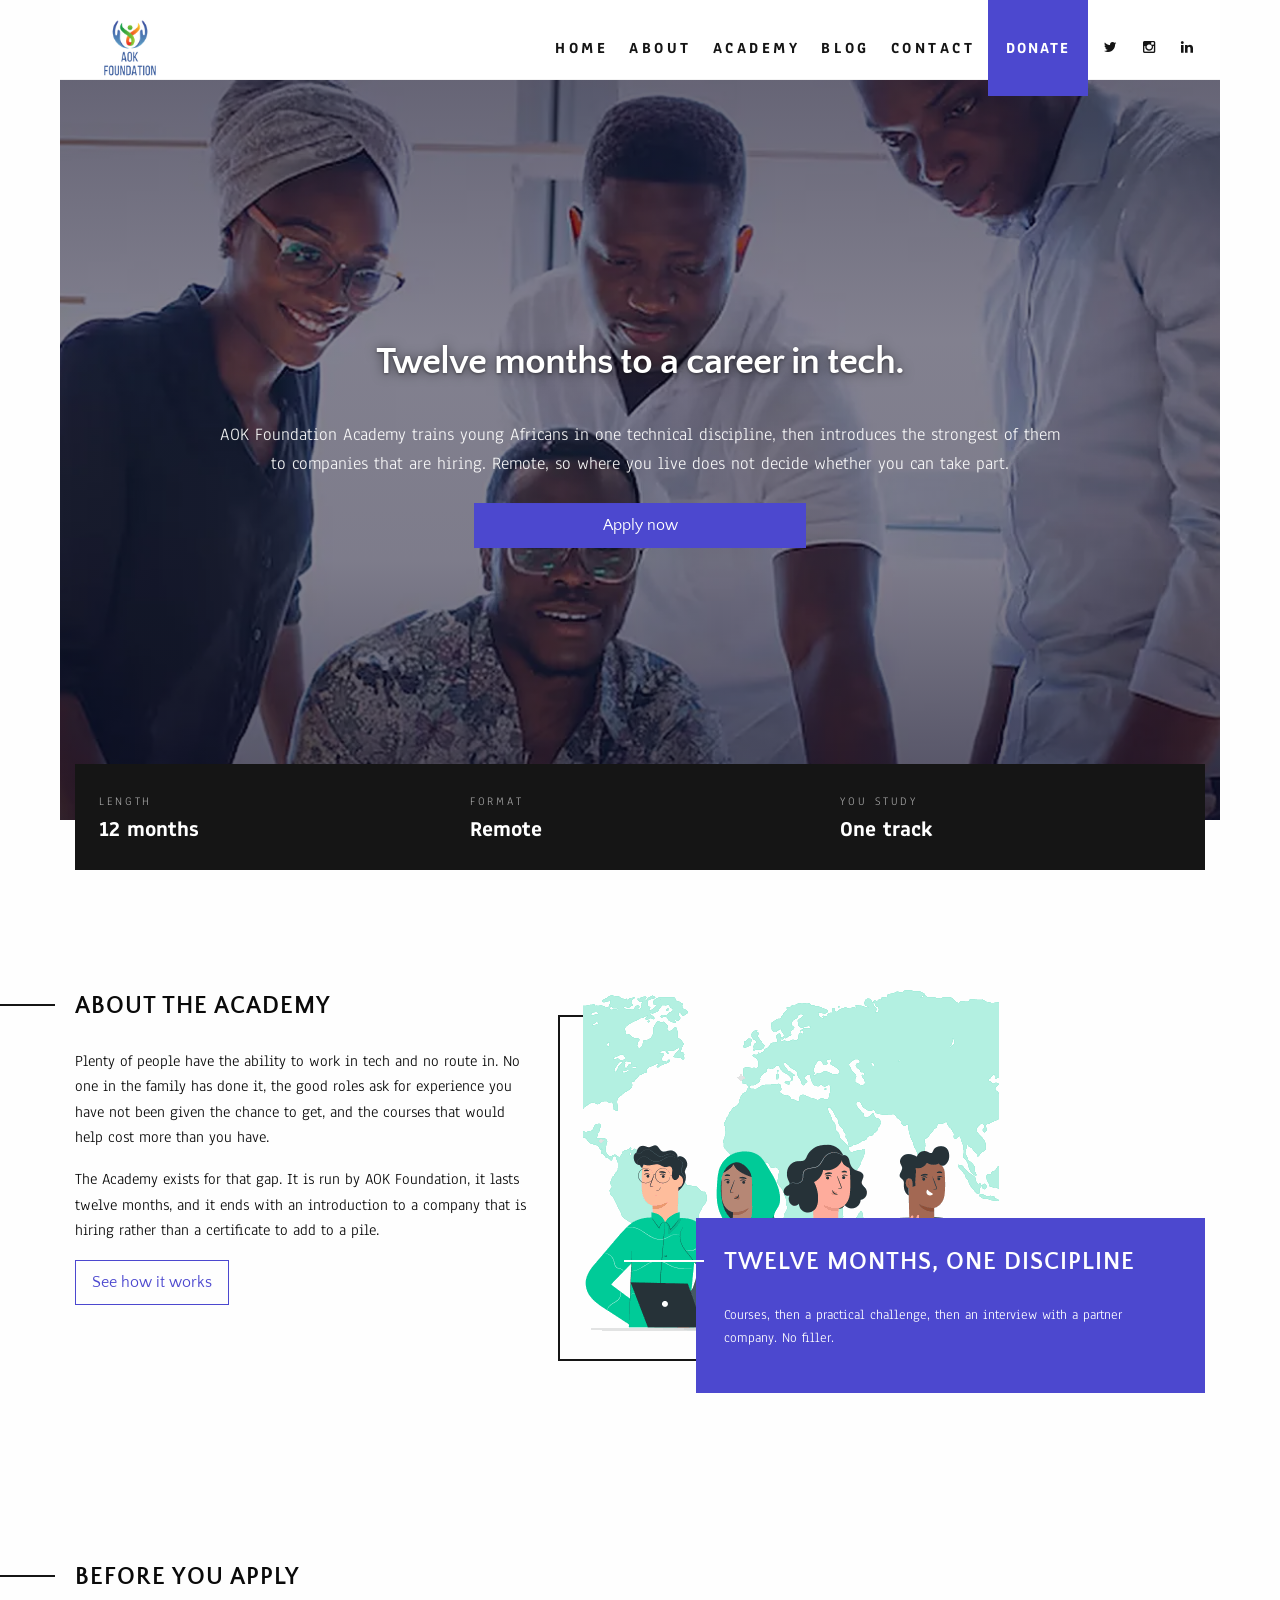
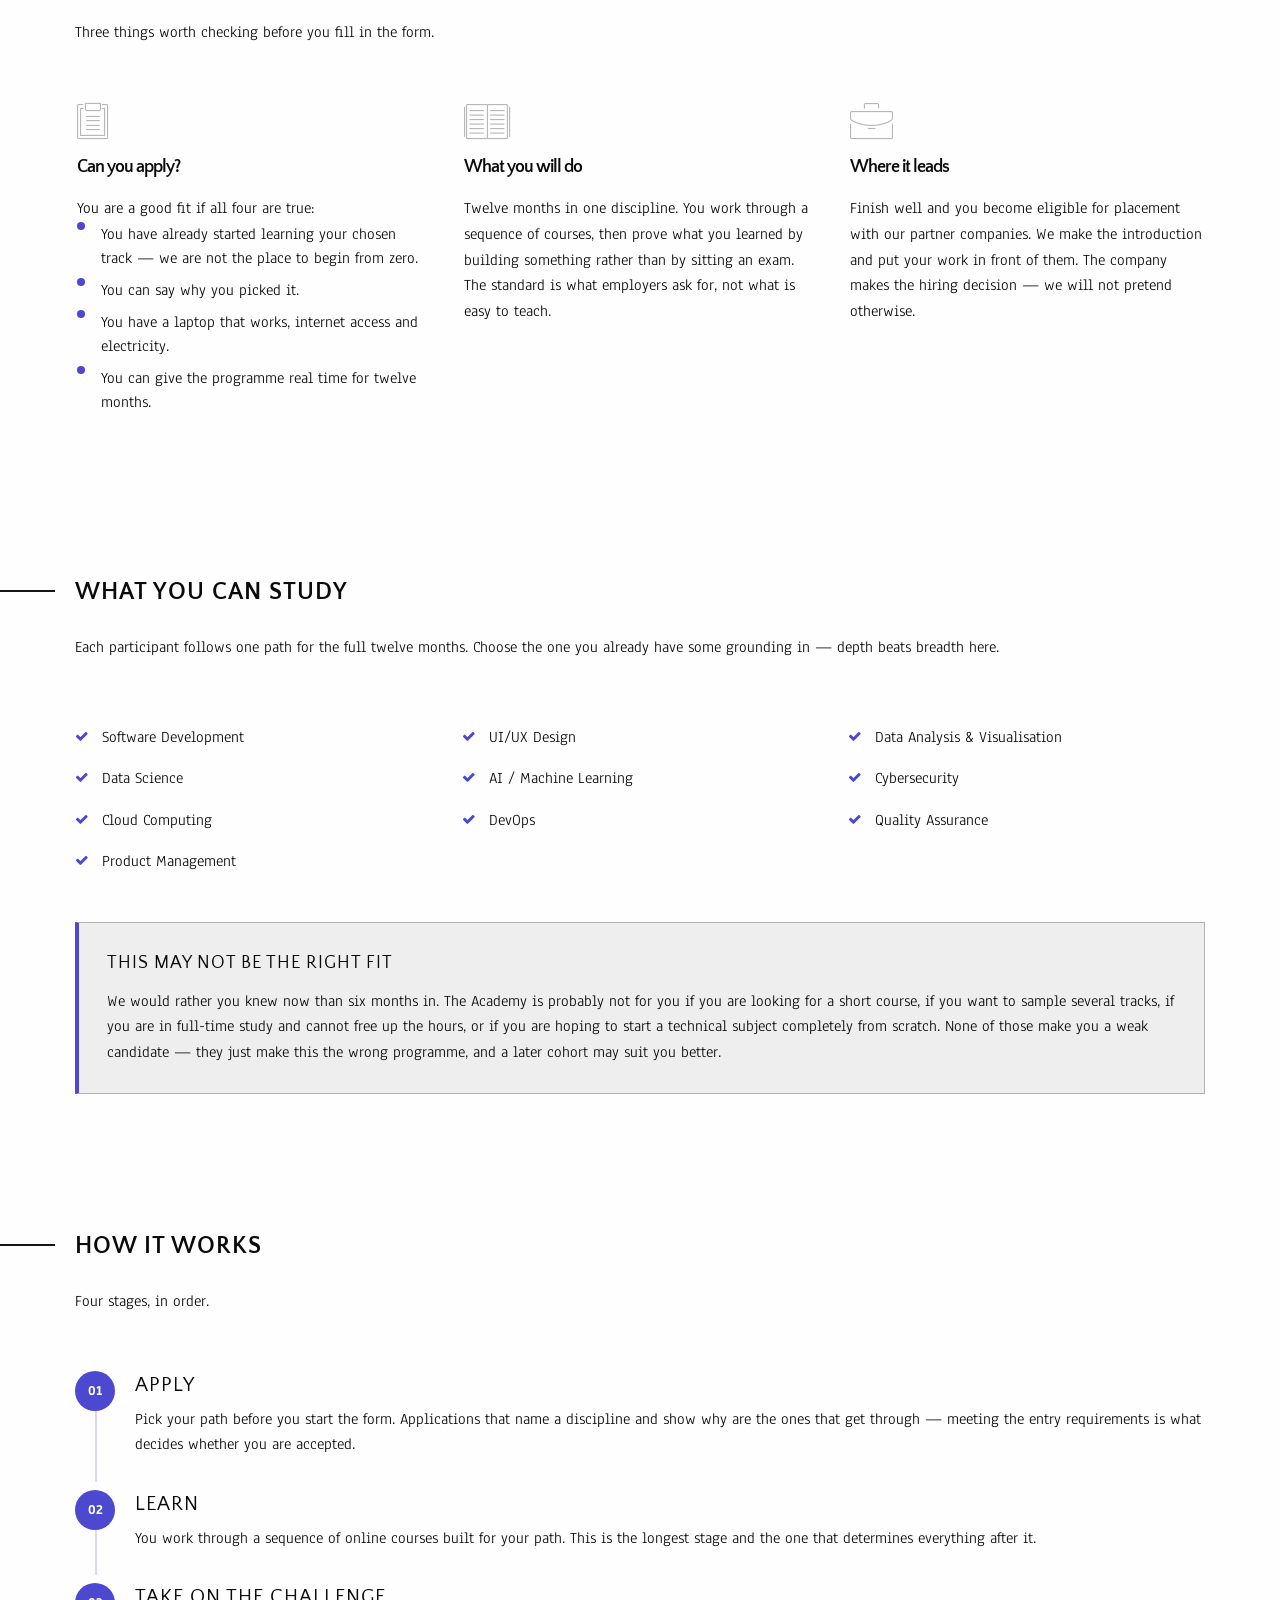
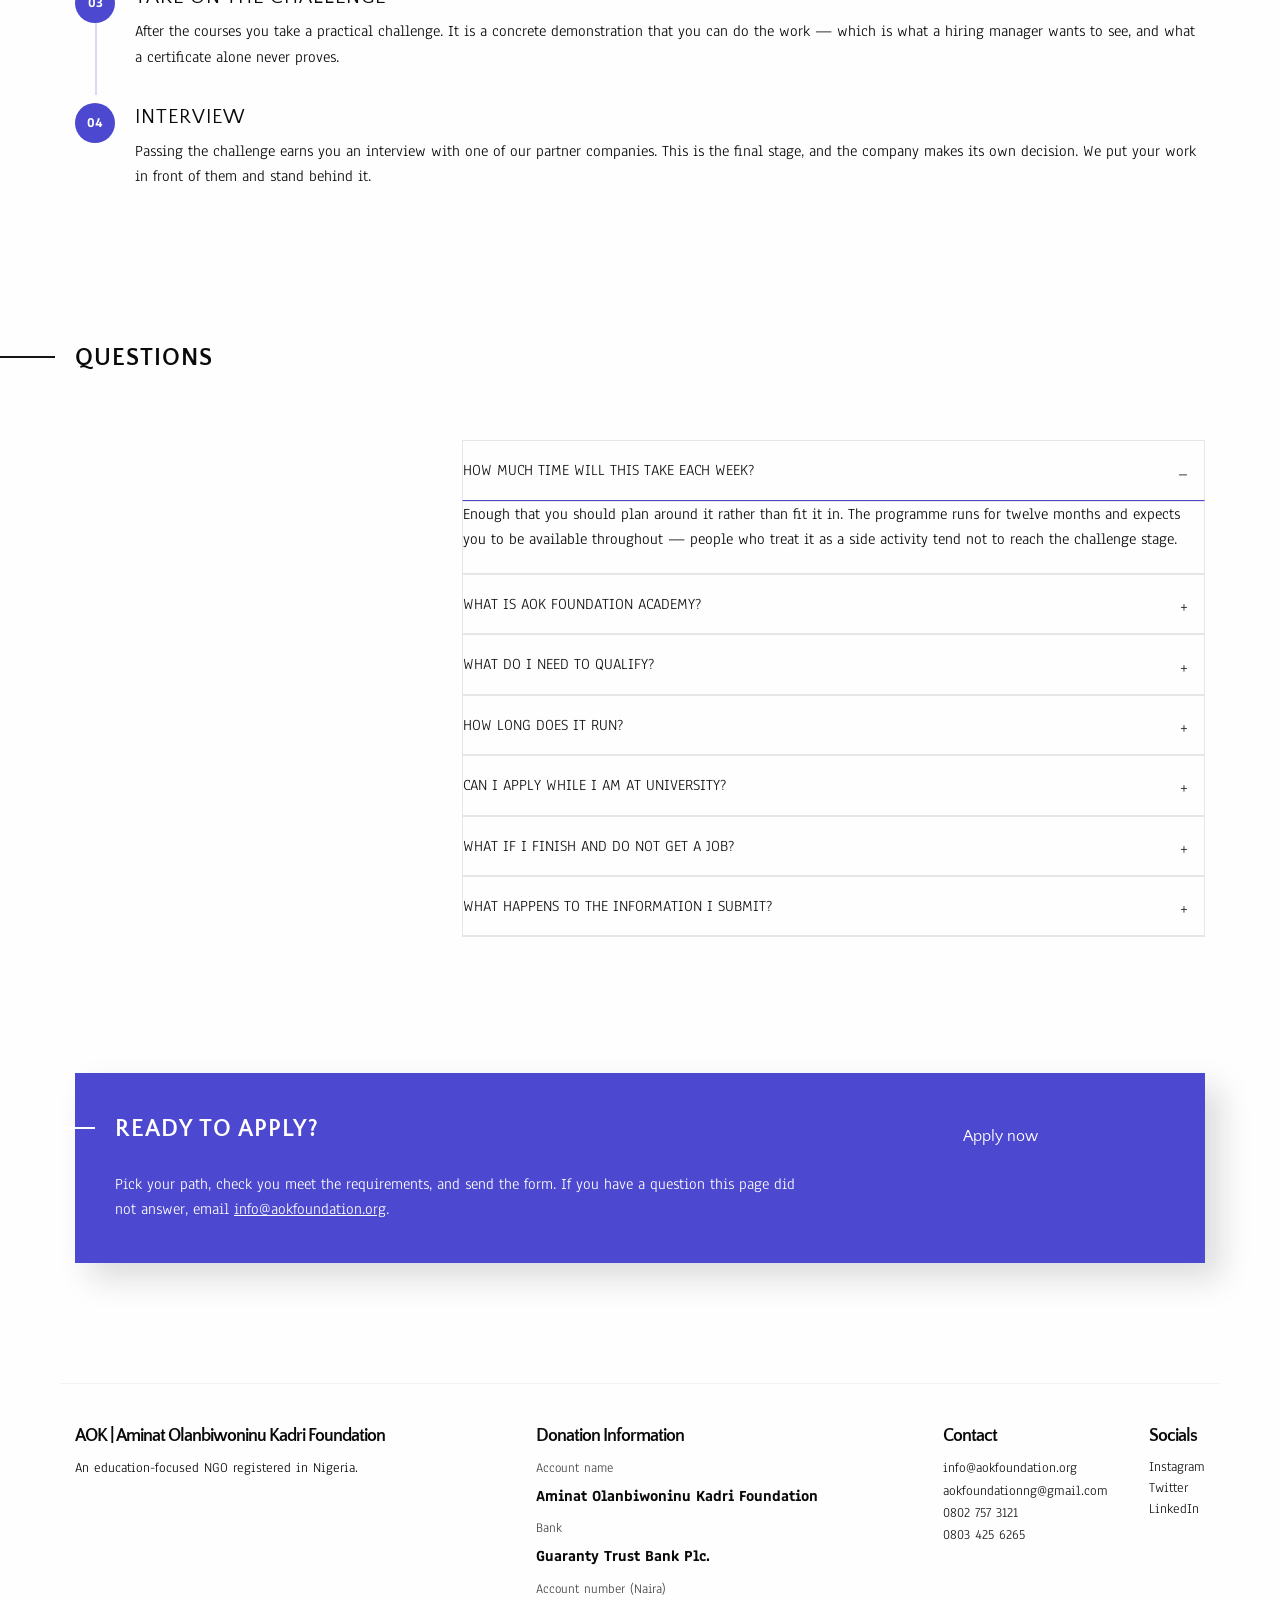
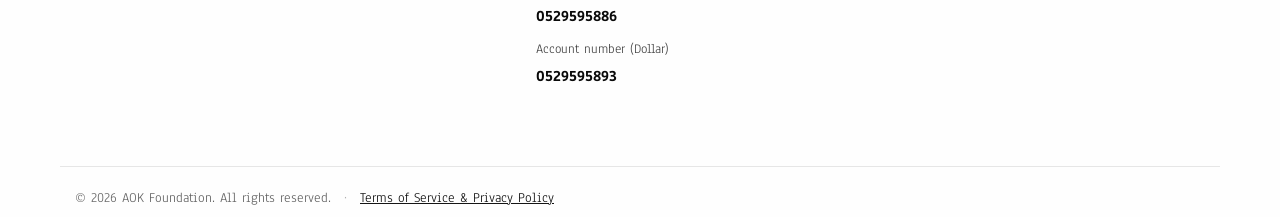
==== commit 68c2df3e: "updated terms" ====
--- a/academy.html
+++ b/academy.html
@@ -369,7 +369,7 @@
               <li class="accordion-item" data-accordion-item>
                 <a href="#" class="accordion-title">What happens to the information I submit?</a>
                 <div class="accordion-content" data-tab-content>
-                  <p>We keep your application and your work so we can refer you to partner companies. We share it with a company only in connection with a role, and you can ask us to remove your details at any time by emailing <a href="mailto:info@aokfoundation.org">info@aokfoundation.org</a>.</p>
+                  <p>We keep your application and your work so we can refer you to partner companies. We share it with a company only in connection with a role, and you can ask us to remove your details at any time by emailing <a href="mailto:info@aokfoundation.org">info@aokfoundation.org</a>. Full detail is in our <a href="terms-policy.html#academy-data">privacy policy</a>.</p>
                   <!-- NOTE FOR AOK: publish a privacy policy and link it here.
                        You collect personal data via the Google Form and share it
                        with third parties, which needs a notice and a lawful
@@ -409,8 +409,7 @@
               <div class="small-6 columns">
                 <div id="footerCopy">
                   <h2 class="h6">AOK | Aminat Olanbiwoninu Kadri Foundation</h2>
-                  <p>&copy; <span id="year">2026</span> AOK Foundation. All rights reserved</p>
-                  <p><a href="terms-policy.html">Terms of Service &amp; Privacy Policy</a></p>
+                  <p>An education-focused NGO registered in Nigeria.</p>
                 </div>
               </div>
               
@@ -456,6 +455,16 @@
           </div>
 
         </div>
+
+        <div class="row footerLegal">
+          <div class="small-12 columns">
+            <p>
+              &copy; <span id="year">2026</span> AOK Foundation. All rights reserved.
+              <span class="sep" aria-hidden="true">&middot;</span>
+              <a href="terms-policy.html">Terms of Service &amp; Privacy Policy</a>
+            </p>
+          </div>
+        </div>
       </footer>
 
     </main>
--- a/css/mobile-fixes.css
+++ b/css/mobile-fixes.css
@@ -603,3 +603,30 @@
   .policyToc { padding: 1.25rem; }
   .policyDoc h2.title { margin-top: 2.25rem; }
 }
+
+/* --- Footer legal bar -------------------------------------------
+   The policy link previously sat at 0.875rem under the copyright in
+   a quarter-width column. A full-width bar is where people look.
+-----------------------------------------------------------------*/
+.footerLegal {
+  border-top: 1px solid rgba(21, 21, 21, 0.1);
+  margin-top: 2rem;
+  padding-top: 1.25rem;
+  padding-bottom: 0.5rem;
+}
+.footerLegal p {
+  font-size: 0.875rem !important;
+  margin-bottom: 0;
+  color: #666;
+}
+.footerLegal a {
+  text-decoration: underline;
+  font-size: 0.875rem;
+}
+.footerLegal .sep { padding: 0 0.5rem; opacity: 0.5; }
+
+@media only screen and (max-width: 39.9375em) {
+  .footerLegal { text-align: center; }
+  .footerLegal .sep { display: block; height: 0; overflow: hidden; padding: 0; }
+  .footerLegal a { display: inline-block; margin-top: 0.5rem; }
+}
